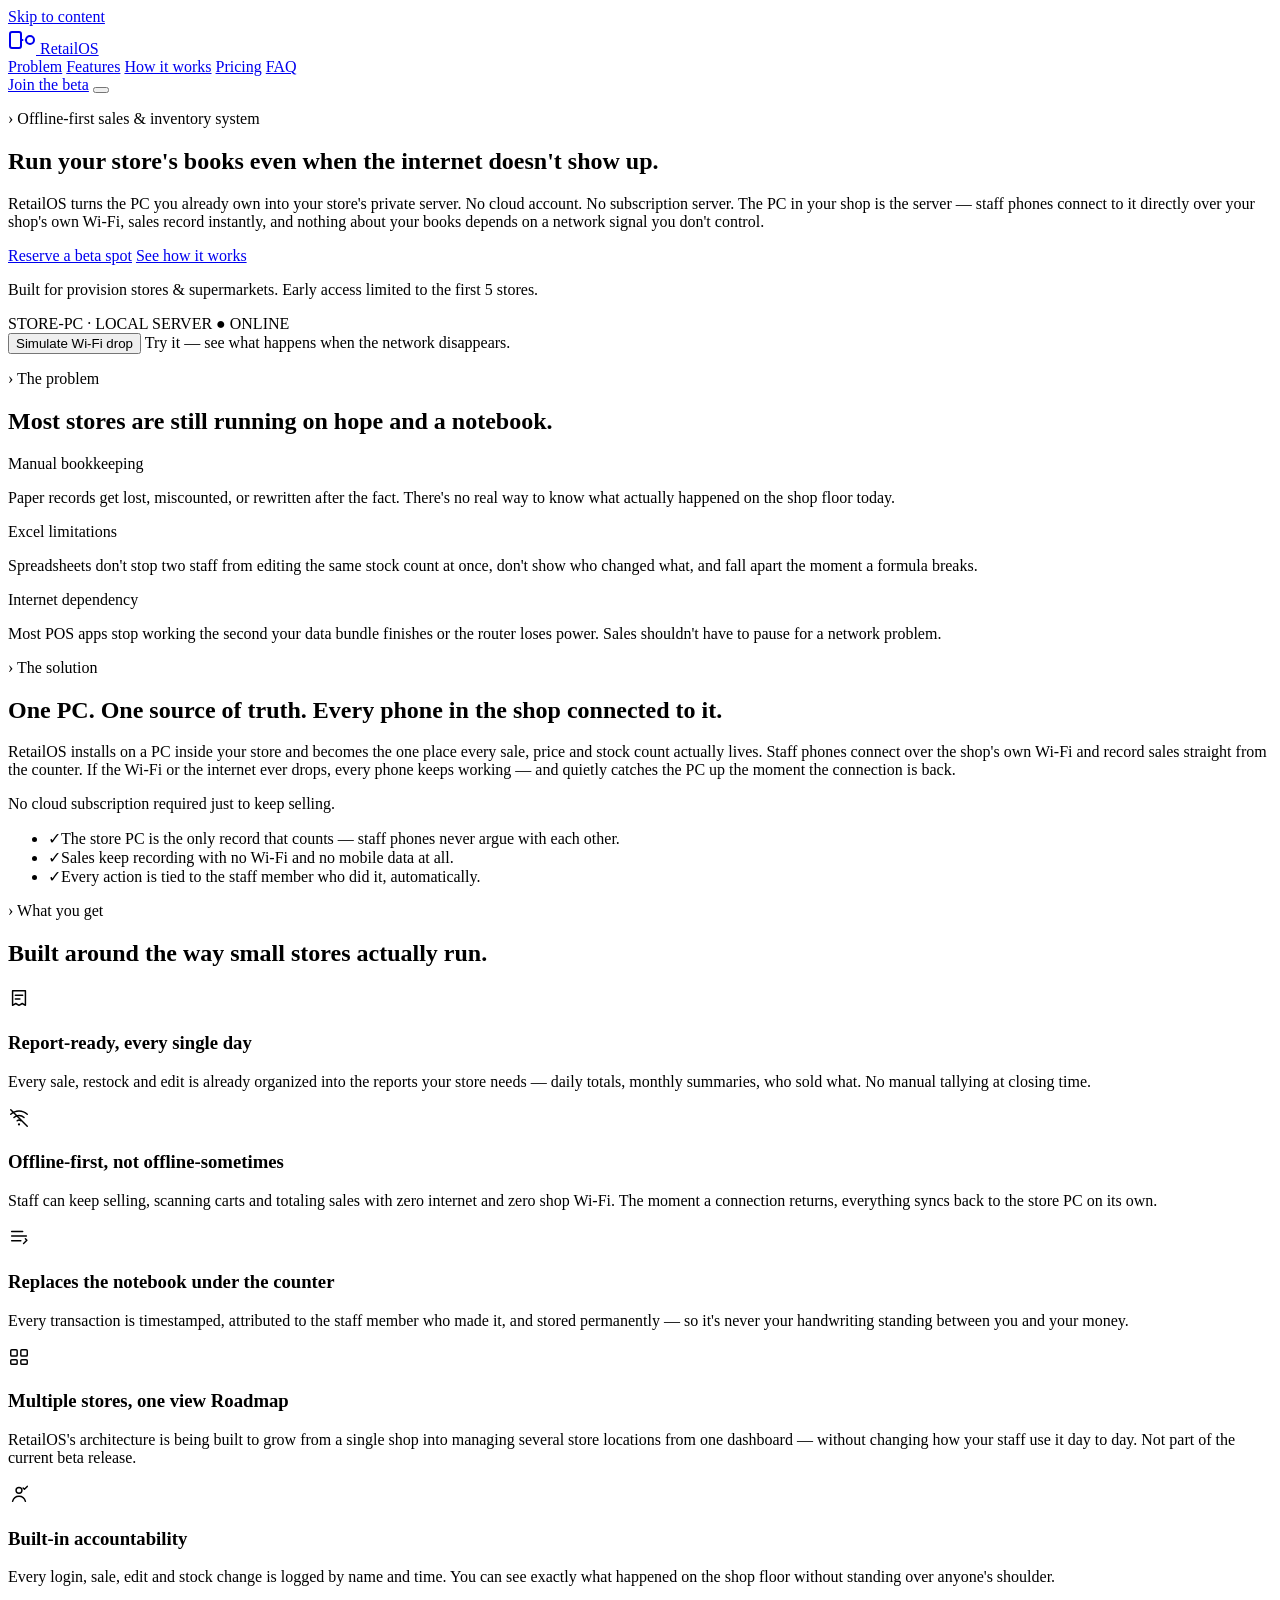
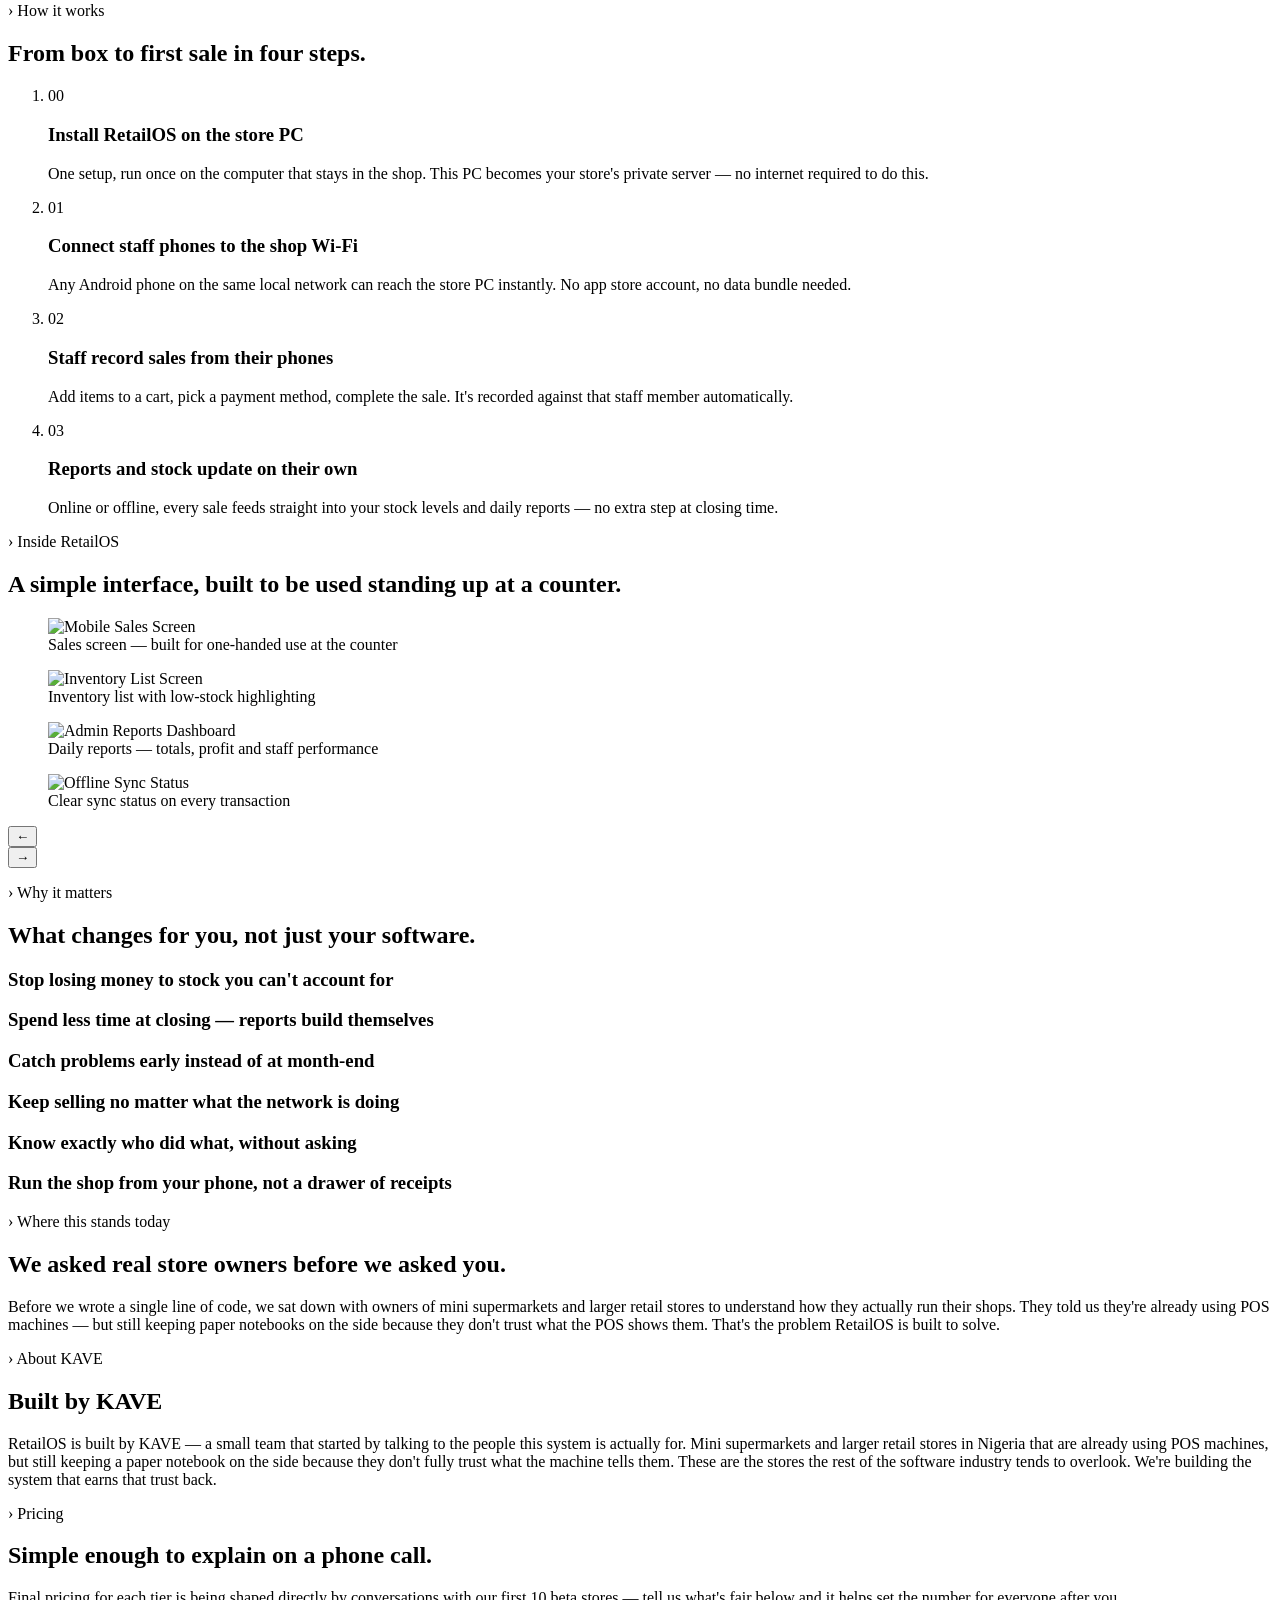
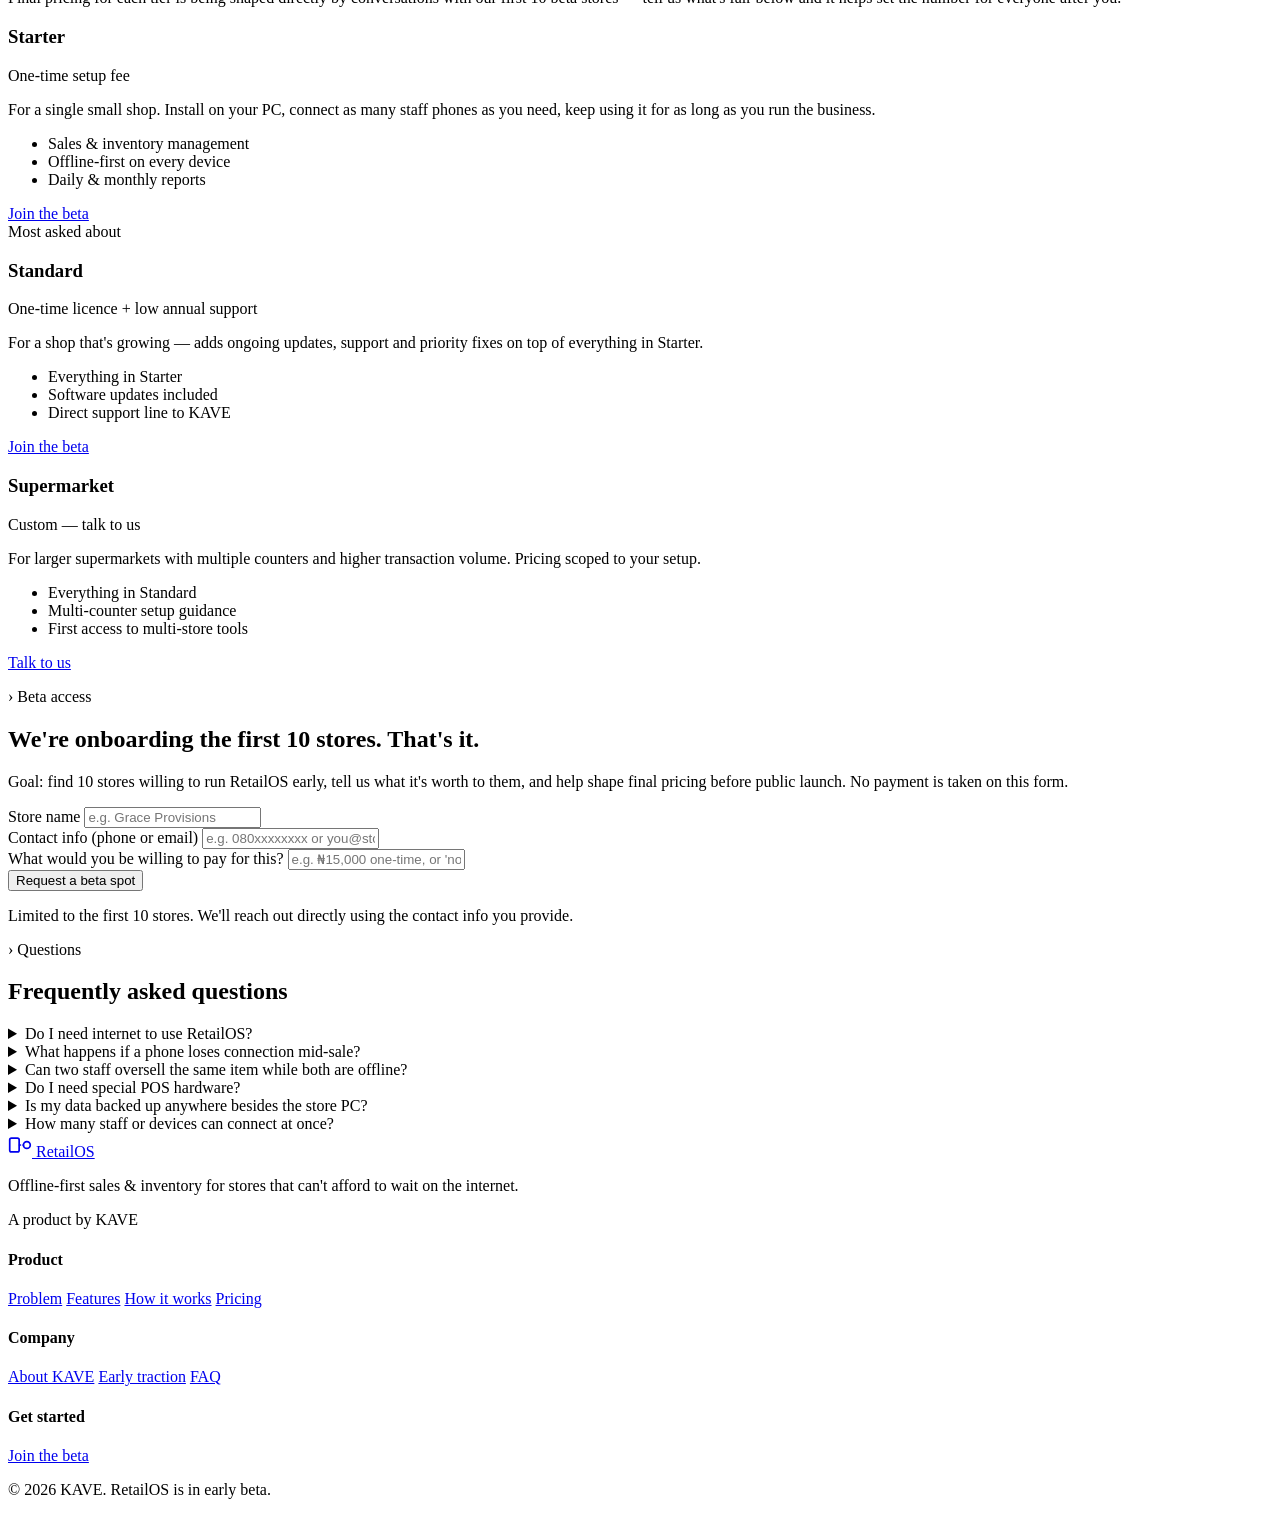
==== retailos.html @ d34a3a26 "navigation dashboard added" ====
<!DOCTYPE html>
<html lang="en">

<head>
  <meta charset="UTF-8">
  <meta name="viewport" content="width=device-width, initial-scale=1.0">
  <title>RetailOS — Run Your Store Without Needing the Internet</title>
  <meta name="description"
    content="RetailOS turns the PC you already own into your store's private server. Staff phones connect over your shop Wi-Fi, sales record instantly, and nothing depends on a network signal you can't control.">
  <link rel="preconnect" href="https://fonts.googleapis.com">
  <link rel="preconnect" href="https://fonts.gstatic.com" crossorigin>
  <link
    href="https://fonts.googleapis.com/css2?family=Space+Grotesk:wght@400;500;600;700&family=Inter:wght@400;500;600;700&family=IBM+Plex+Mono:wght@400;500;600&display=swap"
    rel="stylesheet">
  <link rel="stylesheet" href="style.css">
</head>

<body>

  <a class="skip-link" href="#main">Skip to content</a>

  <!-- ================= HEADER ================= -->
  <header class="site-header" id="siteHeader">
    <div class="container header-inner">
      <a href="#hero" class="logo" aria-label="RetailOS home">
        <svg class="logo-mark" width="28" height="28" viewBox="0 0 28 28" fill="none" aria-hidden="true">
          <rect x="2" y="6" width="11" height="16" rx="2" stroke="currentColor" stroke-width="2" />
          <circle cx="22" cy="14" r="4" stroke="currentColor" stroke-width="2" />
          <path d="M13.5 14H18" stroke="currentColor" stroke-width="2" stroke-linecap="round"
            stroke-dasharray="1 3.2" />
        </svg>
        <span>RetailOS</span>
      </a>

      <nav class="main-nav" id="mainNav" aria-label="Primary">
        <a href="#problem">Problem</a>
        <a href="#features">Features</a>
        <a href="#how-it-works">How it works</a>
        <a href="#pricing">Pricing</a>
        <a href="#faq">FAQ</a>
      </nav>

      <div class="header-actions">
        <a href="#cta" class="btn btn-primary btn-small">Join the beta</a>
        <button class="nav-toggle" id="navToggle" aria-expanded="false" aria-controls="mainNav"
          aria-label="Toggle menu">
          <span></span><span></span><span></span>
        </button>
      </div>
    </div>
  </header>

  <main id="main">

    <!-- ================= HERO ================= -->
    <section class="hero" id="hero">
      <div class="container hero-grid">
        <div class="hero-copy">
          <p class="eyebrow">› Offline-first sales &amp; inventory system</p>
          <h1>Run your store's books even when the internet doesn't show up.</h1>
          <p class="hero-sub">RetailOS turns the PC you already own into your store's private server. No cloud account.
            No subscription server. The PC in your shop is the server — staff phones connect to it directly over your
            shop's own Wi-Fi, sales record instantly, and nothing about your books depends on a network signal you don't
            control.</p>
          <div class="hero-actions">
            <a href="#cta" class="btn btn-primary">Reserve a beta spot</a>
            <a href="#how-it-works" class="btn btn-ghost">See how it works</a>
          </div>
          <p class="hero-trust">Built for provision stores &amp; supermarkets. Early access limited to the first 5
            stores.</p>
        </div>

        <div class="hero-visual">
          <div class="console" role="group" aria-label="Live demo of RetailOS's offline sync console">
            <div class="console-bar">
              <span class="console-dots" aria-hidden="true"><i></i><i></i><i></i></span>
              <span class="console-title">STORE-PC · LOCAL SERVER</span>
              <span class="status-pill is-online" id="statusPill">● ONLINE</span>
            </div>
            <div class="console-body" id="consoleLog" aria-live="polite"></div>
            <div class="console-foot">
              <button class="btn btn-mini" id="wifiToggle" type="button">Simulate Wi-Fi drop</button>
              <span class="console-caption">Try it — see what happens when the network disappears.</span>
            </div>
          </div>
        </div>
      </div>
    </section>

    <!-- ================= PROBLEM ================= -->
    <section class="section" id="problem">
      <div class="container">
        <p class="eyebrow">› The problem</p>
        <h2>Most stores are still running on hope and a notebook.</h2>
        <div class="card-grid card-grid-3">
          <article class="card">
            <span class="card-tag">Manual bookkeeping</span>
            <p>Paper records get lost, miscounted, or rewritten after the fact. There's no real way to know what
              actually happened on the shop floor today.</p>
          </article>
          <article class="card">
            <span class="card-tag">Excel limitations</span>
            <p>Spreadsheets don't stop two staff from editing the same stock count at once, don't show who changed what,
              and fall apart the moment a formula breaks.</p>
          </article>
          <article class="card">
            <span class="card-tag">Internet dependency</span>
            <p>Most POS apps stop working the second your data bundle finishes or the router loses power. Sales
              shouldn't have to pause for a network problem.</p>
          </article>
        </div>
      </div>
    </section>

    <!-- ================= SOLUTION ================= -->
    <section class="section section-soft" id="solution">
      <div class="container solution-grid">
        <div>
          <p class="eyebrow">› The solution</p>
          <h2>One PC. One source of truth. Every phone in the shop connected to it.</h2>
          <p class="lead">RetailOS installs on a PC inside your store and becomes the one place every sale, price and
            stock count actually lives. Staff phones connect over the shop's own Wi-Fi and record sales straight from
            the counter. If the Wi-Fi or the internet ever drops, every phone keeps working — and quietly catches the PC
            up the moment the connection is back.</p>
          <p class="lead">No cloud subscription required just to keep selling.</p>
        </div>
        <ul class="solution-points">
          <li><span class="point-mark" aria-hidden="true">✓</span>The store PC is the only record that counts — staff
            phones never argue with each other.</li>
          <li><span class="point-mark" aria-hidden="true">✓</span>Sales keep recording with no Wi-Fi and no mobile data
            at all.</li>
          <li><span class="point-mark" aria-hidden="true">✓</span>Every action is tied to the staff member who did it,
            automatically.</li>
        </ul>
      </div>
    </section>

    <!-- ================= FEATURES ================= -->
    <section class="section" id="features">
      <div class="container">
        <p class="eyebrow">› What you get</p>
        <h2>Built around the way small stores actually run.</h2>

        <div class="feature-list">
          <article class="feature-row">
            <div class="feature-icon" aria-hidden="true">
              <svg width="22" height="22" viewBox="0 0 24 24" fill="none">
                <path d="M5 4h14v16l-3.5-2-3.5 2-3.5-2L5 20V4Z" stroke="currentColor" stroke-width="1.6"
                  stroke-linejoin="round" />
                <path d="M8 9h8M8 13h5" stroke="currentColor" stroke-width="1.6" stroke-linecap="round" />
              </svg>
            </div>
            <div class="feature-copy">
              <h3>Report-ready, every single day</h3>
              <p>Every sale, restock and edit is already organized into the reports your store needs — daily totals,
                monthly summaries, who sold what. No manual tallying at closing time.</p>
            </div>
          </article>

          <article class="feature-row">
            <div class="feature-icon" aria-hidden="true">
              <svg width="22" height="22" viewBox="0 0 24 24" fill="none">
                <path d="M3 8a13 13 0 0 1 18 0M6.5 11.5a8 8 0 0 1 11 0M10 15a3.2 3.2 0 0 1 4 0" stroke="currentColor"
                  stroke-width="1.6" stroke-linecap="round" />
                <circle cx="12" cy="19" r="1.2" fill="currentColor" />
                <path d="M3 3l18 18" stroke="currentColor" stroke-width="1.6" stroke-linecap="round" />
              </svg>
            </div>
            <div class="feature-copy">
              <h3>Offline-first, not offline-sometimes</h3>
              <p>Staff can keep selling, scanning carts and totaling sales with zero internet and zero shop Wi-Fi. The
                moment a connection returns, everything syncs back to the store PC on its own.</p>
            </div>
          </article>

          <article class="feature-row">
            <div class="feature-icon" aria-hidden="true">
              <svg width="22" height="22" viewBox="0 0 24 24" fill="none">
                <path d="M4 6h12M4 11h16M4 16h10" stroke="currentColor" stroke-width="1.6" stroke-linecap="round" />
                <path d="M19 14l1.6 1.6L17 19" stroke="currentColor" stroke-width="1.6" stroke-linecap="round"
                  stroke-linejoin="round" />
              </svg>
            </div>
            <div class="feature-copy">
              <h3>Replaces the notebook under the counter</h3>
              <p>Every transaction is timestamped, attributed to the staff member who made it, and stored permanently —
                so it's never your handwriting standing between you and your money.</p>
            </div>
          </article>

          <article class="feature-row">
            <div class="feature-icon" aria-hidden="true">
              <svg width="22" height="22" viewBox="0 0 24 24" fill="none">
                <rect x="3" y="4" width="7" height="7" rx="1.2" stroke="currentColor" stroke-width="1.6" />
                <rect x="14" y="4" width="7" height="7" rx="1.2" stroke="currentColor" stroke-width="1.6" />
                <rect x="3" y="15" width="7" height="5" rx="1.2" stroke="currentColor" stroke-width="1.6" />
                <rect x="14" y="15" width="7" height="5" rx="1.2" stroke="currentColor" stroke-width="1.6" />
              </svg>
            </div>
            <div class="feature-copy">
              <h3>Multiple stores, one view <span class="badge badge-roadmap">Roadmap</span></h3>
              <p>RetailOS's architecture is being built to grow from a single shop into managing several store locations
                from one dashboard — without changing how your staff use it day to day. Not part of the current beta
                release.</p>
            </div>
          </article>

          <article class="feature-row">
            <div class="feature-icon" aria-hidden="true">
              <svg width="22" height="22" viewBox="0 0 24 24" fill="none">
                <circle cx="12" cy="8" r="3.2" stroke="currentColor" stroke-width="1.6" />
                <path d="M5 20c1-3.6 4-5.5 7-5.5s6 1.9 7 5.5" stroke="currentColor" stroke-width="1.6"
                  stroke-linecap="round" />
                <path d="M16.5 5.5l1.4 1.4L21 3.7" stroke="currentColor" stroke-width="1.6" stroke-linecap="round"
                  stroke-linejoin="round" />
              </svg>
            </div>
            <div class="feature-copy">
              <h3>Built-in accountability</h3>
              <p>Every login, sale, edit and stock change is logged by name and time. You can see exactly what happened
                on the shop floor without standing over anyone's shoulder.</p>
            </div>
          </article>
        </div>
      </div>
    </section>

    <!-- ================= HOW IT WORKS ================= -->
    <section class="section section-soft" id="how-it-works">
      <div class="container">
        <p class="eyebrow">› How it works</p>
        <h2>From box to first sale in four steps.</h2>
        <ol class="steps">
          <li class="step">
            <span class="step-index">00</span>
            <h3>Install RetailOS on the store PC</h3>
            <p>One setup, run once on the computer that stays in the shop. This PC becomes your store's private server —
              no internet required to do this.</p>
          </li>
          <li class="step">
            <span class="step-index">01</span>
            <h3>Connect staff phones to the shop Wi-Fi</h3>
            <p>Any Android phone on the same local network can reach the store PC instantly. No app store account, no
              data bundle needed.</p>
          </li>
          <li class="step">
            <span class="step-index">02</span>
            <h3>Staff record sales from their phones</h3>
            <p>Add items to a cart, pick a payment method, complete the sale. It's recorded against that staff member
              automatically.</p>
          </li>
          <li class="step">
            <span class="step-index">03</span>
            <h3>Reports and stock update on their own</h3>
            <p>Online or offline, every sale feeds straight into your stock levels and daily reports — no extra step at
              closing time.</p>
          </li>
        </ol>
      </div>
    </section>

    <!-- ================= SCREENSHOTS ================= -->
    <section class="section" id="screenshots">
      <div class="container">
        <p class="eyebrow">› Inside RetailOS</p>
        <h2>A simple interface, built to be used standing up at a counter.</h2>

        <div class="shot-gallery">
          <div class="shot-track">

            <figure class="shot">
              <div class="shot-placeholder">
                <img src="img/mobile-sales-screen.png" alt="Mobile Sales Screen">
              </div>
              <figcaption>Sales screen — built for one-handed use at the counter</figcaption>
            </figure>

            <figure class="shot">
              <div class="shot-placeholder">
                <img src="img/inventory-list.png" alt="Inventory List Screen">
              </div>
              <figcaption>Inventory list with low-stock highlighting</figcaption>
            </figure>

            <figure class="shot">
              <div class="shot-placeholder">
                <img src="img/admin-report-dashboard.png" alt="Admin Reports Dashboard">
              </div>
              <figcaption>Daily reports — totals, profit and staff performance</figcaption>
            </figure>

            <figure class="shot">
              <div class="shot-placeholder">
                <img src="img/offilne-sync-component.png" alt="Offline Sync Status">
              </div>
              <figcaption>Clear sync status on every transaction</figcaption>
            </figure>

          </div>

          <div class="shot-controls">
            <button class="shot-btn" id="shotPrev" aria-label="Previous screenshot">&#8592;</button>
            <div class="shot-dots" id="shotDots"></div>
            <button class="shot-btn" id="shotNext" aria-label="Next screenshot">&#8594;</button>
          </div>
        </div>

      </div>
    </section>

    <!-- ================= BENEFITS ================= -->
    <section class="section section-soft" id="benefits">
      <div class="container">
        <p class="eyebrow">› Why it matters</p>
        <h2>What changes for you, not just your software.</h2>
        <div class="card-grid card-grid-3 benefits-grid">
          <article class="card card-flat">
            <h3>Stop losing money to stock you can't account for</h3>
          </article>
          <article class="card card-flat">
            <h3>Spend less time at closing — reports build themselves</h3>
          </article>
          <article class="card card-flat">
            <h3>Catch problems early instead of at month-end</h3>
          </article>
          <article class="card card-flat">
            <h3>Keep selling no matter what the network is doing</h3>
          </article>
          <article class="card card-flat">
            <h3>Know exactly who did what, without asking</h3>
          </article>
          <article class="card card-flat">
            <h3>Run the shop from your phone, not a drawer of receipts</h3>
          </article>
        </div>
      </div>
    </section>

    <!-- ================= MARKET VALIDATION ================= -->
    <section class="section" id="validation">
      <div class="container validation-inner">
        <p class="eyebrow">› Where this stands today</p>
        <h2>We asked real store owners before we asked you.</h2>
        <p class="lead">Before we wrote a single line of code, we sat down with owners of mini supermarkets and larger
          retail stores to understand how they actually run their shops. They told us they're already using POS machines
          — but still keeping paper notebooks on the side because they don't trust what the POS shows them. That's the
          problem RetailOS is built to solve.</p>
      </div>
    </section>

    <!-- ================= ABOUT ================= -->
    <section class="section section-soft" id="about">
      <div class="container about-inner">
        <p class="eyebrow">› About KAVE</p>
        <h2>Built by KAVE</h2>
        <p class="lead">RetailOS is built by KAVE — a small team that started by talking to the people this system is
          actually for. Mini supermarkets and larger retail stores in Nigeria that are already using POS machines, but
          still keeping a paper notebook on the side because they don't fully trust what the machine tells them. These
          are the stores the rest of the software industry tends to overlook. We're building the system that earns that
          trust back.</p>
      </div>
    </section>

    <!-- ================= PRICING ================= -->
    <section class="section" id="pricing">
      <div class="container">
        <p class="eyebrow">› Pricing</p>
        <h2>Simple enough to explain on a phone call.</h2>
        <p class="lead lead-narrow">Final pricing for each tier is being shaped directly by conversations with our first
          10 beta stores — tell us what's fair below and it helps set the number for everyone after you.</p>

        <div class="card-grid card-grid-3 pricing-grid">
          <article class="price-card">
            <h3>Starter</h3>
            <p class="price-tag">One-time setup fee</p>
            <p class="price-desc">For a single small shop. Install on your PC, connect as many staff phones as you need,
              keep using it for as long as you run the business.</p>
            <ul class="price-list">
              <li>Sales &amp; inventory management</li>
              <li>Offline-first on every device</li>
              <li>Daily &amp; monthly reports</li>
            </ul>
            <a href="#cta" class="btn btn-outline btn-block">Join the beta</a>
          </article>

          <article class="price-card price-card-highlight">
            <span class="badge badge-accent">Most asked about</span>
            <h3>Standard</h3>
            <p class="price-tag">One-time licence + low annual support</p>
            <p class="price-desc">For a shop that's growing — adds ongoing updates, support and priority fixes on top of
              everything in Starter.</p>
            <ul class="price-list">
              <li>Everything in Starter</li>
              <li>Software updates included</li>
              <li>Direct support line to KAVE</li>
            </ul>
            <a href="#cta" class="btn btn-primary btn-block">Join the beta</a>
          </article>

          <article class="price-card">
            <h3>Supermarket</h3>
            <p class="price-tag">Custom — talk to us</p>
            <p class="price-desc">For larger supermarkets with multiple counters and higher transaction volume. Pricing
              scoped to your setup.</p>
            <ul class="price-list">
              <li>Everything in Standard</li>
              <li>Multi-counter setup guidance</li>
              <li>First access to multi-store tools</li>
            </ul>
            <a href="#cta" class="btn btn-outline btn-block">Talk to us</a>
          </article>
        </div>
      </div>
    </section>

    <!-- ================= CTA ================= -->
    <section class="section cta-section" id="cta">
      <div class="container cta-inner">
        <p class="eyebrow">› Beta access</p>
        <h2>We're onboarding the first 10 stores. That's it.</h2>
        <p class="lead">Goal: find 10 stores willing to run RetailOS early, tell us what it's worth to them, and help
          shape final pricing before public launch. No payment is taken on this form.</p>

        <form class="beta-form" id="betaForm" novalidate>
          <div class="form-row">
            <label for="storeName">Store name</label>
            <input type="text" id="storeName" name="storeName" placeholder="e.g. Grace Provisions" required>
          </div>
          <div class="form-row">
            <label for="contactInfo">Contact info (phone or email)</label>
            <input type="text" id="contactInfo" name="contactInfo" placeholder="e.g. 080xxxxxxxx or you@store.com"
              required>
          </div>
          <div class="form-row">
            <label for="willingPay">What would you be willing to pay for this?</label>
            <input type="text" id="willingPay" name="willingPay" placeholder="e.g. ₦15,000 one-time, or 'not sure yet'"
              required>
          </div>
          <button type="submit" class="btn btn-primary btn-block">Request a beta spot</button>
          <p class="form-note">Limited to the first 10 stores. We'll reach out directly using the contact info you
            provide.</p>
        </form>

        <div class="form-success" id="formSuccess" hidden>
          <h3>Got it — thank you.</h3>
          <p>Your store is on the early access list. Someone from KAVE will reach out using the contact info you shared.
          </p>
        </div>
      </div>
    </section>

    <!-- ================= FAQ ================= -->
    <section class="section" id="faq">
      <div class="container">
        <p class="eyebrow">› Questions</p>
        <h2>Frequently asked questions</h2>
        <div class="faq-list">
          <details class="faq-item">
            <summary>Do I need internet to use RetailOS?</summary>
            <p>No. The core system runs entirely on the PC inside your store. Internet is only relevant for possible
              future cloud features — it is not required to record sales, manage stock, or generate reports today.</p>
          </details>
          <details class="faq-item">
            <summary>What happens if a phone loses connection mid-sale?</summary>
            <p>The sale is saved on the phone and marked as pending. RetailOS retries the sync automatically once the
              connection comes back, and uses a unique ID per transaction so the same sale is never recorded twice.</p>
          </details>
          <details class="faq-item">
            <summary>Can two staff oversell the same item while both are offline?</summary>
            <p>Both sales are accepted locally so neither staff member is blocked mid-sale. When both reconnect, the
              store PC checks real stock levels and flags any conflicting sale for a manager to review and resolve —
              it's never silently ignored.</p>
          </details>
          <details class="faq-item">
            <summary>Do I need special POS hardware?</summary>
            <p>No. RetailOS runs on a regular PC and ordinary Android phones connected to the same Wi-Fi network. No
              proprietary terminals required.</p>
          </details>
          <details class="faq-item">
            <summary>Is my data backed up anywhere besides the store PC?</summary>
            <p>In the current beta, your data lives on your store PC — that's the whole point of not depending on anyone
              else's server. Cloud backup and remote access are on our future roadmap, not part of this release.</p>
          </details>
          <details class="faq-item">
            <summary>How many staff or devices can connect at once?</summary>
            <p>As many as your shop Wi-Fi can support. There's no artificial device limit built into the core system.
            </p>
          </details>
        </div>
      </div>
    </section>

  </main>

  <!-- ================= FOOTER ================= -->
  <footer class="site-footer">
    <div class="container footer-inner">
      <div class="footer-brand">
        <a href="#hero" class="logo">
          <svg class="logo-mark" width="24" height="24" viewBox="0 0 28 28" fill="none" aria-hidden="true">
            <rect x="2" y="6" width="11" height="16" rx="2" stroke="currentColor" stroke-width="2" />
            <circle cx="22" cy="14" r="4" stroke="currentColor" stroke-width="2" />
            <path d="M13.5 14H18" stroke="currentColor" stroke-width="2" stroke-linecap="round"
              stroke-dasharray="1 3.2" />
          </svg>
          <span>RetailOS</span>
        </a>
        <p>Offline-first sales &amp; inventory for stores that can't afford to wait on the internet.</p>
        <p class="footer-company">A product by KAVE</p>
      </div>

      <nav class="footer-nav" aria-label="Footer">
        <div>
          <h4>Product</h4>
          <a href="#problem">Problem</a>
          <a href="#features">Features</a>
          <a href="#how-it-works">How it works</a>
          <a href="#pricing">Pricing</a>
        </div>
        <div>
          <h4>Company</h4>
          <a href="#about">About KAVE</a>
          <a href="#validation">Early traction</a>
          <a href="#faq">FAQ</a>
        </div>
        <div>
          <h4>Get started</h4>
          <a href="#cta">Join the beta</a>
        </div>
      </nav>
    </div>
    <div class="container footer-bottom">
      <p>© 2026 KAVE. RetailOS is in early beta.</p>
    </div>
  </footer>

  <script src="https://cdn.jsdelivr.net/npm/@emailjs/browser@4/dist/email.min.js"></script>
  <script src="script.js"></script>
</body>

</html>
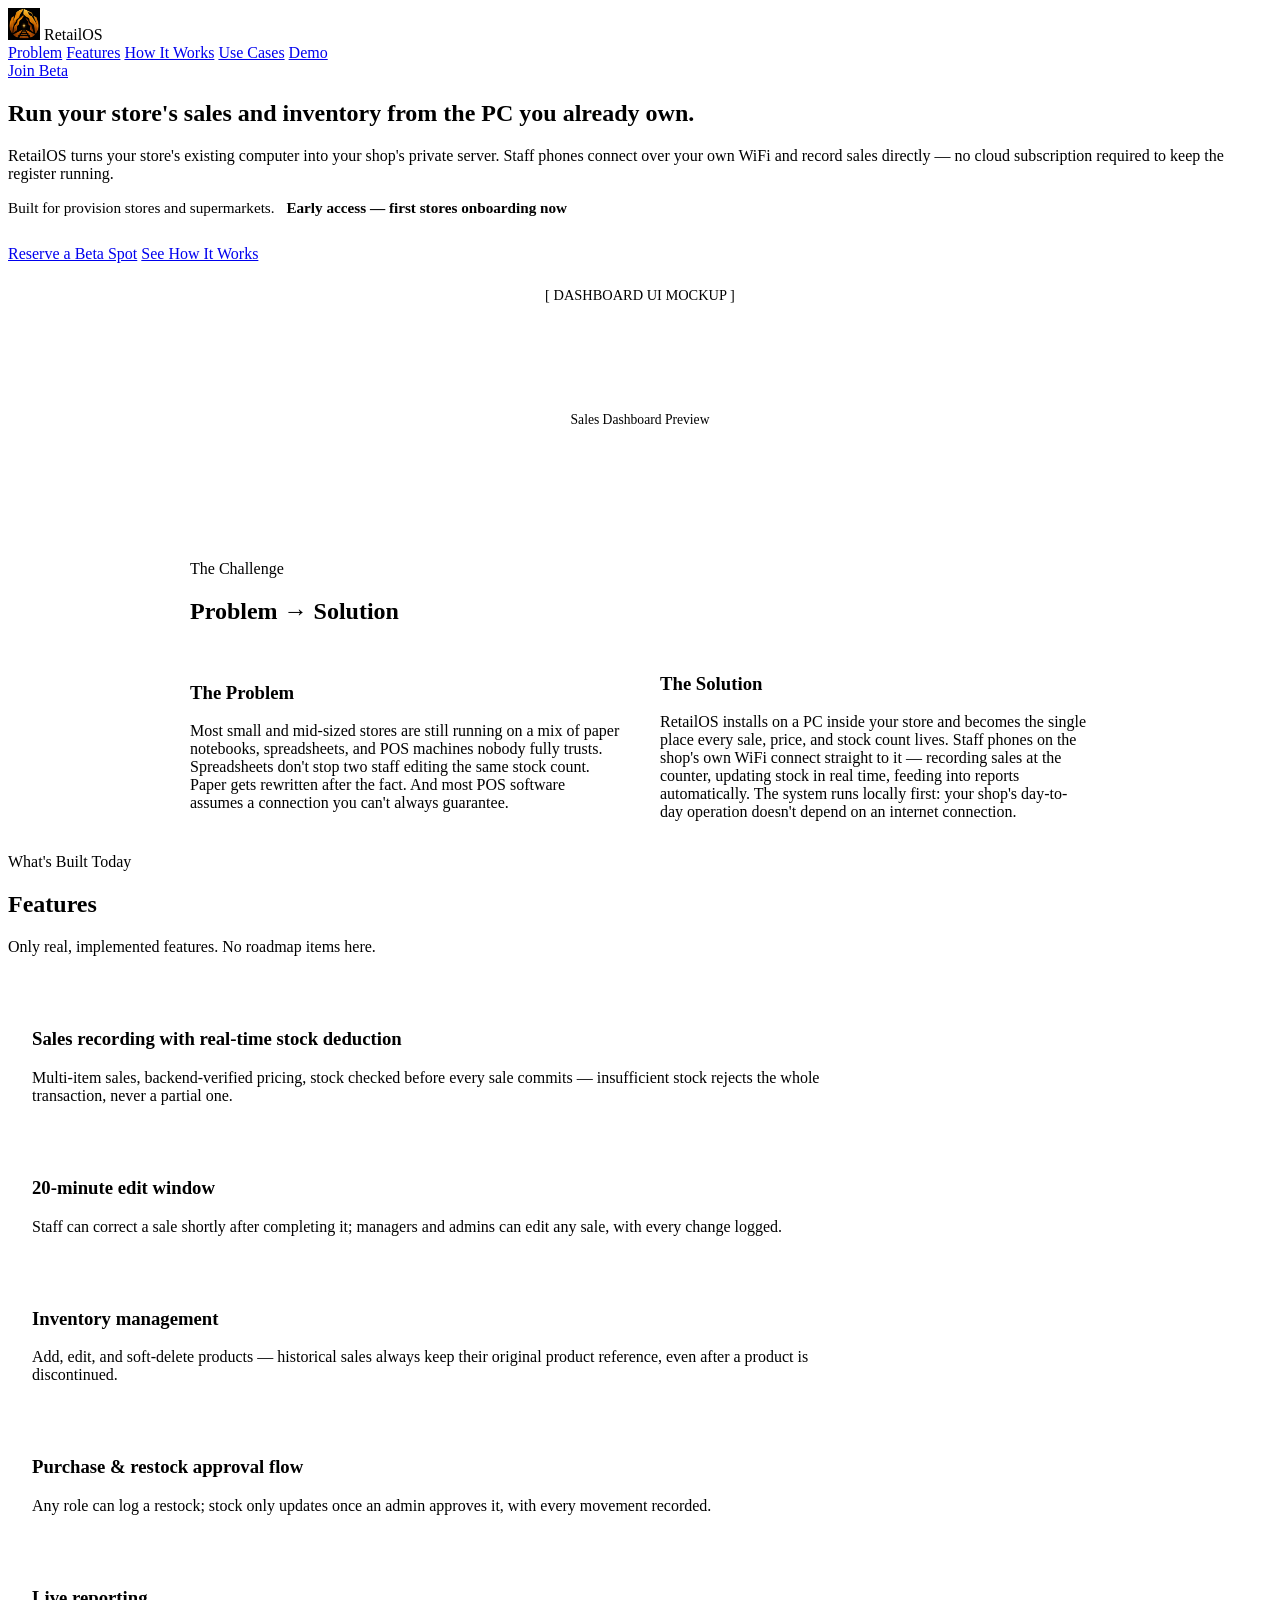
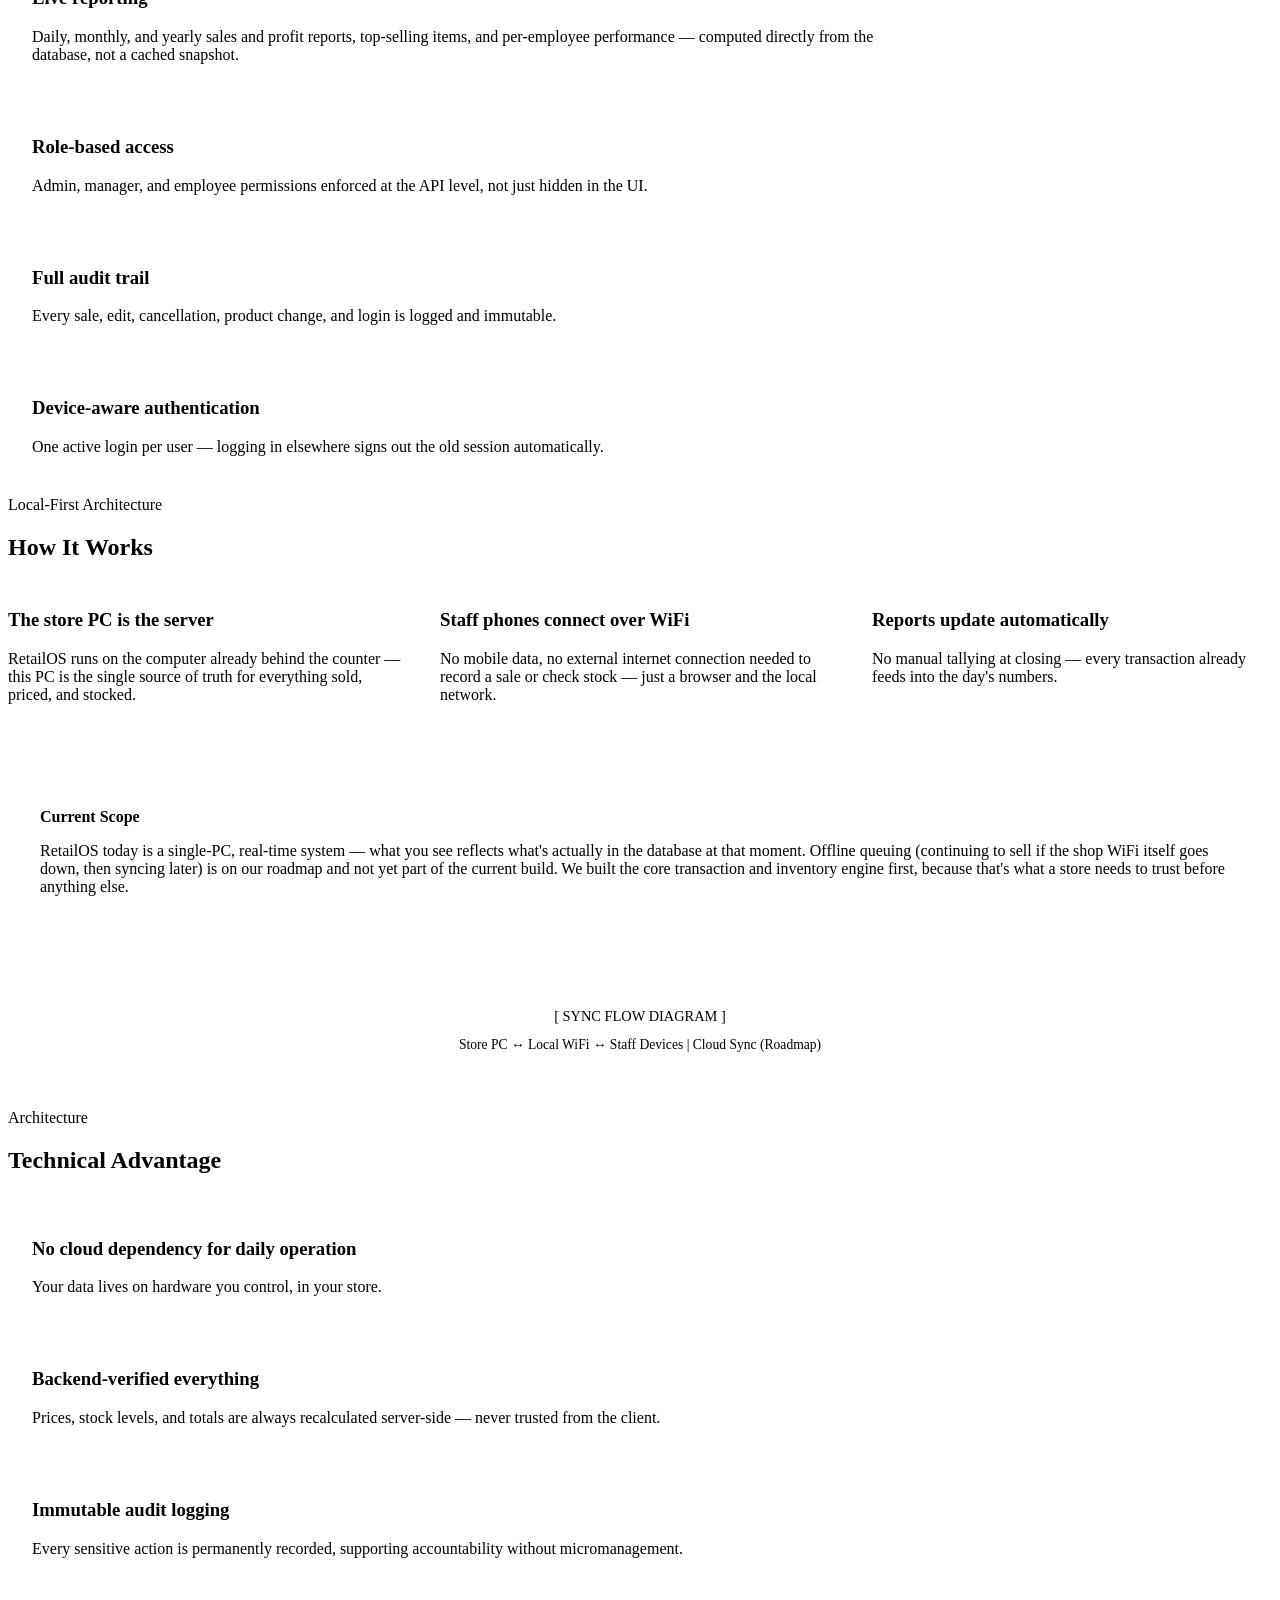
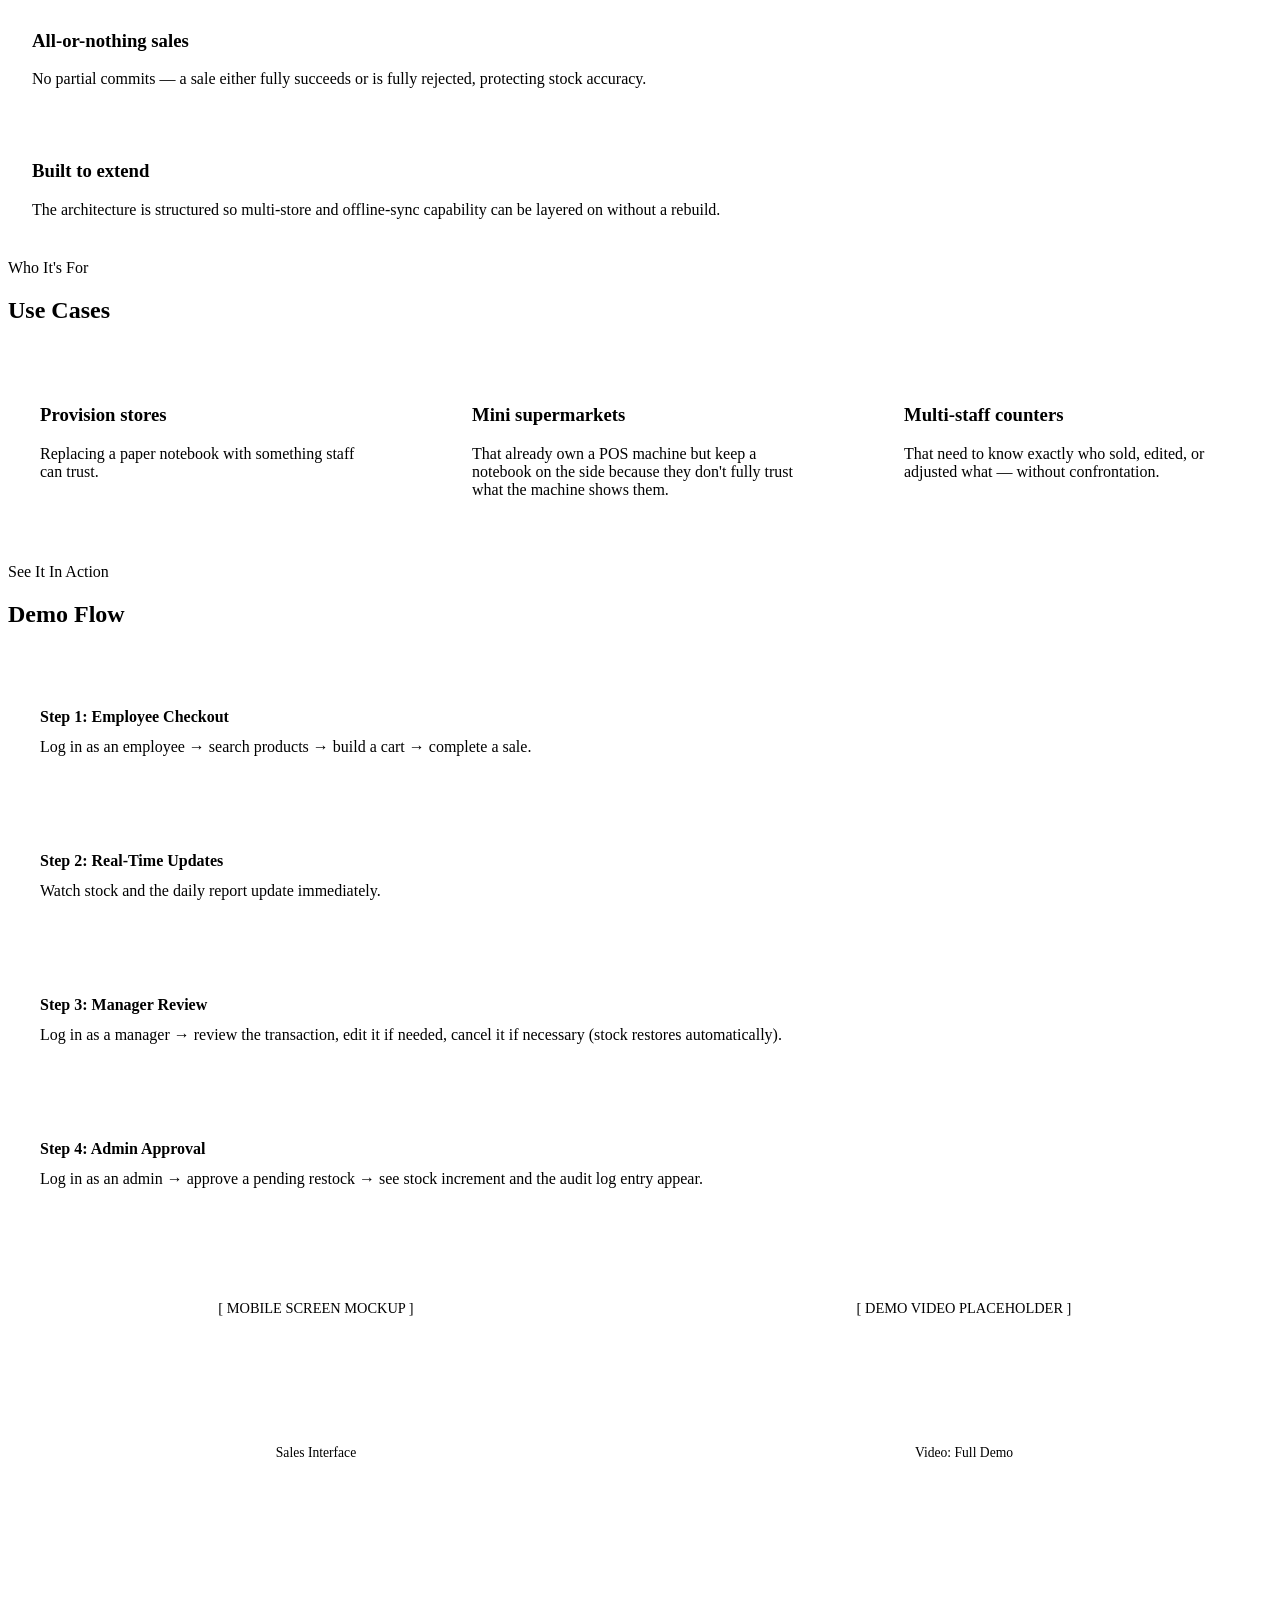
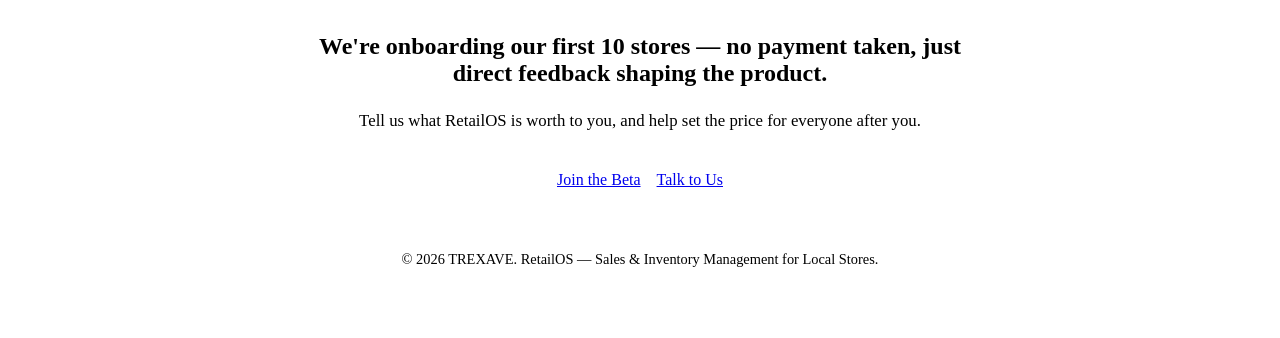
==== commit 8bb5c48e: "Landing pages updated" ====
--- a/retailos.html
+++ b/retailos.html
@@ -4,9 +4,7 @@
 <head>
   <meta charset="UTF-8">
   <meta name="viewport" content="width=device-width, initial-scale=1.0">
-  <title>RetailOS — Run Your Store Without Needing the Internet</title>
-  <meta name="description"
-    content="RetailOS turns the PC you already own into your store's private server. Staff phones connect over your shop Wi-Fi, sales record instantly, and nothing depends on a network signal you can't control.">
+  <title>RetailOS — Sales & Inventory Management for Local Stores</title>
   <link rel="preconnect" href="https://fonts.googleapis.com">
   <link rel="preconnect" href="https://fonts.gstatic.com" crossorigin>
   <link
@@ -17,525 +15,289 @@
 
 <body>
 
-  <a class="skip-link" href="#main">Skip to content</a>
-
-  <!-- ================= HEADER ================= -->
-  <header class="site-header" id="siteHeader">
-    <div class="container header-inner">
-      <a href="#hero" class="logo" aria-label="RetailOS home">
-        <svg class="logo-mark" width="28" height="28" viewBox="0 0 28 28" fill="none" aria-hidden="true">
-          <rect x="2" y="6" width="11" height="16" rx="2" stroke="currentColor" stroke-width="2" />
-          <circle cx="22" cy="14" r="4" stroke="currentColor" stroke-width="2" />
-          <path d="M13.5 14H18" stroke="currentColor" stroke-width="2" stroke-linecap="round"
-            stroke-dasharray="1 3.2" />
-        </svg>
-        <span>RetailOS</span>
-      </a>
-
-      <nav class="main-nav" id="mainNav" aria-label="Primary">
-        <a href="#problem">Problem</a>
-        <a href="#features">Features</a>
-        <a href="#how-it-works">How it works</a>
-        <a href="#pricing">Pricing</a>
-        <a href="#faq">FAQ</a>
-      </nav>
-
-      <div class="header-actions">
-        <a href="#cta" class="btn btn-primary btn-small">Join the beta</a>
-        <button class="nav-toggle" id="navToggle" aria-expanded="false" aria-controls="mainNav"
-          aria-label="Toggle menu">
-          <span></span><span></span><span></span>
-        </button>
-      </div>
-    </div>
-  </header>
-
-  <main id="main">
-
-    <!-- ================= HERO ================= -->
-    <section class="hero" id="hero">
-      <div class="container hero-grid">
-        <div class="hero-copy">
-          <p class="eyebrow">› Offline-first sales &amp; inventory system</p>
-          <h1>Run your store's books even when the internet doesn't show up.</h1>
-          <p class="hero-sub">RetailOS turns the PC you already own into your store's private server. No cloud account.
-            No subscription server. The PC in your shop is the server — staff phones connect to it directly over your
-            shop's own Wi-Fi, sales record instantly, and nothing about your books depends on a network signal you don't
-            control.</p>
-          <div class="hero-actions">
-            <a href="#cta" class="btn btn-primary">Reserve a beta spot</a>
-            <a href="#how-it-works" class="btn btn-ghost">See how it works</a>
-          </div>
-          <p class="hero-trust">Built for provision stores &amp; supermarkets. Early access limited to the first 5
-            stores.</p>
-        </div>
-
-        <div class="hero-visual">
-          <div class="console" role="group" aria-label="Live demo of RetailOS's offline sync console">
-            <div class="console-bar">
-              <span class="console-dots" aria-hidden="true"><i></i><i></i><i></i></span>
-              <span class="console-title">STORE-PC · LOCAL SERVER</span>
-              <span class="status-pill is-online" id="statusPill">● ONLINE</span>
-            </div>
-            <div class="console-body" id="consoleLog" aria-live="polite"></div>
-            <div class="console-foot">
-              <button class="btn btn-mini" id="wifiToggle" type="button">Simulate Wi-Fi drop</button>
-              <span class="console-caption">Try it — see what happens when the network disappears.</span>
-            </div>
-          </div>
-        </div>
-      </div>
-    </section>
-
-    <!-- ================= PROBLEM ================= -->
-    <section class="section" id="problem">
-      <div class="container">
-        <p class="eyebrow">› The problem</p>
-        <h2>Most stores are still running on hope and a notebook.</h2>
-        <div class="card-grid card-grid-3">
-          <article class="card">
-            <span class="card-tag">Manual bookkeeping</span>
-            <p>Paper records get lost, miscounted, or rewritten after the fact. There's no real way to know what
-              actually happened on the shop floor today.</p>
-          </article>
-          <article class="card">
-            <span class="card-tag">Excel limitations</span>
-            <p>Spreadsheets don't stop two staff from editing the same stock count at once, don't show who changed what,
-              and fall apart the moment a formula breaks.</p>
-          </article>
-          <article class="card">
-            <span class="card-tag">Internet dependency</span>
-            <p>Most POS apps stop working the second your data bundle finishes or the router loses power. Sales
-              shouldn't have to pause for a network problem.</p>
-          </article>
-        </div>
-      </div>
-    </section>
-
-    <!-- ================= SOLUTION ================= -->
-    <section class="section section-soft" id="solution">
-      <div class="container solution-grid">
-        <div>
-          <p class="eyebrow">› The solution</p>
-          <h2>One PC. One source of truth. Every phone in the shop connected to it.</h2>
-          <p class="lead">RetailOS installs on a PC inside your store and becomes the one place every sale, price and
-            stock count actually lives. Staff phones connect over the shop's own Wi-Fi and record sales straight from
-            the counter. If the Wi-Fi or the internet ever drops, every phone keeps working — and quietly catches the PC
-            up the moment the connection is back.</p>
-          <p class="lead">No cloud subscription required just to keep selling.</p>
-        </div>
-        <ul class="solution-points">
-          <li><span class="point-mark" aria-hidden="true">✓</span>The store PC is the only record that counts — staff
-            phones never argue with each other.</li>
-          <li><span class="point-mark" aria-hidden="true">✓</span>Sales keep recording with no Wi-Fi and no mobile data
-            at all.</li>
-          <li><span class="point-mark" aria-hidden="true">✓</span>Every action is tied to the staff member who did it,
-            automatically.</li>
-        </ul>
-      </div>
-    </section>
-
-    <!-- ================= FEATURES ================= -->
-    <section class="section" id="features">
-      <div class="container">
-        <p class="eyebrow">› What you get</p>
-        <h2>Built around the way small stores actually run.</h2>
-
-        <div class="feature-list">
-          <article class="feature-row">
-            <div class="feature-icon" aria-hidden="true">
-              <svg width="22" height="22" viewBox="0 0 24 24" fill="none">
-                <path d="M5 4h14v16l-3.5-2-3.5 2-3.5-2L5 20V4Z" stroke="currentColor" stroke-width="1.6"
-                  stroke-linejoin="round" />
-                <path d="M8 9h8M8 13h5" stroke="currentColor" stroke-width="1.6" stroke-linecap="round" />
-              </svg>
-            </div>
-            <div class="feature-copy">
-              <h3>Report-ready, every single day</h3>
-              <p>Every sale, restock and edit is already organized into the reports your store needs — daily totals,
-                monthly summaries, who sold what. No manual tallying at closing time.</p>
-            </div>
-          </article>
-
-          <article class="feature-row">
-            <div class="feature-icon" aria-hidden="true">
-              <svg width="22" height="22" viewBox="0 0 24 24" fill="none">
-                <path d="M3 8a13 13 0 0 1 18 0M6.5 11.5a8 8 0 0 1 11 0M10 15a3.2 3.2 0 0 1 4 0" stroke="currentColor"
-                  stroke-width="1.6" stroke-linecap="round" />
-                <circle cx="12" cy="19" r="1.2" fill="currentColor" />
-                <path d="M3 3l18 18" stroke="currentColor" stroke-width="1.6" stroke-linecap="round" />
-              </svg>
-            </div>
-            <div class="feature-copy">
-              <h3>Offline-first, not offline-sometimes</h3>
-              <p>Staff can keep selling, scanning carts and totaling sales with zero internet and zero shop Wi-Fi. The
-                moment a connection returns, everything syncs back to the store PC on its own.</p>
-            </div>
-          </article>
-
-          <article class="feature-row">
-            <div class="feature-icon" aria-hidden="true">
-              <svg width="22" height="22" viewBox="0 0 24 24" fill="none">
-                <path d="M4 6h12M4 11h16M4 16h10" stroke="currentColor" stroke-width="1.6" stroke-linecap="round" />
-                <path d="M19 14l1.6 1.6L17 19" stroke="currentColor" stroke-width="1.6" stroke-linecap="round"
-                  stroke-linejoin="round" />
-              </svg>
-            </div>
-            <div class="feature-copy">
-              <h3>Replaces the notebook under the counter</h3>
-              <p>Every transaction is timestamped, attributed to the staff member who made it, and stored permanently —
-                so it's never your handwriting standing between you and your money.</p>
-            </div>
-          </article>
-
-          <article class="feature-row">
-            <div class="feature-icon" aria-hidden="true">
-              <svg width="22" height="22" viewBox="0 0 24 24" fill="none">
-                <rect x="3" y="4" width="7" height="7" rx="1.2" stroke="currentColor" stroke-width="1.6" />
-                <rect x="14" y="4" width="7" height="7" rx="1.2" stroke="currentColor" stroke-width="1.6" />
-                <rect x="3" y="15" width="7" height="5" rx="1.2" stroke="currentColor" stroke-width="1.6" />
-                <rect x="14" y="15" width="7" height="5" rx="1.2" stroke="currentColor" stroke-width="1.6" />
-              </svg>
-            </div>
-            <div class="feature-copy">
-              <h3>Multiple stores, one view <span class="badge badge-roadmap">Roadmap</span></h3>
-              <p>RetailOS's architecture is being built to grow from a single shop into managing several store locations
-                from one dashboard — without changing how your staff use it day to day. Not part of the current beta
-                release.</p>
-            </div>
-          </article>
-
-          <article class="feature-row">
-            <div class="feature-icon" aria-hidden="true">
-              <svg width="22" height="22" viewBox="0 0 24 24" fill="none">
-                <circle cx="12" cy="8" r="3.2" stroke="currentColor" stroke-width="1.6" />
-                <path d="M5 20c1-3.6 4-5.5 7-5.5s6 1.9 7 5.5" stroke="currentColor" stroke-width="1.6"
-                  stroke-linecap="round" />
-                <path d="M16.5 5.5l1.4 1.4L21 3.7" stroke="currentColor" stroke-width="1.6" stroke-linecap="round"
-                  stroke-linejoin="round" />
-              </svg>
-            </div>
-            <div class="feature-copy">
-              <h3>Built-in accountability</h3>
-              <p>Every login, sale, edit and stock change is logged by name and time. You can see exactly what happened
-                on the shop floor without standing over anyone's shoulder.</p>
-            </div>
-          </article>
-        </div>
-      </div>
-    </section>
-
-    <!-- ================= HOW IT WORKS ================= -->
-    <section class="section section-soft" id="how-it-works">
-      <div class="container">
-        <p class="eyebrow">› How it works</p>
-        <h2>From box to first sale in four steps.</h2>
-        <ol class="steps">
-          <li class="step">
-            <span class="step-index">00</span>
-            <h3>Install RetailOS on the store PC</h3>
-            <p>One setup, run once on the computer that stays in the shop. This PC becomes your store's private server —
-              no internet required to do this.</p>
-          </li>
-          <li class="step">
-            <span class="step-index">01</span>
-            <h3>Connect staff phones to the shop Wi-Fi</h3>
-            <p>Any Android phone on the same local network can reach the store PC instantly. No app store account, no
-              data bundle needed.</p>
-          </li>
-          <li class="step">
-            <span class="step-index">02</span>
-            <h3>Staff record sales from their phones</h3>
-            <p>Add items to a cart, pick a payment method, complete the sale. It's recorded against that staff member
-              automatically.</p>
-          </li>
-          <li class="step">
-            <span class="step-index">03</span>
-            <h3>Reports and stock update on their own</h3>
-            <p>Online or offline, every sale feeds straight into your stock levels and daily reports — no extra step at
-              closing time.</p>
-          </li>
-        </ol>
-      </div>
-    </section>
-
-    <!-- ================= SCREENSHOTS ================= -->
-    <section class="section" id="screenshots">
-      <div class="container">
-        <p class="eyebrow">› Inside RetailOS</p>
-        <h2>A simple interface, built to be used standing up at a counter.</h2>
-
-        <div class="shot-gallery">
-          <div class="shot-track">
-
-            <figure class="shot">
-              <div class="shot-placeholder">
-                <img src="img/mobile-sales-screen.png" alt="Mobile Sales Screen">
-              </div>
-              <figcaption>Sales screen — built for one-handed use at the counter</figcaption>
-            </figure>
-
-            <figure class="shot">
-              <div class="shot-placeholder">
-                <img src="img/inventory-list.png" alt="Inventory List Screen">
-              </div>
-              <figcaption>Inventory list with low-stock highlighting</figcaption>
-            </figure>
-
-            <figure class="shot">
-              <div class="shot-placeholder">
-                <img src="img/admin-report-dashboard.png" alt="Admin Reports Dashboard">
-              </div>
-              <figcaption>Daily reports — totals, profit and staff performance</figcaption>
-            </figure>
-
-            <figure class="shot">
-              <div class="shot-placeholder">
-                <img src="img/offilne-sync-component.png" alt="Offline Sync Status">
-              </div>
-              <figcaption>Clear sync status on every transaction</figcaption>
-            </figure>
-
-          </div>
-
-          <div class="shot-controls">
-            <button class="shot-btn" id="shotPrev" aria-label="Previous screenshot">&#8592;</button>
-            <div class="shot-dots" id="shotDots"></div>
-            <button class="shot-btn" id="shotNext" aria-label="Next screenshot">&#8594;</button>
-          </div>
-        </div>
-
-      </div>
-    </section>
-
-    <!-- ================= BENEFITS ================= -->
-    <section class="section section-soft" id="benefits">
-      <div class="container">
-        <p class="eyebrow">› Why it matters</p>
-        <h2>What changes for you, not just your software.</h2>
-        <div class="card-grid card-grid-3 benefits-grid">
-          <article class="card card-flat">
-            <h3>Stop losing money to stock you can't account for</h3>
-          </article>
-          <article class="card card-flat">
-            <h3>Spend less time at closing — reports build themselves</h3>
-          </article>
-          <article class="card card-flat">
-            <h3>Catch problems early instead of at month-end</h3>
-          </article>
-          <article class="card card-flat">
-            <h3>Keep selling no matter what the network is doing</h3>
-          </article>
-          <article class="card card-flat">
-            <h3>Know exactly who did what, without asking</h3>
-          </article>
-          <article class="card card-flat">
-            <h3>Run the shop from your phone, not a drawer of receipts</h3>
-          </article>
-        </div>
-      </div>
-    </section>
-
-    <!-- ================= MARKET VALIDATION ================= -->
-    <section class="section" id="validation">
-      <div class="container validation-inner">
-        <p class="eyebrow">› Where this stands today</p>
-        <h2>We asked real store owners before we asked you.</h2>
-        <p class="lead">Before we wrote a single line of code, we sat down with owners of mini supermarkets and larger
-          retail stores to understand how they actually run their shops. They told us they're already using POS machines
-          — but still keeping paper notebooks on the side because they don't trust what the POS shows them. That's the
-          problem RetailOS is built to solve.</p>
-      </div>
-    </section>
-
-    <!-- ================= ABOUT ================= -->
-    <section class="section section-soft" id="about">
-      <div class="container about-inner">
-        <p class="eyebrow">› About KAVE</p>
-        <h2>Built by KAVE</h2>
-        <p class="lead">RetailOS is built by KAVE — a small team that started by talking to the people this system is
-          actually for. Mini supermarkets and larger retail stores in Nigeria that are already using POS machines, but
-          still keeping a paper notebook on the side because they don't fully trust what the machine tells them. These
-          are the stores the rest of the software industry tends to overlook. We're building the system that earns that
-          trust back.</p>
-      </div>
-    </section>
-
-    <!-- ================= PRICING ================= -->
-    <section class="section" id="pricing">
-      <div class="container">
-        <p class="eyebrow">› Pricing</p>
-        <h2>Simple enough to explain on a phone call.</h2>
-        <p class="lead lead-narrow">Final pricing for each tier is being shaped directly by conversations with our first
-          10 beta stores — tell us what's fair below and it helps set the number for everyone after you.</p>
-
-        <div class="card-grid card-grid-3 pricing-grid">
-          <article class="price-card">
-            <h3>Starter</h3>
-            <p class="price-tag">One-time setup fee</p>
-            <p class="price-desc">For a single small shop. Install on your PC, connect as many staff phones as you need,
-              keep using it for as long as you run the business.</p>
-            <ul class="price-list">
-              <li>Sales &amp; inventory management</li>
-              <li>Offline-first on every device</li>
-              <li>Daily &amp; monthly reports</li>
-            </ul>
-            <a href="#cta" class="btn btn-outline btn-block">Join the beta</a>
-          </article>
-
-          <article class="price-card price-card-highlight">
-            <span class="badge badge-accent">Most asked about</span>
-            <h3>Standard</h3>
-            <p class="price-tag">One-time licence + low annual support</p>
-            <p class="price-desc">For a shop that's growing — adds ongoing updates, support and priority fixes on top of
-              everything in Starter.</p>
-            <ul class="price-list">
-              <li>Everything in Starter</li>
-              <li>Software updates included</li>
-              <li>Direct support line to KAVE</li>
-            </ul>
-            <a href="#cta" class="btn btn-primary btn-block">Join the beta</a>
-          </article>
-
-          <article class="price-card">
-            <h3>Supermarket</h3>
-            <p class="price-tag">Custom — talk to us</p>
-            <p class="price-desc">For larger supermarkets with multiple counters and higher transaction volume. Pricing
-              scoped to your setup.</p>
-            <ul class="price-list">
-              <li>Everything in Standard</li>
-              <li>Multi-counter setup guidance</li>
-              <li>First access to multi-store tools</li>
-            </ul>
-            <a href="#cta" class="btn btn-outline btn-block">Talk to us</a>
-          </article>
-        </div>
-      </div>
-    </section>
-
-    <!-- ================= CTA ================= -->
-    <section class="section cta-section" id="cta">
-      <div class="container cta-inner">
-        <p class="eyebrow">› Beta access</p>
-        <h2>We're onboarding the first 10 stores. That's it.</h2>
-        <p class="lead">Goal: find 10 stores willing to run RetailOS early, tell us what it's worth to them, and help
-          shape final pricing before public launch. No payment is taken on this form.</p>
-
-        <form class="beta-form" id="betaForm" novalidate>
-          <div class="form-row">
-            <label for="storeName">Store name</label>
-            <input type="text" id="storeName" name="storeName" placeholder="e.g. Grace Provisions" required>
-          </div>
-          <div class="form-row">
-            <label for="contactInfo">Contact info (phone or email)</label>
-            <input type="text" id="contactInfo" name="contactInfo" placeholder="e.g. 080xxxxxxxx or you@store.com"
-              required>
-          </div>
-          <div class="form-row">
-            <label for="willingPay">What would you be willing to pay for this?</label>
-            <input type="text" id="willingPay" name="willingPay" placeholder="e.g. ₦15,000 one-time, or 'not sure yet'"
-              required>
-          </div>
-          <button type="submit" class="btn btn-primary btn-block">Request a beta spot</button>
-          <p class="form-note">Limited to the first 10 stores. We'll reach out directly using the contact info you
-            provide.</p>
-        </form>
-
-        <div class="form-success" id="formSuccess" hidden>
-          <h3>Got it — thank you.</h3>
-          <p>Your store is on the early access list. Someone from KAVE will reach out using the contact info you shared.
-          </p>
-        </div>
-      </div>
-    </section>
-
-    <!-- ================= FAQ ================= -->
-    <section class="section" id="faq">
-      <div class="container">
-        <p class="eyebrow">› Questions</p>
-        <h2>Frequently asked questions</h2>
-        <div class="faq-list">
-          <details class="faq-item">
-            <summary>Do I need internet to use RetailOS?</summary>
-            <p>No. The core system runs entirely on the PC inside your store. Internet is only relevant for possible
-              future cloud features — it is not required to record sales, manage stock, or generate reports today.</p>
-          </details>
-          <details class="faq-item">
-            <summary>What happens if a phone loses connection mid-sale?</summary>
-            <p>The sale is saved on the phone and marked as pending. RetailOS retries the sync automatically once the
-              connection comes back, and uses a unique ID per transaction so the same sale is never recorded twice.</p>
-          </details>
-          <details class="faq-item">
-            <summary>Can two staff oversell the same item while both are offline?</summary>
-            <p>Both sales are accepted locally so neither staff member is blocked mid-sale. When both reconnect, the
-              store PC checks real stock levels and flags any conflicting sale for a manager to review and resolve —
-              it's never silently ignored.</p>
-          </details>
-          <details class="faq-item">
-            <summary>Do I need special POS hardware?</summary>
-            <p>No. RetailOS runs on a regular PC and ordinary Android phones connected to the same Wi-Fi network. No
-              proprietary terminals required.</p>
-          </details>
-          <details class="faq-item">
-            <summary>Is my data backed up anywhere besides the store PC?</summary>
-            <p>In the current beta, your data lives on your store PC — that's the whole point of not depending on anyone
-              else's server. Cloud backup and remote access are on our future roadmap, not part of this release.</p>
-          </details>
-          <details class="faq-item">
-            <summary>How many staff or devices can connect at once?</summary>
-            <p>As many as your shop Wi-Fi can support. There's no artificial device limit built into the core system.
-            </p>
-          </details>
-        </div>
-      </div>
-    </section>
-
-  </main>
-
-  <!-- ================= FOOTER ================= -->
-  <footer class="site-footer">
-    <div class="container footer-inner">
-      <div class="footer-brand">
-        <a href="#hero" class="logo">
-          <svg class="logo-mark" width="24" height="24" viewBox="0 0 28 28" fill="none" aria-hidden="true">
-            <rect x="2" y="6" width="11" height="16" rx="2" stroke="currentColor" stroke-width="2" />
-            <circle cx="22" cy="14" r="4" stroke="currentColor" stroke-width="2" />
-            <path d="M13.5 14H18" stroke="currentColor" stroke-width="2" stroke-linecap="round"
-              stroke-dasharray="1 3.2" />
-          </svg>
+  <!-- Header -->
+  <header class="site-header">
+    <div class="container">
+      <div class="header-inner">
+        <div class="logo">
+          <img src="img/logo.png" alt="TREXAVE Logo" style="height: 32px;">
           <span>RetailOS</span>
-        </a>
-        <p>Offline-first sales &amp; inventory for stores that can't afford to wait on the internet.</p>
-        <p class="footer-company">A product by KAVE</p>
-      </div>
-
-      <nav class="footer-nav" aria-label="Footer">
-        <div>
-          <h4>Product</h4>
+        </div>
+        <nav class="main-nav">
           <a href="#problem">Problem</a>
           <a href="#features">Features</a>
-          <a href="#how-it-works">How it works</a>
-          <a href="#pricing">Pricing</a>
-        </div>
+          <a href="#how-it-works">How It Works</a>
+          <a href="#use-cases">Use Cases</a>
+          <a href="#demo">Demo</a>
+        </nav>
+        <div class="header-actions">
+          <a href="#cta" class="btn btn-primary">Join Beta</a>
+        </div>
+      </div>
+    </div>
+  </header>
+
+  <!-- Hero Section -->
+  <section class="hero">
+    <div class="container">
+      <div class="hero-grid">
+        <div class="hero-copy">
+          <h1>Run your store's sales and inventory from the PC you already own.</h1>
+          <p class="hero-sub">RetailOS turns your store's existing computer into your shop's private server. Staff phones connect over your own WiFi and record sales directly — no cloud subscription required to keep the register running.</p>
+          <p style="color: var(--text-faint); font-size: 0.95rem; margin-bottom: 28px;">Built for provision stores and supermarkets. <span style="background: var(--accent-soft); color: var(--accent); padding: 2px 8px; border-radius: 4px; font-weight: 600;">Early access — first stores onboarding now</span></p>
+          <div class="hero-actions">
+            <a href="#cta" class="btn btn-primary">Reserve a Beta Spot</a>
+            <a href="#how-it-works" class="btn btn-outline">See How It Works</a>
+          </div>
+        </div>
+        <div class="hero-visual">
+          <div style="background: var(--surface); border: 1px solid var(--border); border-radius: var(--radius-lg); padding: 24px; text-align: center;">
+            <p style="color: var(--text-faint); margin: 0; font-size: 0.9rem;">[ DASHBOARD UI MOCKUP ]</p>
+            <div style="margin-top: 16px; height: 200px; background: var(--surface-2); border-radius: var(--radius-md); display: flex; align-items: center; justify-content: center;">
+              <p style="color: var(--text-faint); margin: 0; font-size: 0.85rem;">Sales Dashboard Preview</p>
+            </div>
+          </div>
+        </div>
+      </div>
+    </div>
+  </section>
+
+  <!-- Problem → Solution Section -->
+  <section id="problem" class="section">
+    <div class="container">
+      <div style="max-width: 900px; margin: 0 auto;">
+        <p class="eyebrow">The Challenge</p>
+        <h2>Problem → Solution</h2>
+
+        <div style="margin-top: 48px; display: grid; grid-template-columns: 1fr 1fr; gap: 40px; align-items: center;">
+          <div>
+            <h3 style="color: var(--accent); margin-top: 0;">The Problem</h3>
+            <p>Most small and mid-sized stores are still running on a mix of paper notebooks, spreadsheets, and POS machines nobody fully trusts. Spreadsheets don't stop two staff editing the same stock count. Paper gets rewritten after the fact. And most POS software assumes a connection you can't always guarantee.</p>
+          </div>
+
+          <div>
+            <h3 style="color: var(--success); margin-top: 0;">The Solution</h3>
+            <p>RetailOS installs on a PC inside your store and becomes the single place every sale, price, and stock count lives. Staff phones on the shop's own WiFi connect straight to it — recording sales at the counter, updating stock in real time, feeding into reports automatically. The system runs locally first: your shop's day-to-day operation doesn't depend on an internet connection.</p>
+          </div>
+        </div>
+      </div>
+    </div>
+  </section>
+
+  <!-- Features Section -->
+  <section id="features" class="section section-soft">
+    <div class="container">
+      <p class="eyebrow">What's Built Today</p>
+      <h2>Features</h2>
+      <p style="color: var(--text-muted); margin-bottom: 48px;">Only real, implemented features. No roadmap items here.</p>
+
+      <div style="display: grid; grid-template-columns: 1fr; gap: 24px; max-width: 900px;">
+        <div style="padding: 24px; background: var(--surface); border: 1px solid var(--border); border-radius: var(--radius-md);">
+          <h3 style="margin-top: 0; color: var(--text);">Sales recording with real-time stock deduction</h3>
+          <p style="margin: 0; color: var(--text-muted);">Multi-item sales, backend-verified pricing, stock checked before every sale commits — insufficient stock rejects the whole transaction, never a partial one.</p>
+        </div>
+
+        <div style="padding: 24px; background: var(--surface); border: 1px solid var(--border); border-radius: var(--radius-md);">
+          <h3 style="margin-top: 0; color: var(--text);">20-minute edit window</h3>
+          <p style="margin: 0; color: var(--text-muted);">Staff can correct a sale shortly after completing it; managers and admins can edit any sale, with every change logged.</p>
+        </div>
+
+        <div style="padding: 24px; background: var(--surface); border: 1px solid var(--border); border-radius: var(--radius-md);">
+          <h3 style="margin-top: 0; color: var(--text);">Inventory management</h3>
+          <p style="margin: 0; color: var(--text-muted);">Add, edit, and soft-delete products — historical sales always keep their original product reference, even after a product is discontinued.</p>
+        </div>
+
+        <div style="padding: 24px; background: var(--surface); border: 1px solid var(--border); border-radius: var(--radius-md);">
+          <h3 style="margin-top: 0; color: var(--text);">Purchase & restock approval flow</h3>
+          <p style="margin: 0; color: var(--text-muted);">Any role can log a restock; stock only updates once an admin approves it, with every movement recorded.</p>
+        </div>
+
+        <div style="padding: 24px; background: var(--surface); border: 1px solid var(--border); border-radius: var(--radius-md);">
+          <h3 style="margin-top: 0; color: var(--text);">Live reporting</h3>
+          <p style="margin: 0; color: var(--text-muted);">Daily, monthly, and yearly sales and profit reports, top-selling items, and per-employee performance — computed directly from the database, not a cached snapshot.</p>
+        </div>
+
+        <div style="padding: 24px; background: var(--surface); border: 1px solid var(--border); border-radius: var(--radius-md);">
+          <h3 style="margin-top: 0; color: var(--text);">Role-based access</h3>
+          <p style="margin: 0; color: var(--text-muted);">Admin, manager, and employee permissions enforced at the API level, not just hidden in the UI.</p>
+        </div>
+
+        <div style="padding: 24px; background: var(--surface); border: 1px solid var(--border); border-radius: var(--radius-md);">
+          <h3 style="margin-top: 0; color: var(--text);">Full audit trail</h3>
+          <p style="margin: 0; color: var(--text-muted);">Every sale, edit, cancellation, product change, and login is logged and immutable.</p>
+        </div>
+
+        <div style="padding: 24px; background: var(--surface); border: 1px solid var(--border); border-radius: var(--radius-md);">
+          <h3 style="margin-top: 0; color: var(--text);">Device-aware authentication</h3>
+          <p style="margin: 0; color: var(--text-muted);">One active login per user — logging in elsewhere signs out the old session automatically.</p>
+        </div>
+      </div>
+    </div>
+  </section>
+
+  <!-- How It Works Section -->
+  <section id="how-it-works" class="section">
+    <div class="container">
+      <p class="eyebrow">Local-First Architecture</p>
+      <h2>How It Works</h2>
+
+      <div style="display: grid; grid-template-columns: repeat(auto-fit, minmax(280px, 1fr)); gap: 32px; margin-top: 48px; margin-bottom: 56px;">
         <div>
-          <h4>Company</h4>
-          <a href="#about">About KAVE</a>
-          <a href="#validation">Early traction</a>
-          <a href="#faq">FAQ</a>
-        </div>
+          <h3 style="color: var(--accent); margin-top: 0;">The store PC is the server</h3>
+          <p>RetailOS runs on the computer already behind the counter — this PC is the single source of truth for everything sold, priced, and stocked.</p>
+        </div>
+
         <div>
-          <h4>Get started</h4>
-          <a href="#cta">Join the beta</a>
-        </div>
-      </nav>
-    </div>
-    <div class="container footer-bottom">
-      <p>© 2026 KAVE. RetailOS is in early beta.</p>
+          <h3 style="color: var(--accent); margin-top: 0;">Staff phones connect over WiFi</h3>
+          <p>No mobile data, no external internet connection needed to record a sale or check stock — just a browser and the local network.</p>
+        </div>
+
+        <div>
+          <h3 style="color: var(--accent); margin-top: 0;">Reports update automatically</h3>
+          <p>No manual tallying at closing — every transaction already feeds into the day's numbers.</p>
+        </div>
+      </div>
+
+      <div style="padding: 32px; background: var(--surface); border: 1px solid var(--border); border-radius: var(--radius-md); margin-bottom: 40px;">
+        <p style="color: var(--text-faint); margin: 0 0 16px 0; font-weight: 600;">Current Scope</p>
+        <p style="margin: 0; color: var(--text-muted);">RetailOS today is a single-PC, real-time system — what you see reflects what's actually in the database at that moment. Offline queuing (continuing to sell if the shop WiFi itself goes down, then syncing later) is on our roadmap and not yet part of the current build. We built the core transaction and inventory engine first, because that's what a store needs to trust before anything else.</p>
+      </div>
+
+      <div style="padding: 40px; background: var(--surface); border: 1px solid var(--border); border-radius: var(--radius-lg); text-align: center;">
+        <p style="color: var(--text-faint); margin: 0; font-size: 0.9rem;">[ SYNC FLOW DIAGRAM ]</p>
+        <p style="color: var(--text-faint); margin: 12px 0 0 0; font-size: 0.85rem;">Store PC ↔ Local WiFi ↔ Staff Devices | Cloud Sync (Roadmap)</p>
+      </div>
+    </div>
+  </section>
+
+  <!-- Technical Advantage Section -->
+  <section class="section section-soft">
+    <div class="container">
+      <p class="eyebrow">Architecture</p>
+      <h2>Technical Advantage</h2>
+
+      <div style="display: grid; grid-template-columns: 1fr; gap: 24px; margin-top: 40px; max-width: 800px;">
+        <div style="padding: 24px; background: var(--surface); border-left: 3px solid var(--success); border-radius: var(--radius-md);">
+          <h3 style="margin-top: 0; color: var(--text);">No cloud dependency for daily operation</h3>
+          <p style="margin: 0; color: var(--text-muted);">Your data lives on hardware you control, in your store.</p>
+        </div>
+
+        <div style="padding: 24px; background: var(--surface); border-left: 3px solid var(--success); border-radius: var(--radius-md);">
+          <h3 style="margin-top: 0; color: var(--text);">Backend-verified everything</h3>
+          <p style="margin: 0; color: var(--text-muted);">Prices, stock levels, and totals are always recalculated server-side — never trusted from the client.</p>
+        </div>
+
+        <div style="padding: 24px; background: var(--surface); border-left: 3px solid var(--success); border-radius: var(--radius-md);">
+          <h3 style="margin-top: 0; color: var(--text);">Immutable audit logging</h3>
+          <p style="margin: 0; color: var(--text-muted);">Every sensitive action is permanently recorded, supporting accountability without micromanagement.</p>
+        </div>
+
+        <div style="padding: 24px; background: var(--surface); border-left: 3px solid var(--success); border-radius: var(--radius-md);">
+          <h3 style="margin-top: 0; color: var(--text);">All-or-nothing sales</h3>
+          <p style="margin: 0; color: var(--text-muted);">No partial commits — a sale either fully succeeds or is fully rejected, protecting stock accuracy.</p>
+        </div>
+
+        <div style="padding: 24px; background: var(--surface); border-left: 3px solid var(--success); border-radius: var(--radius-md);">
+          <h3 style="margin-top: 0; color: var(--text);">Built to extend</h3>
+          <p style="margin: 0; color: var(--text-muted);">The architecture is structured so multi-store and offline-sync capability can be layered on without a rebuild.</p>
+        </div>
+      </div>
+    </div>
+  </section>
+
+  <!-- Use Cases Section -->
+  <section id="use-cases" class="section">
+    <div class="container">
+      <p class="eyebrow">Who It's For</p>
+      <h2>Use Cases</h2>
+
+      <div style="display: grid; grid-template-columns: repeat(auto-fit, minmax(280px, 1fr)); gap: 32px; margin-top: 48px;">
+        <div style="padding: 32px; background: var(--surface); border: 1px solid var(--border); border-radius: var(--radius-md);">
+          <h3 style="margin-top: 0;">Provision stores</h3>
+          <p>Replacing a paper notebook with something staff can trust.</p>
+        </div>
+
+        <div style="padding: 32px; background: var(--surface); border: 1px solid var(--border); border-radius: var(--radius-md);">
+          <h3 style="margin-top: 0;">Mini supermarkets</h3>
+          <p>That already own a POS machine but keep a notebook on the side because they don't fully trust what the machine shows them.</p>
+        </div>
+
+        <div style="padding: 32px; background: var(--surface); border: 1px solid var(--border); border-radius: var(--radius-md);">
+          <h3 style="margin-top: 0;">Multi-staff counters</h3>
+          <p>That need to know exactly who sold, edited, or adjusted what — without confrontation.</p>
+        </div>
+      </div>
+    </div>
+  </section>
+
+  <!-- Demo Section -->
+  <section id="demo" class="section section-soft">
+    <div class="container">
+      <p class="eyebrow">See It In Action</p>
+      <h2>Demo Flow</h2>
+
+      <div style="display: grid; grid-template-columns: 1fr; gap: 32px; margin-top: 48px; max-width: 900px;">
+        <div style="padding: 32px; background: var(--surface); border: 1px solid var(--border); border-radius: var(--radius-md);">
+          <p style="color: var(--accent); font-weight: 600; margin: 0 0 12px 0;">Step 1: Employee Checkout</p>
+          <p style="margin: 0; color: var(--text-muted);">Log in as an employee → search products → build a cart → complete a sale.</p>
+        </div>
+
+        <div style="padding: 32px; background: var(--surface); border: 1px solid var(--border); border-radius: var(--radius-md);">
+          <p style="color: var(--accent); font-weight: 600; margin: 0 0 12px 0;">Step 2: Real-Time Updates</p>
+          <p style="margin: 0; color: var(--text-muted);">Watch stock and the daily report update immediately.</p>
+        </div>
+
+        <div style="padding: 32px; background: var(--surface); border: 1px solid var(--border); border-radius: var(--radius-md);">
+          <p style="color: var(--accent); font-weight: 600; margin: 0 0 12px 0;">Step 3: Manager Review</p>
+          <p style="margin: 0; color: var(--text-muted);">Log in as a manager → review the transaction, edit it if needed, cancel it if necessary (stock restores automatically).</p>
+        </div>
+
+        <div style="padding: 32px; background: var(--surface); border: 1px solid var(--border); border-radius: var(--radius-md);">
+          <p style="color: var(--accent); font-weight: 600; margin: 0 0 12px 0;">Step 4: Admin Approval</p>
+          <p style="margin: 0; color: var(--text-muted);">Log in as an admin → approve a pending restock → see stock increment and the audit log entry appear.</p>
+        </div>
+      </div>
+
+      <div style="display: grid; grid-template-columns: 1fr 1fr; gap: 32px; margin-top: 40px;">
+        <div style="padding: 40px; background: var(--surface); border: 1px solid var(--border); border-radius: var(--radius-lg); text-align: center;">
+          <p style="color: var(--text-faint); margin: 0; font-size: 0.9rem;">[ MOBILE SCREEN MOCKUP ]</p>
+          <div style="margin-top: 16px; height: 240px; background: var(--surface-2); border-radius: var(--radius-md); display: flex; align-items: center; justify-content: center;">
+            <p style="color: var(--text-faint); margin: 0; font-size: 0.85rem;">Sales Interface</p>
+          </div>
+        </div>
+
+        <div style="padding: 40px; background: var(--surface); border: 1px solid var(--border); border-radius: var(--radius-lg); text-align: center;">
+          <p style="color: var(--text-faint); margin: 0; font-size: 0.9rem;">[ DEMO VIDEO PLACEHOLDER ]</p>
+          <div style="margin-top: 16px; height: 240px; background: var(--surface-2); border-radius: var(--radius-md); display: flex; align-items: center; justify-content: center;">
+            <p style="color: var(--text-faint); margin: 0; font-size: 0.85rem;">Video: Full Demo</p>
+          </div>
+        </div>
+      </div>
+    </div>
+  </section>
+
+  <!-- CTA Section -->
+  <section id="cta" class="section">
+    <div class="container">
+      <div style="max-width: 700px; margin: 0 auto; text-align: center;">
+        <h2>We're onboarding our first 10 stores — no payment taken, just direct feedback shaping the product.</h2>
+        <p style="font-size: 1.05rem; margin-top: 24px;">Tell us what RetailOS is worth to you, and help set the price for everyone after you.</p>
+        
+        <div style="display: flex; gap: 16px; justify-content: center; margin-top: 40px; flex-wrap: wrap;">
+          <a href="#" class="btn btn-primary">Join the Beta</a>
+          <a href="#" class="btn btn-outline">Talk to Us</a>
+        </div>
+      </div>
+    </div>
+  </section>
+
+  <!-- Footer -->
+  <footer style="padding: 48px 0; border-top: 1px solid var(--border-soft); text-align: center; color: var(--text-faint); font-size: 0.9rem;">
+    <div class="container">
+      <p>© 2026 TREXAVE. RetailOS — Sales & Inventory Management for Local Stores.</p>
     </div>
   </footer>
 
-  <script src="https://cdn.jsdelivr.net/npm/@emailjs/browser@4/dist/email.min.js"></script>
-  <script src="script.js"></script>
 </body>
 
-</html>+</html>
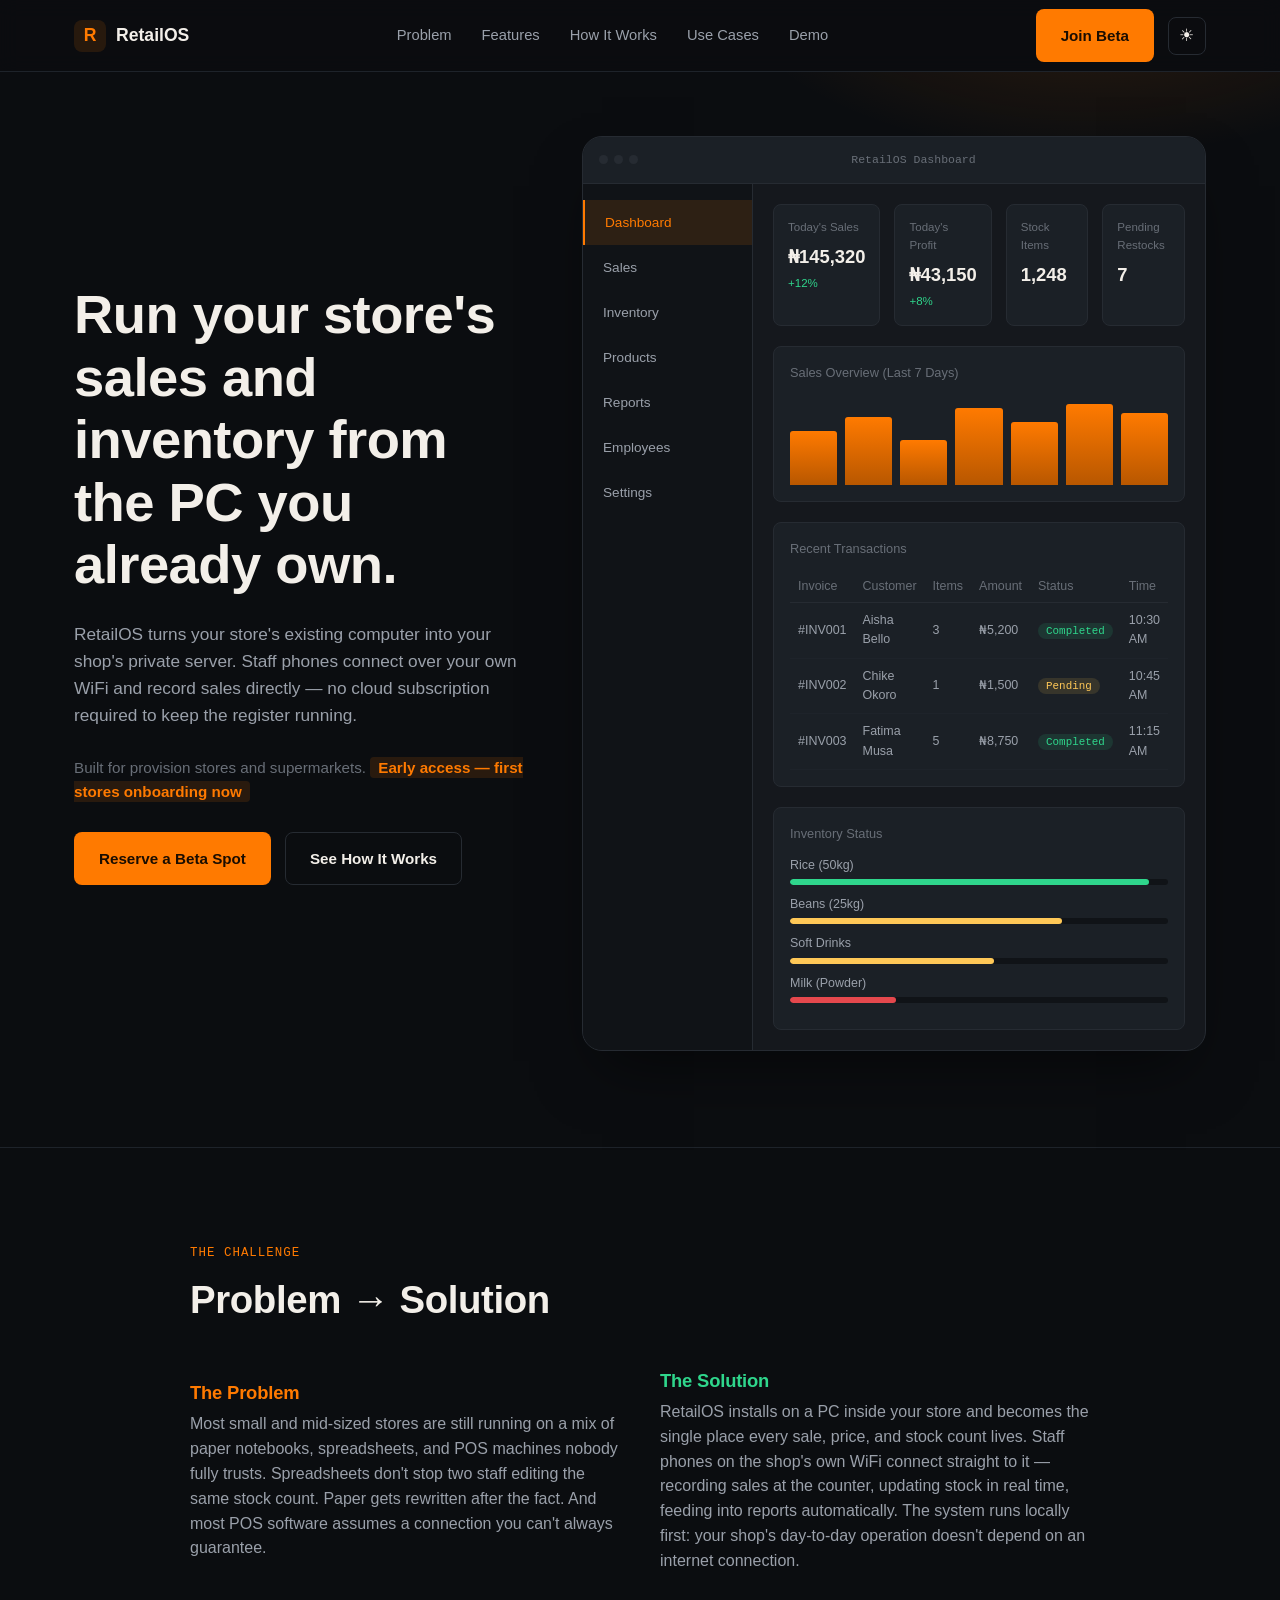
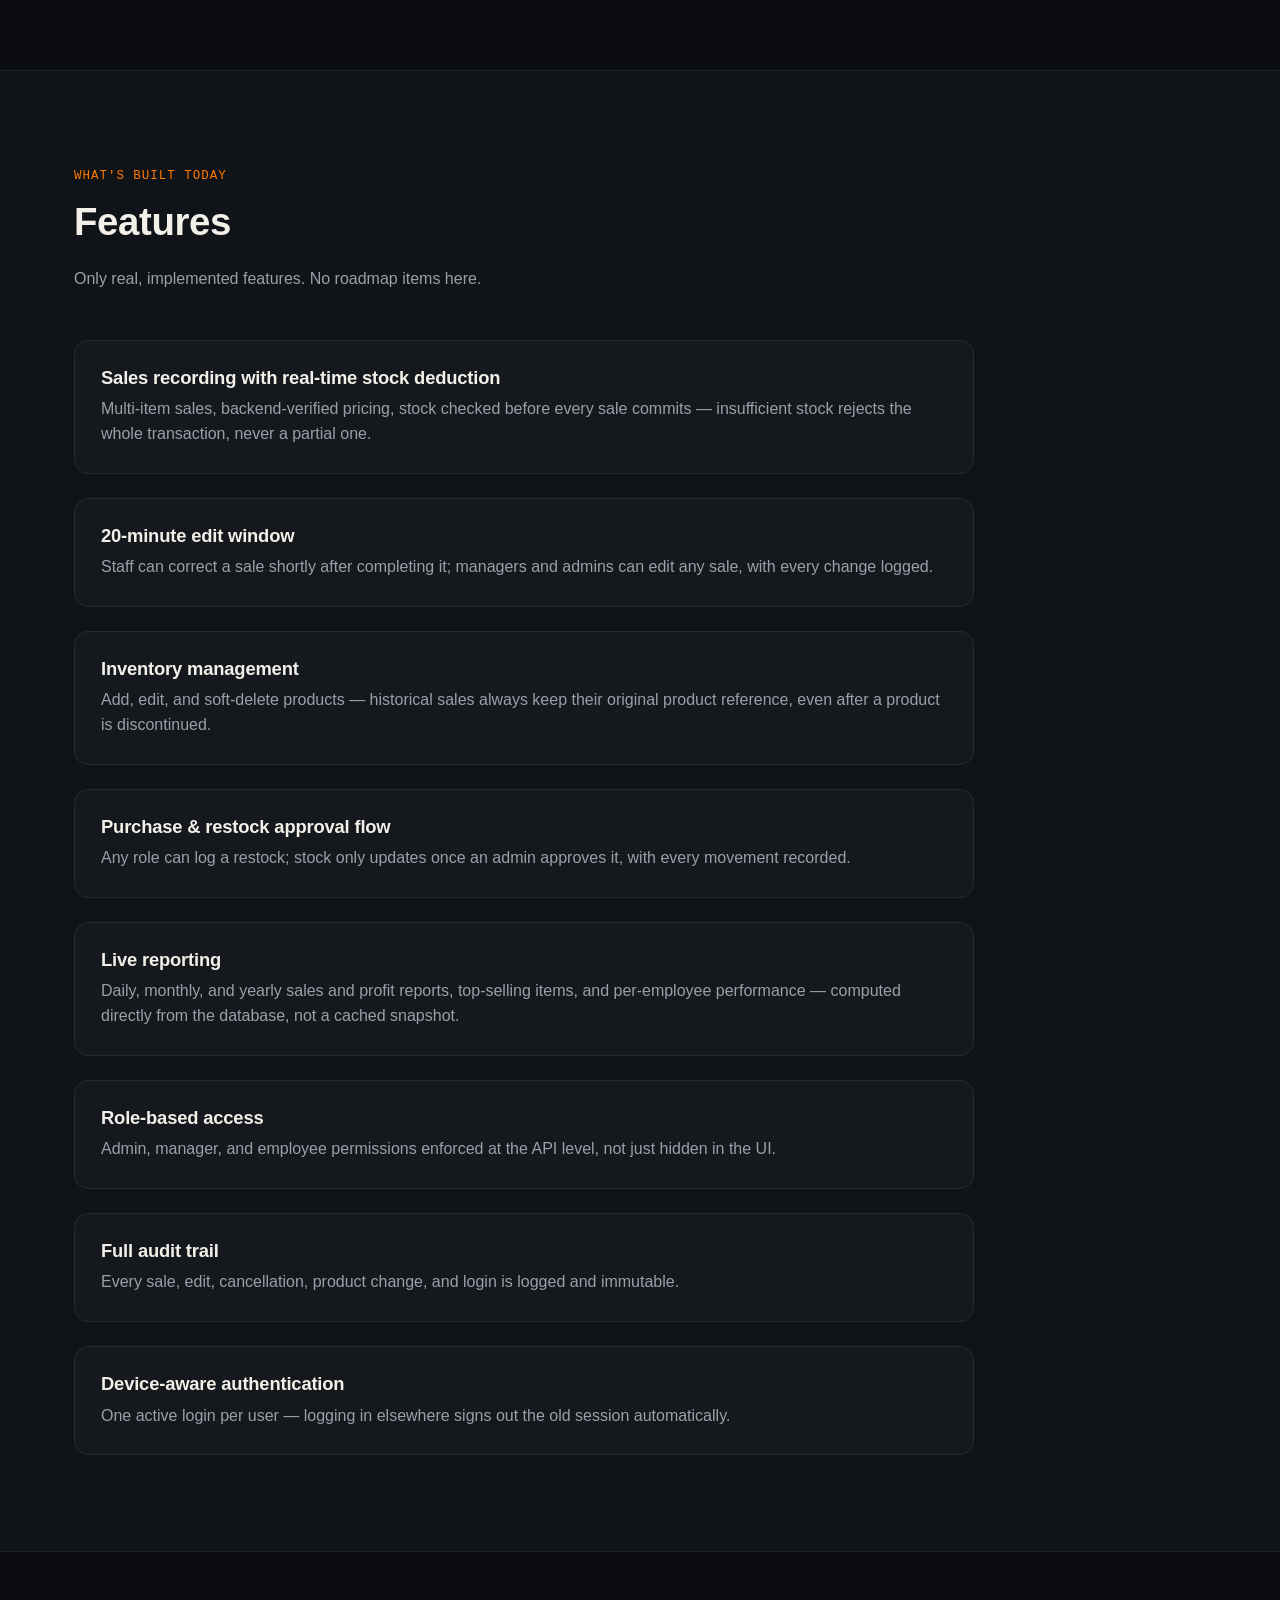
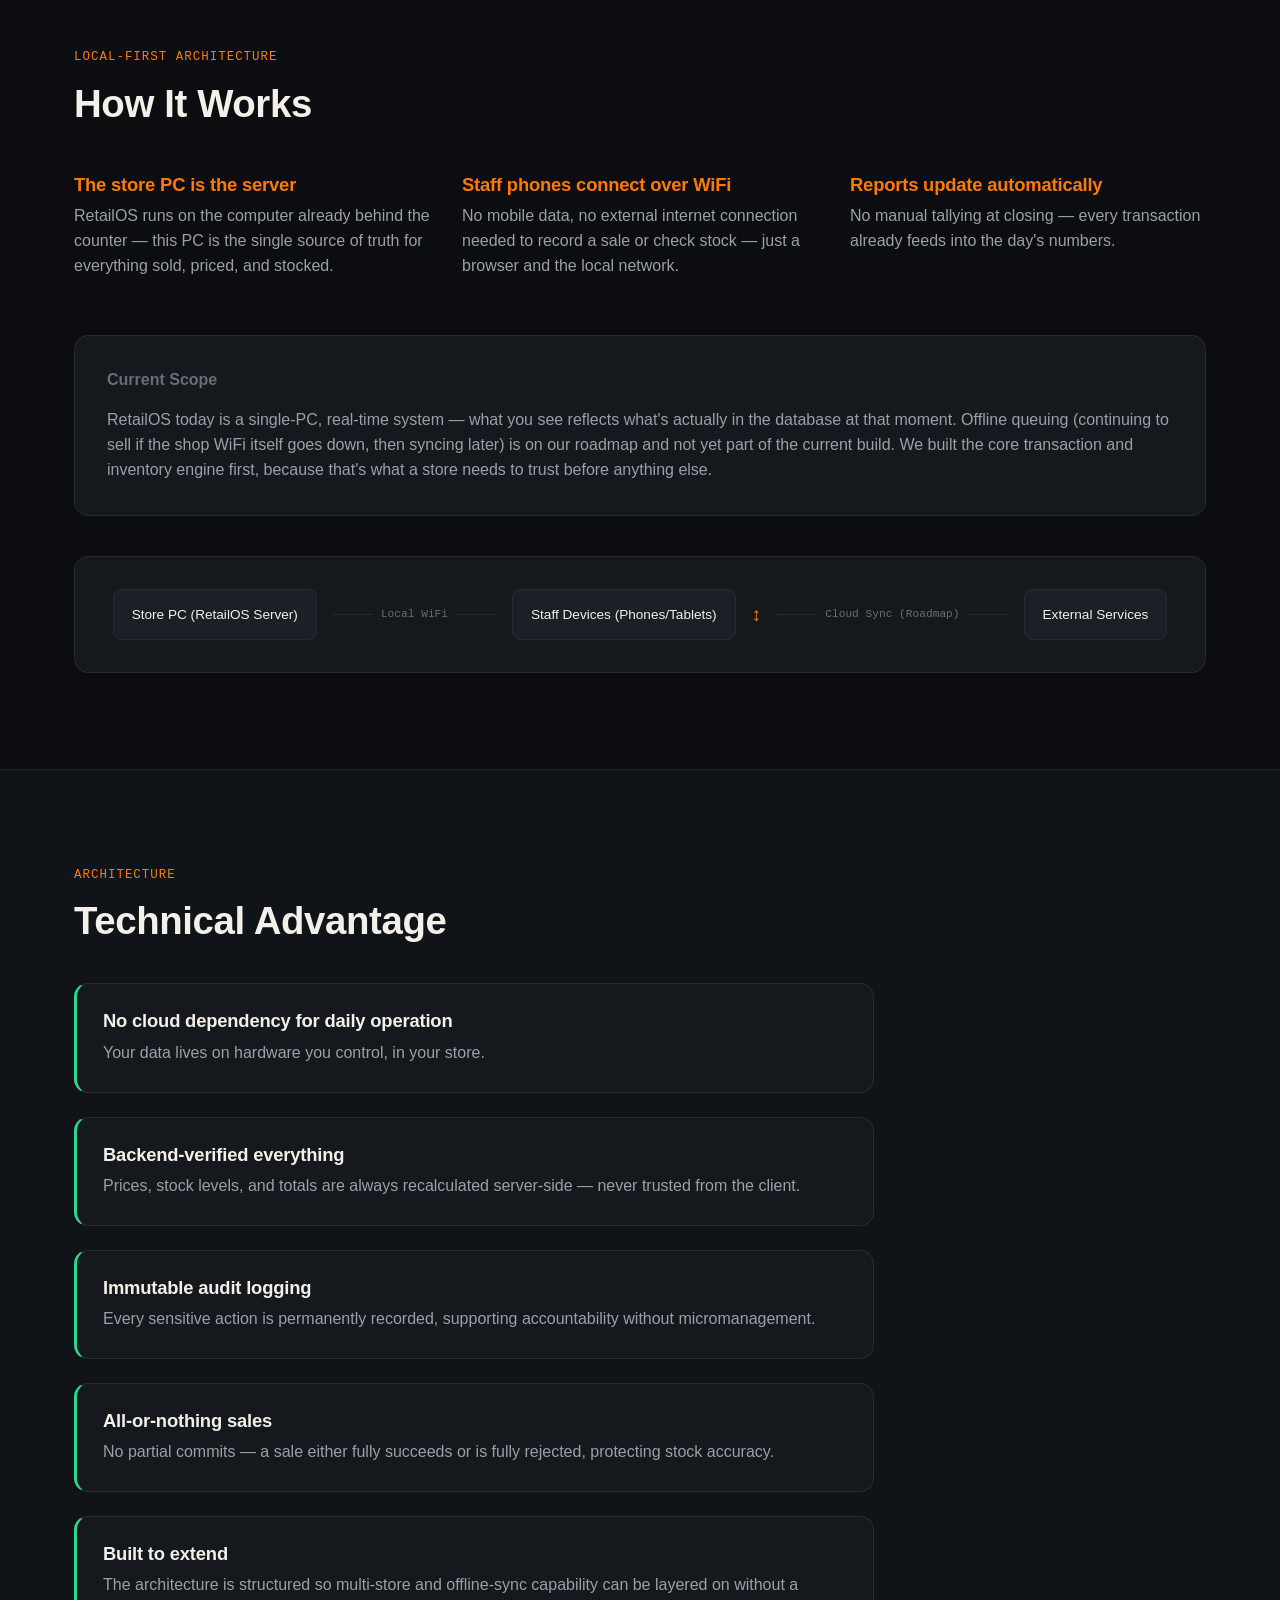
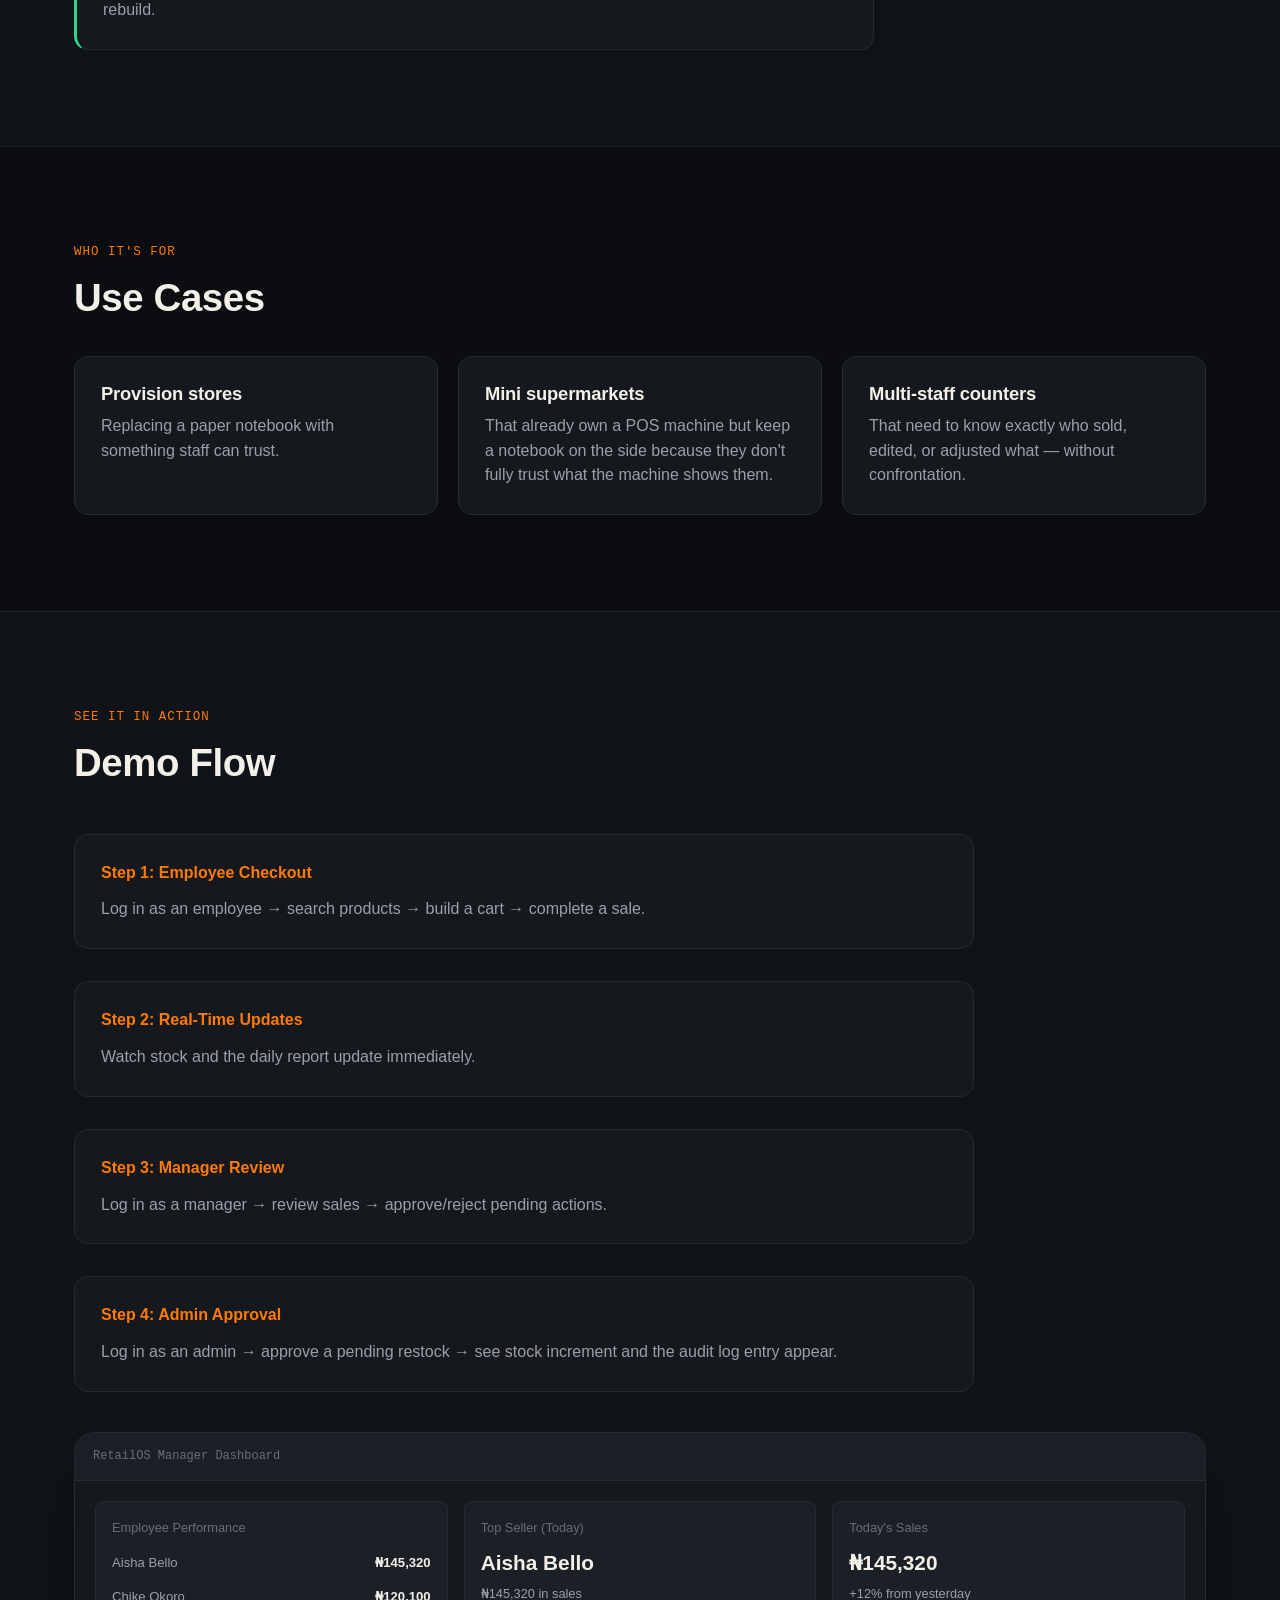
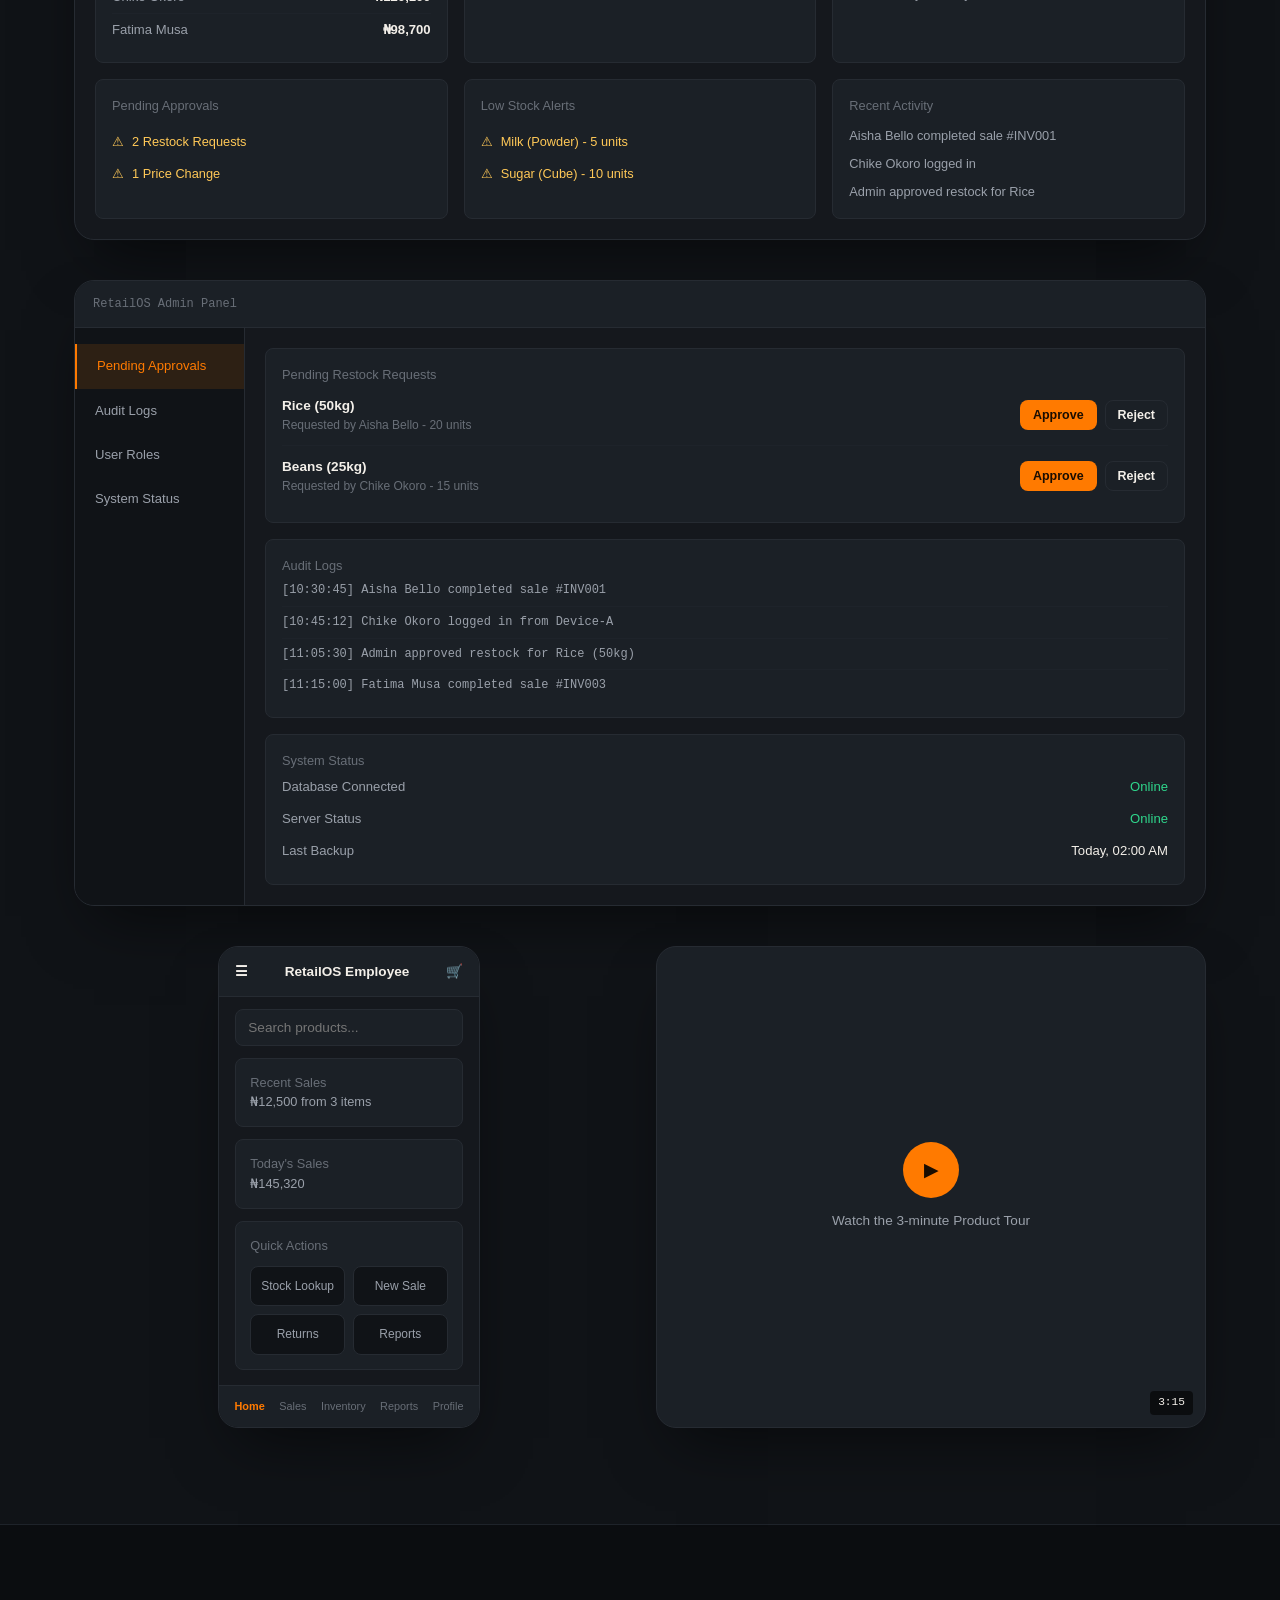
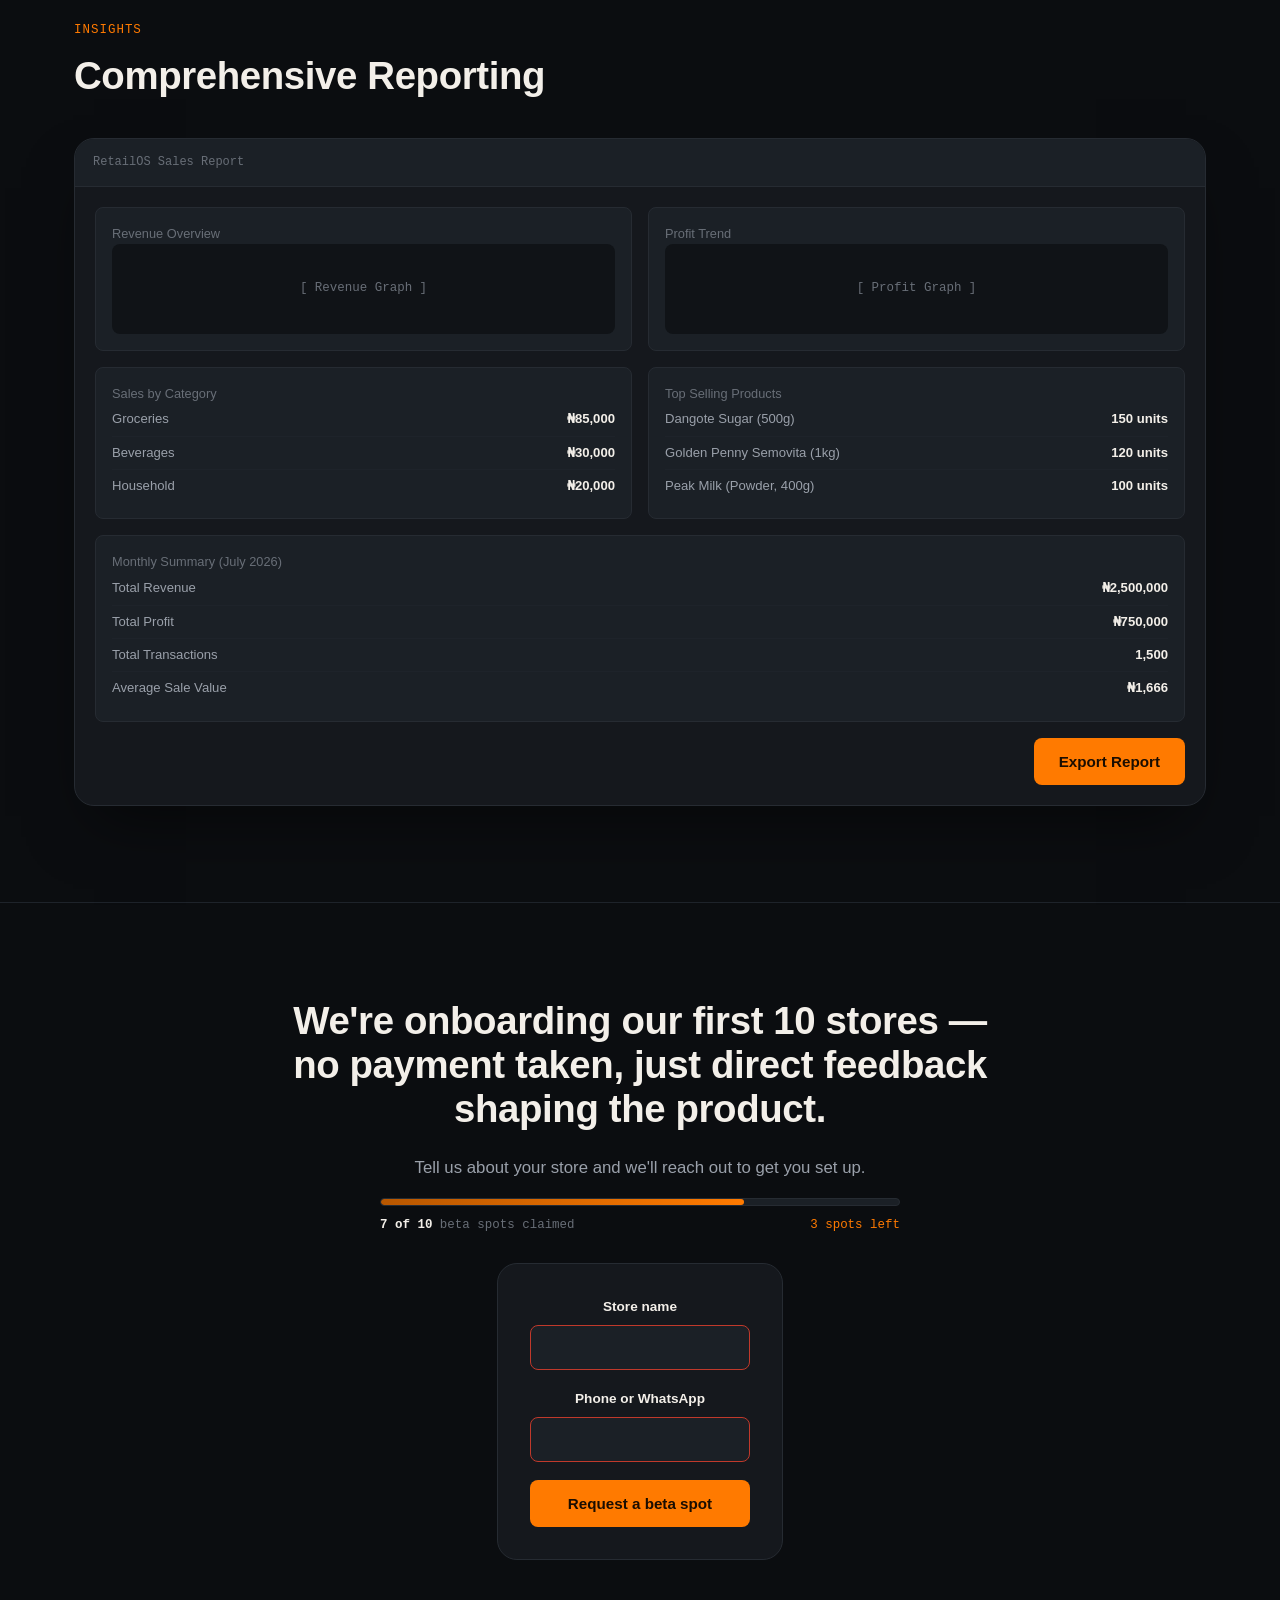
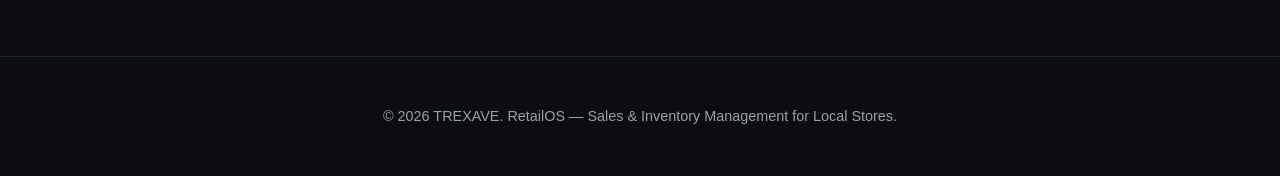
==== commit e82f5222: "updated" ====
--- a/retailos.html
+++ b/retailos.html
@@ -4,6 +4,8 @@
 <head>
   <meta charset="UTF-8">
   <meta name="viewport" content="width=device-width, initial-scale=1.0">
+  <meta name="description"
+    content="RetailOS turns the PC already in your store into a local server for sales, inventory, and reporting — no cloud subscription required to keep the register running.">
   <title>RetailOS — Sales & Inventory Management for Local Stores</title>
   <link rel="preconnect" href="https://fonts.googleapis.com">
   <link rel="preconnect" href="https://fonts.gstatic.com" crossorigin>
@@ -11,6 +13,7 @@
     href="https://fonts.googleapis.com/css2?family=Space+Grotesk:wght@400;500;600;700&family=Inter:wght@400;500;600;700&family=IBM+Plex+Mono:wght@400;500;600&display=swap"
     rel="stylesheet">
   <link rel="stylesheet" href="style.css">
+  <link rel="shortcut icon" href="img/retailos.png" type="image/x-icon">
 </head>
 
 <body>
@@ -20,7 +23,7 @@
     <div class="container">
       <div class="header-inner">
         <div class="logo">
-          <img src="img/logo.png" alt="TREXAVE Logo" style="height: 32px;">
+          <div class="logo-icon">R</div>
           <span>RetailOS</span>
         </div>
         <nav class="main-nav">
@@ -32,6 +35,14 @@
         </nav>
         <div class="header-actions">
           <a href="#cta" class="btn btn-primary">Join Beta</a>
+          <button id="theme-toggle" class="icon-btn" aria-label="Toggle light and dark mode">
+            <span class="icon">&#9728;</span> <!-- Sun icon -->
+          </button>
+          <!-- FIX: language selector removed. It listed 11 languages but only
+               ever logged the selection to the console — presenting a control
+               that visibly does nothing is worse than not offering it. Add it
+               back once real translation strings exist (index.html already
+               has a working pattern for this). -->
         </div>
       </div>
     </div>
@@ -43,18 +54,144 @@
       <div class="hero-grid">
         <div class="hero-copy">
           <h1>Run your store's sales and inventory from the PC you already own.</h1>
-          <p class="hero-sub">RetailOS turns your store's existing computer into your shop's private server. Staff phones connect over your own WiFi and record sales directly — no cloud subscription required to keep the register running.</p>
-          <p style="color: var(--text-faint); font-size: 0.95rem; margin-bottom: 28px;">Built for provision stores and supermarkets. <span style="background: var(--accent-soft); color: var(--accent); padding: 2px 8px; border-radius: 4px; font-weight: 600;">Early access — first stores onboarding now</span></p>
+          <p class="hero-sub">RetailOS turns your store's existing computer into your shop's private server. Staff
+            phones connect over your own WiFi and record sales directly — no cloud subscription required to keep the
+            register running.</p>
+          <p style="color: var(--text-faint); font-size: 0.95rem; margin-bottom: 28px;">Built for provision stores and
+            supermarkets. <span
+              style="background: var(--accent-soft); color: var(--accent); padding: 2px 8px; border-radius: 4px; font-weight: 600;">Early
+              access — first stores onboarding now</span></p>
           <div class="hero-actions">
             <a href="#cta" class="btn btn-primary">Reserve a Beta Spot</a>
             <a href="#how-it-works" class="btn btn-outline">See How It Works</a>
           </div>
         </div>
         <div class="hero-visual">
-          <div style="background: var(--surface); border: 1px solid var(--border); border-radius: var(--radius-lg); padding: 24px; text-align: center;">
-            <p style="color: var(--text-faint); margin: 0; font-size: 0.9rem;">[ DASHBOARD UI MOCKUP ]</p>
-            <div style="margin-top: 16px; height: 200px; background: var(--surface-2); border-radius: var(--radius-md); display: flex; align-items: center; justify-content: center;">
-              <p style="color: var(--text-faint); margin: 0; font-size: 0.85rem;">Sales Dashboard Preview</p>
+          <div class="desktop-mockup glass-panel">
+            <div class="desktop-mockup-header">
+              <div class="controls">
+                <div class="control-btn close"></div>
+                <div class="control-btn minimize"></div>
+                <div class="control-btn maximize"></div>
+              </div>
+              <div class="title">RetailOS Dashboard</div>
+              <div></div>
+            </div>
+            <div class="desktop-mockup-content">
+              <div class="desktop-mockup-sidebar">
+                <div class="desktop-mockup-sidebar-item active">Dashboard</div>
+                <div class="desktop-mockup-sidebar-item">Sales</div>
+                <div class="desktop-mockup-sidebar-item">Inventory</div>
+                <div class="desktop-mockup-sidebar-item">Products</div>
+                <div class="desktop-mockup-sidebar-item">Reports</div>
+                <div class="desktop-mockup-sidebar-item">Employees</div>
+                <div class="desktop-mockup-sidebar-item">Settings</div>
+              </div>
+              <div class="desktop-mockup-main">
+                <div class="kpi-grid">
+                  <div class="kpi-card">
+                    <div class="label">Today's Sales</div>
+                    <div class="value">₦145,320</div>
+                    <div class="change">+12%</div>
+                  </div>
+                  <div class="kpi-card">
+                    <div class="label">Today's Profit</div>
+                    <div class="value">₦43,150</div>
+                    <div class="change">+8%</div>
+                  </div>
+                  <div class="kpi-card">
+                    <div class="label">Stock Items</div>
+                    <div class="value">1,248</div>
+                  </div>
+                  <div class="kpi-card">
+                    <div class="label">Pending Restocks</div>
+                    <div class="value">7</div>
+                  </div>
+                </div>
+
+                <div class="chart-card">
+                  <div class="chart-title">Sales Overview (Last 7 Days)</div>
+                  <div class="css-chart">
+                    <div class="css-chart-bar" style="height: 60%;"></div>
+                    <div class="css-chart-bar" style="height: 75%;"></div>
+                    <div class="css-chart-bar" style="height: 50%;"></div>
+                    <div class="css-chart-bar" style="height: 85%;"></div>
+                    <div class="css-chart-bar" style="height: 70%;"></div>
+                    <div class="css-chart-bar" style="height: 90%;"></div>
+                    <div class="css-chart-bar" style="height: 80%;"></div>
+                  </div>
+                </div>
+
+                <div class="table-card">
+                  <div class="table-title">Recent Transactions</div>
+                  <table class="mockup-table">
+                    <thead>
+                      <tr>
+                        <th>Invoice</th>
+                        <th>Customer</th>
+                        <th>Items</th>
+                        <th>Amount</th>
+                        <th>Status</th>
+                        <th>Time</th>
+                      </tr>
+                    </thead>
+                    <tbody>
+                      <tr>
+                        <td>#INV001</td>
+                        <td>Aisha Bello</td>
+                        <td>3</td>
+                        <td>₦5,200</td>
+                        <td><span class="status-badge success">Completed</span></td>
+                        <td>10:30 AM</td>
+                      </tr>
+                      <tr>
+                        <td>#INV002</td>
+                        <td>Chike Okoro</td>
+                        <td>1</td>
+                        <td>₦1,500</td>
+                        <td><span class="status-badge pending">Pending</span></td>
+                        <td>10:45 AM</td>
+                      </tr>
+                      <tr>
+                        <td>#INV003</td>
+                        <td>Fatima Musa</td>
+                        <td>5</td>
+                        <td>₦8,750</td>
+                        <td><span class="status-badge success">Completed</span></td>
+                        <td>11:15 AM</td>
+                      </tr>
+                    </tbody>
+                  </table>
+                </div>
+
+                <div class="inventory-status-card">
+                  <div class="chart-title">Inventory Status</div>
+                  <div class="item">
+                    <div class="item-name">Rice (50kg)</div>
+                    <div class="progress-bar-container">
+                      <div class="progress-bar high" style="width: 95%;"></div>
+                    </div>
+                  </div>
+                  <div class="item">
+                    <div class="item-name">Beans (25kg)</div>
+                    <div class="progress-bar-container">
+                      <div class="progress-bar medium" style="width: 72%;"></div>
+                    </div>
+                  </div>
+                  <div class="item">
+                    <div class="item-name">Soft Drinks</div>
+                    <div class="progress-bar-container">
+                      <div class="progress-bar medium" style="width: 54%;"></div>
+                    </div>
+                  </div>
+                  <div class="item">
+                    <div class="item-name">Milk (Powder)</div>
+                    <div class="progress-bar-container">
+                      <div class="progress-bar low" style="width: 28%;"></div>
+                    </div>
+                  </div>
+                </div>
+              </div>
             </div>
           </div>
         </div>
@@ -72,12 +209,17 @@
         <div style="margin-top: 48px; display: grid; grid-template-columns: 1fr 1fr; gap: 40px; align-items: center;">
           <div>
             <h3 style="color: var(--accent); margin-top: 0;">The Problem</h3>
-            <p>Most small and mid-sized stores are still running on a mix of paper notebooks, spreadsheets, and POS machines nobody fully trusts. Spreadsheets don't stop two staff editing the same stock count. Paper gets rewritten after the fact. And most POS software assumes a connection you can't always guarantee.</p>
+            <p>Most small and mid-sized stores are still running on a mix of paper notebooks, spreadsheets, and POS
+              machines nobody fully trusts. Spreadsheets don't stop two staff editing the same stock count. Paper gets
+              rewritten after the fact. And most POS software assumes a connection you can't always guarantee.</p>
           </div>
 
           <div>
             <h3 style="color: var(--success); margin-top: 0;">The Solution</h3>
-            <p>RetailOS installs on a PC inside your store and becomes the single place every sale, price, and stock count lives. Staff phones on the shop's own WiFi connect straight to it — recording sales at the counter, updating stock in real time, feeding into reports automatically. The system runs locally first: your shop's day-to-day operation doesn't depend on an internet connection.</p>
+            <p>RetailOS installs on a PC inside your store and becomes the single place every sale, price, and stock
+              count lives. Staff phones on the shop's own WiFi connect straight to it — recording sales at the counter,
+              updating stock in real time, feeding into reports automatically. The system runs locally first: your
+              shop's day-to-day operation doesn't depend on an internet connection.</p>
           </div>
         </div>
       </div>
@@ -89,47 +231,57 @@
     <div class="container">
       <p class="eyebrow">What's Built Today</p>
       <h2>Features</h2>
-      <p style="color: var(--text-muted); margin-bottom: 48px;">Only real, implemented features. No roadmap items here.</p>
+      <p style="color: var(--text-muted); margin-bottom: 48px;">Only real, implemented features. No roadmap items here.
+      </p>
 
       <div style="display: grid; grid-template-columns: 1fr; gap: 24px; max-width: 900px;">
-        <div style="padding: 24px; background: var(--surface); border: 1px solid var(--border); border-radius: var(--radius-md);">
+        <div class="card">
           <h3 style="margin-top: 0; color: var(--text);">Sales recording with real-time stock deduction</h3>
-          <p style="margin: 0; color: var(--text-muted);">Multi-item sales, backend-verified pricing, stock checked before every sale commits — insufficient stock rejects the whole transaction, never a partial one.</p>
-        </div>
-
-        <div style="padding: 24px; background: var(--surface); border: 1px solid var(--border); border-radius: var(--radius-md);">
+          <p style="margin: 0;">Multi-item sales, backend-verified pricing, stock checked
+            before every sale commits — insufficient stock rejects the whole transaction, never a partial one.</p>
+        </div>
+
+        <div class="card">
           <h3 style="margin-top: 0; color: var(--text);">20-minute edit window</h3>
-          <p style="margin: 0; color: var(--text-muted);">Staff can correct a sale shortly after completing it; managers and admins can edit any sale, with every change logged.</p>
-        </div>
-
-        <div style="padding: 24px; background: var(--surface); border: 1px solid var(--border); border-radius: var(--radius-md);">
+          <p style="margin: 0;">Staff can correct a sale shortly after completing it; managers
+            and admins can edit any sale, with every change logged.</p>
+        </div>
+
+        <div class="card">
           <h3 style="margin-top: 0; color: var(--text);">Inventory management</h3>
-          <p style="margin: 0; color: var(--text-muted);">Add, edit, and soft-delete products — historical sales always keep their original product reference, even after a product is discontinued.</p>
-        </div>
-
-        <div style="padding: 24px; background: var(--surface); border: 1px solid var(--border); border-radius: var(--radius-md);">
+          <p style="margin: 0;">Add, edit, and soft-delete products — historical sales always
+            keep their original product reference, even after a product is discontinued.</p>
+        </div>
+
+        <div class="card">
           <h3 style="margin-top: 0; color: var(--text);">Purchase & restock approval flow</h3>
-          <p style="margin: 0; color: var(--text-muted);">Any role can log a restock; stock only updates once an admin approves it, with every movement recorded.</p>
-        </div>
-
-        <div style="padding: 24px; background: var(--surface); border: 1px solid var(--border); border-radius: var(--radius-md);">
+          <p style="margin: 0;">Any role can log a restock; stock only updates once an admin
+            approves it, with every movement recorded.</p>
+        </div>
+
+        <div class="card">
           <h3 style="margin-top: 0; color: var(--text);">Live reporting</h3>
-          <p style="margin: 0; color: var(--text-muted);">Daily, monthly, and yearly sales and profit reports, top-selling items, and per-employee performance — computed directly from the database, not a cached snapshot.</p>
-        </div>
-
-        <div style="padding: 24px; background: var(--surface); border: 1px solid var(--border); border-radius: var(--radius-md);">
+          <p style="margin: 0;">Daily, monthly, and yearly sales and profit reports,
+            top-selling items, and per-employee performance — computed directly from the database, not a cached
+            snapshot.</p>
+        </div>
+
+        <div class="card">
           <h3 style="margin-top: 0; color: var(--text);">Role-based access</h3>
-          <p style="margin: 0; color: var(--text-muted);">Admin, manager, and employee permissions enforced at the API level, not just hidden in the UI.</p>
-        </div>
-
-        <div style="padding: 24px; background: var(--surface); border: 1px solid var(--border); border-radius: var(--radius-md);">
+          <p style="margin: 0;">Admin, manager, and employee permissions enforced at the API
+            level, not just hidden in the UI.</p>
+        </div>
+
+        <div class="card">
           <h3 style="margin-top: 0; color: var(--text);">Full audit trail</h3>
-          <p style="margin: 0; color: var(--text-muted);">Every sale, edit, cancellation, product change, and login is logged and immutable.</p>
-        </div>
-
-        <div style="padding: 24px; background: var(--surface); border: 1px solid var(--border); border-radius: var(--radius-md);">
+          <p style="margin: 0;">Every sale, edit, cancellation, product change, and login is
+            logged and immutable.</p>
+        </div>
+
+        <div class="card">
           <h3 style="margin-top: 0; color: var(--text);">Device-aware authentication</h3>
-          <p style="margin: 0; color: var(--text-muted);">One active login per user — logging in elsewhere signs out the old session automatically.</p>
+          <p style="margin: 0;">One active login per user — logging in elsewhere signs out the
+            old session automatically.</p>
         </div>
       </div>
     </div>
@@ -141,15 +293,18 @@
       <p class="eyebrow">Local-First Architecture</p>
       <h2>How It Works</h2>
 
-      <div style="display: grid; grid-template-columns: repeat(auto-fit, minmax(280px, 1fr)); gap: 32px; margin-top: 48px; margin-bottom: 56px;">
+      <div
+        style="display: grid; grid-template-columns: repeat(auto-fit, minmax(280px, 1fr)); gap: 32px; margin-top: 48px; margin-bottom: 56px;">
         <div>
           <h3 style="color: var(--accent); margin-top: 0;">The store PC is the server</h3>
-          <p>RetailOS runs on the computer already behind the counter — this PC is the single source of truth for everything sold, priced, and stocked.</p>
+          <p>RetailOS runs on the computer already behind the counter — this PC is the single source of truth for
+            everything sold, priced, and stocked.</p>
         </div>
 
         <div>
           <h3 style="color: var(--accent); margin-top: 0;">Staff phones connect over WiFi</h3>
-          <p>No mobile data, no external internet connection needed to record a sale or check stock — just a browser and the local network.</p>
+          <p>No mobile data, no external internet connection needed to record a sale or check stock — just a browser and
+            the local network.</p>
         </div>
 
         <div>
@@ -158,14 +313,30 @@
         </div>
       </div>
 
-      <div style="padding: 32px; background: var(--surface); border: 1px solid var(--border); border-radius: var(--radius-md); margin-bottom: 40px;">
+      <div class="card" style="padding: 32px; margin-bottom: 40px;">
         <p style="color: var(--text-faint); margin: 0 0 16px 0; font-weight: 600;">Current Scope</p>
-        <p style="margin: 0; color: var(--text-muted);">RetailOS today is a single-PC, real-time system — what you see reflects what's actually in the database at that moment. Offline queuing (continuing to sell if the shop WiFi itself goes down, then syncing later) is on our roadmap and not yet part of the current build. We built the core transaction and inventory engine first, because that's what a store needs to trust before anything else.</p>
-      </div>
-
-      <div style="padding: 40px; background: var(--surface); border: 1px solid var(--border); border-radius: var(--radius-lg); text-align: center;">
-        <p style="color: var(--text-faint); margin: 0; font-size: 0.9rem;">[ SYNC FLOW DIAGRAM ]</p>
-        <p style="color: var(--text-faint); margin: 12px 0 0 0; font-size: 0.85rem;">Store PC ↔ Local WiFi ↔ Staff Devices | Cloud Sync (Roadmap)</p>
+        <p style="margin: 0;">RetailOS today is a single-PC, real-time system — what you see
+          reflects what's actually in the database at that moment. Offline queuing (continuing to sell if the shop WiFi
+          itself goes down, then syncing later) is on our roadmap and not yet part of the current build. We built the
+          core transaction and inventory engine first, because that's what a store needs to trust before anything else.
+        </p>
+      </div>
+
+      <div class="sync-diagram">
+        <div class="sync-node">Store PC (RetailOS Server)</div>
+        <div class="sync-connection">
+          <div class="line"></div>
+          <div class="label">Local WiFi</div>
+          <div class="line"></div>
+        </div>
+        <div class="sync-node">Staff Devices (Phones/Tablets)</div>
+        <div class="sync-arrow">&#8597;</div>
+        <div class="sync-connection">
+          <div class="line"></div>
+          <div class="label">Cloud Sync (Roadmap)</div>
+          <div class="line"></div>
+        </div>
+        <div class="sync-node">External Services</div>
       </div>
     </div>
   </section>
@@ -177,29 +348,33 @@
       <h2>Technical Advantage</h2>
 
       <div style="display: grid; grid-template-columns: 1fr; gap: 24px; margin-top: 40px; max-width: 800px;">
-        <div style="padding: 24px; background: var(--surface); border-left: 3px solid var(--success); border-radius: var(--radius-md);">
+        <div class="card" style="border-left: 3px solid var(--success);">
           <h3 style="margin-top: 0; color: var(--text);">No cloud dependency for daily operation</h3>
-          <p style="margin: 0; color: var(--text-muted);">Your data lives on hardware you control, in your store.</p>
-        </div>
-
-        <div style="padding: 24px; background: var(--surface); border-left: 3px solid var(--success); border-radius: var(--radius-md);">
+          <p style="margin: 0;">Your data lives on hardware you control, in your store.</p>
+        </div>
+
+        <div class="card" style="border-left: 3px solid var(--success);">
           <h3 style="margin-top: 0; color: var(--text);">Backend-verified everything</h3>
-          <p style="margin: 0; color: var(--text-muted);">Prices, stock levels, and totals are always recalculated server-side — never trusted from the client.</p>
-        </div>
-
-        <div style="padding: 24px; background: var(--surface); border-left: 3px solid var(--success); border-radius: var(--radius-md);">
+          <p style="margin: 0;">Prices, stock levels, and totals are always recalculated
+            server-side — never trusted from the client.</p>
+        </div>
+
+        <div class="card" style="border-left: 3px solid var(--success);">
           <h3 style="margin-top: 0; color: var(--text);">Immutable audit logging</h3>
-          <p style="margin: 0; color: var(--text-muted);">Every sensitive action is permanently recorded, supporting accountability without micromanagement.</p>
-        </div>
-
-        <div style="padding: 24px; background: var(--surface); border-left: 3px solid var(--success); border-radius: var(--radius-md);">
+          <p style="margin: 0;">Every sensitive action is permanently recorded, supporting
+            accountability without micromanagement.</p>
+        </div>
+
+        <div class="card" style="border-left: 3px solid var(--success);">
           <h3 style="margin-top: 0; color: var(--text);">All-or-nothing sales</h3>
-          <p style="margin: 0; color: var(--text-muted);">No partial commits — a sale either fully succeeds or is fully rejected, protecting stock accuracy.</p>
-        </div>
-
-        <div style="padding: 24px; background: var(--surface); border-left: 3px solid var(--success); border-radius: var(--radius-md);">
+          <p style="margin: 0;">No partial commits — a sale either fully succeeds or is fully
+            rejected, protecting stock accuracy.</p>
+        </div>
+
+        <div class="card" style="border-left: 3px solid var(--success);">
           <h3 style="margin-top: 0; color: var(--text);">Built to extend</h3>
-          <p style="margin: 0; color: var(--text-muted);">The architecture is structured so multi-store and offline-sync capability can be layered on without a rebuild.</p>
+          <p style="margin: 0;">The architecture is structured so multi-store and offline-sync
+            capability can be layered on without a rebuild.</p>
         </div>
       </div>
     </div>
@@ -211,18 +386,19 @@
       <p class="eyebrow">Who It's For</p>
       <h2>Use Cases</h2>
 
-      <div style="display: grid; grid-template-columns: repeat(auto-fit, minmax(280px, 1fr)); gap: 32px; margin-top: 48px;">
-        <div style="padding: 32px; background: var(--surface); border: 1px solid var(--border); border-radius: var(--radius-md);">
+      <div class="card-grid card-grid-3">
+        <div class="card">
           <h3 style="margin-top: 0;">Provision stores</h3>
           <p>Replacing a paper notebook with something staff can trust.</p>
         </div>
 
-        <div style="padding: 32px; background: var(--surface); border: 1px solid var(--border); border-radius: var(--radius-md);">
+        <div class="card">
           <h3 style="margin-top: 0;">Mini supermarkets</h3>
-          <p>That already own a POS machine but keep a notebook on the side because they don't fully trust what the machine shows them.</p>
-        </div>
-
-        <div style="padding: 32px; background: var(--surface); border: 1px solid var(--border); border-radius: var(--radius-md);">
+          <p>That already own a POS machine but keep a notebook on the side because they don't fully trust what the
+            machine shows them.</p>
+        </div>
+
+        <div class="card">
           <h3 style="margin-top: 0;">Multi-staff counters</h3>
           <p>That need to know exactly who sold, edited, or adjusted what — without confrontation.</p>
         </div>
@@ -237,39 +413,286 @@
       <h2>Demo Flow</h2>
 
       <div style="display: grid; grid-template-columns: 1fr; gap: 32px; margin-top: 48px; max-width: 900px;">
-        <div style="padding: 32px; background: var(--surface); border: 1px solid var(--border); border-radius: var(--radius-md);">
+        <div class="card">
           <p style="color: var(--accent); font-weight: 600; margin: 0 0 12px 0;">Step 1: Employee Checkout</p>
-          <p style="margin: 0; color: var(--text-muted);">Log in as an employee → search products → build a cart → complete a sale.</p>
-        </div>
-
-        <div style="padding: 32px; background: var(--surface); border: 1px solid var(--border); border-radius: var(--radius-md);">
+          <p style="margin: 0;">Log in as an employee → search products → build a cart →
+            complete a sale.</p>
+        </div>
+
+        <div class="card">
           <p style="color: var(--accent); font-weight: 600; margin: 0 0 12px 0;">Step 2: Real-Time Updates</p>
-          <p style="margin: 0; color: var(--text-muted);">Watch stock and the daily report update immediately.</p>
-        </div>
-
-        <div style="padding: 32px; background: var(--surface); border: 1px solid var(--border); border-radius: var(--radius-md);">
+          <p style="margin: 0;">Watch stock and the daily report update immediately.</p>
+        </div>
+
+        <div class="card">
           <p style="color: var(--accent); font-weight: 600; margin: 0 0 12px 0;">Step 3: Manager Review</p>
-          <p style="margin: 0; color: var(--text-muted);">Log in as a manager → review the transaction, edit it if needed, cancel it if necessary (stock restores automatically).</p>
-        </div>
-
-        <div style="padding: 32px; background: var(--surface); border: 1px solid var(--border); border-radius: var(--radius-md);">
+          <p style="margin: 0;">Log in as a manager → review sales → approve/reject pending
+            actions.</p>
+        </div>
+
+        <div class="card">
           <p style="color: var(--accent); font-weight: 600; margin: 0 0 12px 0;">Step 4: Admin Approval</p>
-          <p style="margin: 0; color: var(--text-muted);">Log in as an admin → approve a pending restock → see stock increment and the audit log entry appear.</p>
+          <p style="margin: 0;">Log in as an admin → approve a pending restock → see stock
+            increment and the audit log entry appear.</p>
+        </div>
+      </div>
+
+      <div class="manager-mockup glass-panel" style="margin-top: 40px;">
+        <div class="manager-mockup-header">
+          <div class="title">RetailOS Manager Dashboard</div>
+        </div>
+        <div class="manager-mockup-content">
+          <div class="manager-card">
+            <div class="card-header">
+              <div class="card-title">Employee Performance</div>
+            </div>
+            <div class="metric-item">
+              <span class="metric-label">Aisha Bello</span>
+              <span class="metric-value">₦145,320</span>
+            </div>
+            <div class="metric-item">
+              <span class="metric-label">Chike Okoro</span>
+              <span class="metric-value">₦120,100</span>
+            </div>
+            <div class="metric-item">
+              <span class="metric-label">Fatima Musa</span>
+              <span class="metric-value">₦98,700</span>
+            </div>
+          </div>
+          <div class="manager-card">
+            <div class="card-header">
+              <div class="card-title">Top Seller (Today)</div>
+            </div>
+            <div class="card-value">Aisha Bello</div>
+            <p class="card-text" style="margin-bottom: 0;">₦145,320 in sales</p>
+          </div>
+          <div class="manager-card">
+            <div class="card-header">
+              <div class="card-title">Today's Sales</div>
+            </div>
+            <div class="card-value">₦145,320</div>
+            <p class="card-text" style="margin-bottom: 0;">+12% from yesterday</p>
+          </div>
+          <div class="manager-card">
+            <div class="card-header">
+              <div class="card-title">Pending Approvals</div>
+            </div>
+            <div class="alert-item">
+              <span class="icon">&#9888;</span>
+              <span>2 Restock Requests</span>
+            </div>
+            <div class="alert-item">
+              <span class="icon">&#9888;</span>
+              <span>1 Price Change</span>
+            </div>
+          </div>
+          <div class="manager-card">
+            <div class="card-header">
+              <div class="card-title">Low Stock Alerts</div>
+            </div>
+            <div class="alert-item">
+              <span class="icon">&#9888;</span>
+              <span>Milk (Powder) - 5 units</span>
+            </div>
+            <div class="alert-item">
+              <span class="icon">&#9888;</span>
+              <span>Sugar (Cube) - 10 units</span>
+            </div>
+          </div>
+          <div class="manager-card">
+            <div class="card-header">
+              <div class="card-title">Recent Activity</div>
+            </div>
+            <p class="card-text" style="margin-bottom: 8px;">Aisha Bello completed sale #INV001</p>
+            <p class="card-text" style="margin-bottom: 8px;">Chike Okoro logged in</p>
+            <p class="card-text" style="margin-bottom: 0;">Admin approved restock for Rice</p>
+          </div>
+        </div>
+      </div>
+
+      <div class="admin-mockup glass-panel" style="margin-top: 40px;">
+        <div class="admin-mockup-header">
+          <div class="title">RetailOS Admin Panel</div>
+        </div>
+        <div class="admin-mockup-content">
+          <div class="admin-sidebar">
+            <div class="admin-sidebar-item active">Pending Approvals</div>
+            <div class="admin-sidebar-item">Audit Logs</div>
+            <div class="admin-sidebar-item">User Roles</div>
+            <div class="admin-sidebar-item">System Status</div>
+          </div>
+          <div class="admin-main-content">
+            <div class="admin-card">
+              <div class="card-title">Pending Restock Requests</div>
+              <div class="restock-request-item">
+                <div class="restock-info">
+                  <span class="restock-product">Rice (50kg)</span>
+                  <span class="restock-details">Requested by Aisha Bello - 20 units</span>
+                </div>
+                <div class="restock-actions">
+                  <button class="btn btn-sm btn-primary">Approve</button>
+                  <button class="btn btn-sm btn-outline">Reject</button>
+                </div>
+              </div>
+              <div class="restock-request-item">
+                <div class="restock-info">
+                  <span class="restock-product">Beans (25kg)</span>
+                  <span class="restock-details">Requested by Chike Okoro - 15 units</span>
+                </div>
+                <div class="restock-actions">
+                  <button class="btn btn-sm btn-primary">Approve</button>
+                  <button class="btn btn-sm btn-outline">Reject</button>
+                </div>
+              </div>
+            </div>
+            <div class="admin-card">
+              <div class="card-title">Audit Logs</div>
+              <div class="log-item">[10:30:45] Aisha Bello completed sale #INV001</div>
+              <div class="log-item">[10:45:12] Chike Okoro logged in from Device-A</div>
+              <div class="log-item">[11:05:30] Admin approved restock for Rice (50kg)</div>
+              <div class="log-item">[11:15:00] Fatima Musa completed sale #INV003</div>
+            </div>
+            <div class="admin-card">
+              <div class="card-title">System Status</div>
+              <div class="system-status-item">
+                <span class="label">Database Connected</span>
+                <span class="status" style="color: var(--success);">Online</span>
+              </div>
+              <div class="system-status-item">
+                <span class="label">Server Status</span>
+                <span class="status" style="color: var(--success);">Online</span>
+              </div>
+              <div class="system-status-item">
+                <span class="label">Last Backup</span>
+                <span class="status">Today, 02:00 AM</span>
+              </div>
+            </div>
+          </div>
         </div>
       </div>
 
       <div style="display: grid; grid-template-columns: 1fr 1fr; gap: 32px; margin-top: 40px;">
-        <div style="padding: 40px; background: var(--surface); border: 1px solid var(--border); border-radius: var(--radius-lg); text-align: center;">
-          <p style="color: var(--text-faint); margin: 0; font-size: 0.9rem;">[ MOBILE SCREEN MOCKUP ]</p>
-          <div style="margin-top: 16px; height: 240px; background: var(--surface-2); border-radius: var(--radius-md); display: flex; align-items: center; justify-content: center;">
-            <p style="color: var(--text-faint); margin: 0; font-size: 0.85rem;">Sales Interface</p>
-          </div>
-        </div>
-
-        <div style="padding: 40px; background: var(--surface); border: 1px solid var(--border); border-radius: var(--radius-lg); text-align: center;">
-          <p style="color: var(--text-faint); margin: 0; font-size: 0.9rem;">[ DEMO VIDEO PLACEHOLDER ]</p>
-          <div style="margin-top: 16px; height: 240px; background: var(--surface-2); border-radius: var(--radius-md); display: flex; align-items: center; justify-content: center;">
-            <p style="color: var(--text-faint); margin: 0; font-size: 0.85rem;">Video: Full Demo</p>
+        <div class="mobile-mockup glass-panel">
+          <div class="mobile-mockup-screen">
+            <div class="mobile-header">
+              <span class="icon">&#9776;</span>
+              <span class="title">RetailOS Employee</span>
+              <span class="icon">&#128722;</span>
+            </div>
+            <div class="mobile-search-bar">
+              <input type="text" placeholder="Search products...">
+            </div>
+            <div class="mobile-content">
+              <div class="mobile-card">
+                <div class="card-title">Recent Sales</div>
+                <p class="card-text">₦12,500 from 3 items</p>
+              </div>
+              <div class="mobile-card">
+                <div class="card-title">Today's Sales</div>
+                <p class="card-text">₦145,320</p>
+              </div>
+              <div class="mobile-card">
+                <div class="card-title">Quick Actions</div>
+                <div class="mobile-quick-actions">
+                  <div class="mobile-action-btn">Stock Lookup</div>
+                  <div class="mobile-action-btn">New Sale</div>
+                  <div class="mobile-action-btn">Returns</div>
+                  <div class="mobile-action-btn">Reports</div>
+                </div>
+              </div>
+            </div>
+            <div class="mobile-bottom-nav">
+              <div class="mobile-nav-item active">Home</div>
+              <div class="mobile-nav-item">Sales</div>
+              <div class="mobile-nav-item">Inventory</div>
+              <div class="mobile-nav-item">Reports</div>
+              <div class="mobile-nav-item">Profile</div>
+            </div>
+          </div>
+        </div>
+
+        <div class="video-card glass-panel">
+          <div class="video-card-overlay">
+            <div class="play-button">&#9654;</div>
+            <div class="video-card-text">Watch the 3-minute Product Tour</div>
+          </div>
+          <div class="duration-badge">3:15</div>
+        </div>
+      </div>
+    </div>
+  </section>
+
+  <!-- Report Section -->
+  <section id="reports" class="section">
+    <div class="container">
+      <p class="eyebrow">Insights</p>
+      <h2>Comprehensive Reporting</h2>
+      <div class="report-mockup glass-panel" style="margin-top: 40px;">
+        <div class="report-mockup-header">
+          <div class="title">RetailOS Sales Report</div>
+        </div>
+        <div class="report-mockup-content">
+          <div class="report-grid">
+            <div class="report-card">
+              <div class="card-title">Revenue Overview</div>
+              <div class="report-chart-placeholder">[ Revenue Graph ]</div>
+            </div>
+            <div class="report-card">
+              <div class="card-title">Profit Trend</div>
+              <div class="report-chart-placeholder">[ Profit Graph ]</div>
+            </div>
+            <div class="report-card">
+              <div class="card-title">Sales by Category</div>
+              <div class="report-list-item">
+                <span class="label">Groceries</span>
+                <span class="value">₦85,000</span>
+              </div>
+              <div class="report-list-item">
+                <span class="label">Beverages</span>
+                <span class="value">₦30,000</span>
+              </div>
+              <div class="report-list-item">
+                <span class="label">Household</span>
+                <span class="value">₦20,000</span>
+              </div>
+            </div>
+            <div class="report-card">
+              <div class="card-title">Top Selling Products</div>
+              <div class="report-list-item">
+                <span class="label">Dangote Sugar (500g)</span>
+                <span class="value">150 units</span>
+              </div>
+              <div class="report-list-item">
+                <span class="label">Golden Penny Semovita (1kg)</span>
+                <span class="value">120 units</span>
+              </div>
+              <div class="report-list-item">
+                <span class="label">Peak Milk (Powder, 400g)</span>
+                <span class="value">100 units</span>
+              </div>
+            </div>
+          </div>
+          <div class="report-card">
+            <div class="card-title">Monthly Summary (July 2026)</div>
+            <div class="report-list-item">
+              <span class="label">Total Revenue</span>
+              <span class="value">₦2,500,000</span>
+            </div>
+            <div class="report-list-item">
+              <span class="label">Total Profit</span>
+              <span class="value">₦750,000</span>
+            </div>
+            <div class="report-list-item">
+              <span class="label">Total Transactions</span>
+              <span class="value">1,500</span>
+            </div>
+            <div class="report-list-item">
+              <span class="label">Average Sale Value</span>
+              <span class="value">₦1,666</span>
+            </div>
+          </div>
+          <div class="report-actions">
+            <button class="btn btn-primary">Export Report</button>
           </div>
         </div>
       </div>
@@ -281,23 +704,85 @@
     <div class="container">
       <div style="max-width: 700px; margin: 0 auto; text-align: center;">
         <h2>We're onboarding our first 10 stores — no payment taken, just direct feedback shaping the product.</h2>
-        <p style="font-size: 1.05rem; margin-top: 24px;">Tell us what RetailOS is worth to you, and help set the price for everyone after you.</p>
-        
-        <div style="display: flex; gap: 16px; justify-content: center; margin-top: 40px; flex-wrap: wrap;">
-          <a href="#" class="btn btn-primary">Join the Beta</a>
-          <a href="#" class="btn btn-outline">Talk to Us</a>
+        <p style="font-size: 1.05rem; margin-top: 24px;">Tell us about your store and we'll reach out to get you set
+          up.</p>
+
+        <!-- FIX: spots-left bar added — gives real onboarding-status context
+             instead of just a claim in the heading. Update spotsClaimed each
+             time a store actually signs up. -->
+        <div class="spots-bar">
+          <div class="spots-bar-track">
+            <div class="spots-bar-fill" style="width: 70%;"></div>
+          </div>
+          <div class="spots-bar-label">
+            <span><strong>7 of 10</strong> beta spots claimed</span>
+            <span class="spots-left">3 spots left</span>
+          </div>
+        </div>
+
+        <div style="display: flex; gap: 16px; justify-content: center; flex-wrap: wrap;">
+          <!-- FIX: "What would you pay monthly?" field removed — the beta is
+               explicitly free/no-payment per the heading above, so asking a
+               pricing question here undercut that message. Replaced with the
+               store's role, which is more useful for onboarding anyway. -->
+          <form id="betaForm" class="beta-form">
+            <div class="form-row">
+              <label for="storeName">Store name</label>
+              <input type="text" id="storeName" name="storeName" required>
+            </div>
+            <div class="form-row">
+              <label for="contactInfo">Phone or WhatsApp</label>
+              <input type="text" id="contactInfo" name="contactInfo" required>
+            </div>
+            <button type="submit" class="btn btn-primary btn-block">Request a beta spot</button>
+          </form>
+          <div id="formSuccess" class="form-success" hidden>
+            <h3>You're on the list</h3>
+            <p>We'll reach out to schedule your onboarding.</p>
+          </div>
         </div>
       </div>
     </div>
   </section>
 
   <!-- Footer -->
-  <footer style="padding: 48px 0; border-top: 1px solid var(--border-soft); text-align: center; color: var(--text-faint); font-size: 0.9rem;">
+  <footer
+    style="padding: 48px 0; border-top: 1px solid var(--border-soft); text-align: center; color: var(--text-faint); font-size: 0.9rem;">
     <div class="container">
       <p>© 2026 TREXAVE. RetailOS — Sales & Inventory Management for Local Stores.</p>
     </div>
   </footer>
 
+  <script>
+    // Dark/Light Mode Toggle — now backed by the [data-theme="light"]
+    // block added to style.css, so this actually changes the page.
+    const themeToggle = document.getElementById('theme-toggle');
+    const currentTheme = localStorage.getItem('theme');
+
+    if (currentTheme) {
+      document.documentElement.setAttribute('data-theme', currentTheme);
+      themeToggle.innerHTML = currentTheme === 'dark'
+        ? '<span class="icon">&#127769;</span>'  // Moon icon
+        : '<span class="icon">&#9728;</span>';    // Sun icon
+    }
+
+    themeToggle.addEventListener('click', () => {
+      // No attribute set = the default state, which is dark.
+      const theme = document.documentElement.getAttribute('data-theme') || 'dark';
+      if (theme === 'dark') {
+        document.documentElement.setAttribute('data-theme', 'light');
+        localStorage.setItem('theme', 'light');
+        themeToggle.innerHTML = '<span class="icon">&#9728;</span>';
+      } else {
+        document.documentElement.setAttribute('data-theme', 'dark');
+        localStorage.setItem('theme', 'dark');
+        themeToggle.innerHTML = '<span class="icon">&#127769;</span>';
+      }
+    });
+  </script>
+
+  <script src="https://cdn.emailjs.com/dist/email.js"></script>
+  <script src="script.js"></script>
 </body>
 
-</html>
+</html>
--- a/style.css
+++ b/style.css
@@ -0,0 +1,1922 @@
+/* ==========================================================================
+   RetailOS — Landing Page Styles
+   Design tokens: deep charcoal surface, single orange accent (#FF7A00),
+   green used only to mean "synced" — tied to the product's offline/sync story.
+   ========================================================================== */
+
+:root {
+  /* color */
+  --bg: #0B0D10;
+  --bg-soft: #101317;
+  --surface: #15181D;
+  --surface-2: #1B2026;
+  --border: #262B32;
+  --border-soft: #1E232A;
+  --text: #F3EFE9;
+  --text-muted: #9AA0AA;
+  --text-faint: #686E77;
+  --accent: #FF7A00;
+  --accent-dim: #B85700;
+  --accent-soft: rgba(255, 122, 0, 0.12);
+  --success: #2FD68C;
+  --success-soft: rgba(47, 214, 140, 0.12);
+  --warn: #FFC857;
+  --warn-soft: rgba(255, 200, 87, 0.12);
+
+  /* type */
+  --font-display: 'Space Grotesk', 'Inter', sans-serif;
+  --font-body: 'Inter', -apple-system, BlinkMacSystemFont, sans-serif;
+  --font-mono: 'IBM Plex Mono', 'Courier New', monospace;
+
+  /* layout */
+  --container-w: 1180px;
+  --radius-sm: 8px;
+  --radius-md: 14px;
+  --radius-lg: 20px;
+  --header-h: 72px;
+}
+
+/* ---------- Reset ---------- */
+*,
+*::before,
+*::after {
+  box-sizing: border-box;
+}
+
+html {
+  scroll-behavior: smooth;
+}
+
+@media (prefers-reduced-motion: reduce) {
+  html {
+    scroll-behavior: auto;
+  }
+
+  *,
+  *::before,
+  *::after {
+    animation-duration: 0.001ms !important;
+    animation-iteration-count: 1 !important;
+    transition-duration: 0.001ms !important;
+  }
+}
+
+body {
+  margin: 0;
+  background: var(--bg);
+  color: var(--text);
+  font-family: var(--font-body);
+  font-size: 16px;
+  line-height: 1.55;
+  -webkit-font-smoothing: antialiased;
+  transition: background .25s ease, color .25s ease;
+}
+
+img {
+  max-width: 100%;
+  display: block;
+}
+
+ul,
+ol {
+  margin: 0;
+  padding: 0;
+  list-style: none;
+}
+
+a {
+  color: inherit;
+  text-decoration: none;
+}
+
+button {
+  font-family: inherit;
+  cursor: pointer;
+}
+
+h1,
+h2,
+h3,
+h4 {
+  font-family: var(--font-display);
+  font-weight: 600;
+  line-height: 1.15;
+  margin: 0 0 .5em;
+  letter-spacing: -0.01em;
+}
+
+h1 {
+  font-size: clamp(2.1rem, 4.4vw, 3.4rem);
+  font-weight: 700;
+}
+
+h2 {
+  font-size: clamp(1.7rem, 3vw, 2.4rem);
+  margin-bottom: .6em;
+}
+
+h3 {
+  font-size: 1.15rem;
+}
+
+p {
+  margin: 0 0 1em;
+  color: var(--text-muted);
+}
+
+p:last-child {
+  margin-bottom: 0;
+}
+
+.container {
+  width: 100%;
+  max-width: var(--container-w);
+  margin: 0 auto;
+  padding: 0 24px;
+}
+
+.skip-link {
+  position: absolute;
+  left: -999px;
+  top: 0;
+  background: var(--accent);
+  color: #1a0d00;
+  padding: 10px 16px;
+  border-radius: 0 0 8px 0;
+  z-index: 999;
+  font-weight: 600;
+}
+
+.skip-link:focus {
+  left: 0;
+}
+
+:focus-visible {
+  outline: 2px solid var(--accent);
+  outline-offset: 3px;
+  border-radius: 4px;
+}
+
+/* ---------- Eyebrow / labels ---------- */
+.eyebrow {
+  font-family: var(--font-mono);
+  text-transform: uppercase;
+  font-size: 0.78rem;
+  letter-spacing: 0.08em;
+  color: var(--accent);
+  margin: 0 0 14px;
+  font-weight: 500;
+}
+
+.lead {
+  font-size: 1.05rem;
+  max-width: 60ch;
+}
+
+.lead-narrow {
+  max-width: 52ch;
+  margin-bottom: 36px;
+}
+
+/* ---------- Buttons ---------- */
+.btn {
+  display: inline-flex;
+  align-items: center;
+  justify-content: center;
+  gap: 8px;
+  padding: 14px 24px;
+  border-radius: var(--radius-sm);
+  font-weight: 600;
+  font-size: 0.95rem;
+  border: 1px solid transparent;
+  transition: transform .15s ease, background .2s ease, border-color .2s ease, color .2s ease;
+  white-space: nowrap;
+}
+
+.btn:hover {
+  transform: translateY(-1px);
+}
+
+.btn:active {
+  transform: translateY(0);
+}
+
+.btn-primary {
+  background: var(--accent);
+  color: #1a0d00;
+}
+
+.btn-primary:hover {
+  background: #ff8a1f;
+}
+
+.btn-ghost {
+  background: transparent;
+  color: var(--text);
+  border-color: var(--border);
+}
+
+.btn-ghost:hover {
+  border-color: var(--accent);
+  color: var(--accent);
+}
+
+.btn-outline {
+  background: transparent;
+  color: var(--text);
+  border-color: var(--border);
+}
+
+.btn-outline:hover {
+  border-color: var(--accent);
+  color: var(--accent);
+}
+
+.btn-small {
+  padding: 9px 16px;
+  font-size: 0.85rem;
+}
+
+.btn-block {
+  width: 100%;
+}
+
+.btn-mini {
+  background: var(--surface-2);
+  color: var(--text);
+  border: 1px solid var(--border);
+  padding: 8px 14px;
+  font-size: 0.8rem;
+  border-radius: var(--radius-sm);
+}
+
+.btn-mini:hover {
+  border-color: var(--accent);
+  color: var(--accent);
+}
+
+/* NEW: small button used inside mockup cards (Approve/Reject etc.) */
+.btn-sm {
+  padding: 7px 12px;
+  font-size: 0.78rem;
+}
+
+/* ---------- Badges ---------- */
+.badge {
+  display: inline-block;
+  font-family: var(--font-mono);
+  font-size: 0.68rem;
+  letter-spacing: 0.04em;
+  text-transform: uppercase;
+  padding: 3px 8px;
+  border-radius: 100px;
+  vertical-align: middle;
+  margin-left: 8px;
+}
+
+.badge-roadmap {
+  background: var(--warn-soft);
+  color: var(--warn);
+}
+
+.badge-accent {
+  background: var(--accent-soft);
+  color: var(--accent);
+}
+
+/* ---------- Header ---------- */
+.site-header {
+  position: sticky;
+  top: 0;
+  z-index: 100;
+  height: var(--header-h);
+  display: flex;
+  align-items: center;
+  background: rgba(11, 13, 16, 0.82);
+  backdrop-filter: blur(10px);
+  border-bottom: 1px solid var(--border-soft);
+}
+
+.header-inner {
+  display: flex;
+  align-items: center;
+  justify-content: space-between;
+  gap: 24px;
+}
+
+.logo {
+  display: inline-flex;
+  align-items: center;
+  gap: 10px;
+  font-family: var(--font-display);
+  font-weight: 700;
+  font-size: 1.1rem;
+  color: var(--text);
+}
+
+.logo-mark {
+  color: var(--accent);
+  flex-shrink: 0;
+}
+
+/* NEW: circular letter-mark logo used on retailos.html */
+.logo-icon {
+  width: 32px;
+  height: 32px;
+  border-radius: var(--radius-sm);
+  background: var(--accent-soft);
+  color: var(--accent);
+  font-family: var(--font-display);
+  font-weight: 700;
+  display: flex;
+  align-items: center;
+  justify-content: center;
+  flex-shrink: 0;
+}
+
+.main-nav {
+  display: flex;
+  align-items: center;
+  gap: 30px;
+}
+
+.main-nav a {
+  font-size: 0.92rem;
+  color: var(--text-muted);
+  transition: color .2s ease;
+}
+
+.main-nav a:hover {
+  color: var(--text);
+}
+
+.header-actions {
+  display: flex;
+  align-items: center;
+  gap: 14px;
+}
+
+/* NEW: round icon button used for the theme toggle */
+.icon-btn {
+  display: inline-flex;
+  align-items: center;
+  justify-content: center;
+  width: 38px;
+  height: 38px;
+  background: transparent;
+  border: 1px solid var(--border);
+  border-radius: var(--radius-sm);
+  color: var(--text);
+  font-size: 1.05rem;
+  transition: border-color .2s ease, color .2s ease;
+}
+
+.icon-btn:hover {
+  border-color: var(--accent);
+  color: var(--accent);
+}
+
+.nav-toggle {
+  display: none;
+  flex-direction: column;
+  justify-content: center;
+  gap: 5px;
+  width: 38px;
+  height: 38px;
+  background: transparent;
+  border: 1px solid var(--border);
+  border-radius: var(--radius-sm);
+}
+
+.nav-toggle span {
+  display: block;
+  width: 16px;
+  height: 2px;
+  margin: 0 auto;
+  background: var(--text);
+  transition: transform .2s ease, opacity .2s ease;
+}
+
+.nav-toggle[aria-expanded="true"] span:nth-child(1) {
+  transform: translateY(7px) rotate(45deg);
+}
+
+.nav-toggle[aria-expanded="true"] span:nth-child(2) {
+  opacity: 0;
+}
+
+.nav-toggle[aria-expanded="true"] span:nth-child(3) {
+  transform: translateY(-7px) rotate(-45deg);
+}
+
+/* ---------- Sections ---------- */
+.section {
+  padding: 96px 0;
+  border-bottom: 1px solid var(--border-soft);
+}
+
+.section-soft {
+  background: var(--bg-soft);
+}
+
+.section:last-of-type {
+  border-bottom: none;
+}
+
+/* ---------- Hero ---------- */
+.hero {
+  padding: 64px 0 96px;
+  background:
+    radial-gradient(620px 320px at 85% -10%, rgba(255, 122, 0, 0.16), transparent 60%),
+    var(--bg);
+  border-bottom: 1px solid var(--border-soft);
+}
+
+.hero-grid {
+  display: grid;
+  grid-template-columns: 1.05fr 0.95fr;
+  gap: 56px;
+  align-items: center;
+}
+
+.hero-copy h1 {
+  margin-bottom: 0.45em;
+}
+
+.hero-sub {
+  font-size: 1.08rem;
+  max-width: 52ch;
+  margin-bottom: 28px;
+}
+
+.hero-actions {
+  display: flex;
+  gap: 14px;
+  flex-wrap: wrap;
+  margin-bottom: 18px;
+}
+
+.hero-trust {
+  font-size: 0.85rem;
+  color: var(--text-faint);
+}
+
+/* Console (signature element) */
+.console {
+  background: var(--surface);
+  border: 1px solid var(--border);
+  border-radius: var(--radius-lg);
+  overflow: hidden;
+  box-shadow: 0 30px 60px -20px rgba(0, 0, 0, 0.55);
+}
+
+.console-bar {
+  display: flex;
+  align-items: center;
+  gap: 12px;
+  padding: 14px 16px;
+  background: var(--surface-2);
+  border-bottom: 1px solid var(--border);
+}
+
+.console-dots {
+  display: inline-flex;
+  gap: 6px;
+}
+
+.console-dots i {
+  width: 9px;
+  height: 9px;
+  border-radius: 50%;
+  background: var(--border);
+  display: inline-block;
+}
+
+.console-title {
+  font-family: var(--font-mono);
+  font-size: 0.72rem;
+  letter-spacing: 0.04em;
+  color: var(--text-faint);
+  margin-right: auto;
+}
+
+.status-pill {
+  font-family: var(--font-mono);
+  font-size: 0.7rem;
+  letter-spacing: 0.03em;
+  padding: 4px 10px;
+  border-radius: 100px;
+  background: var(--success-soft);
+  color: var(--success);
+  white-space: nowrap;
+}
+
+.status-pill.is-offline {
+  background: var(--warn-soft);
+  color: var(--warn);
+}
+
+.console-body {
+  height: 260px;
+  padding: 16px;
+  overflow-y: auto;
+  font-family: var(--font-mono);
+  font-size: 0.82rem;
+  display: flex;
+  flex-direction: column;
+  gap: 8px;
+}
+
+.console-line {
+  display: flex;
+  gap: 8px;
+  color: var(--text-muted);
+  animation: lineIn .25s ease;
+}
+
+.console-line .tag {
+  flex-shrink: 0;
+}
+
+.console-line.ok .tag {
+  color: var(--success);
+}
+
+.console-line.pending .tag {
+  color: var(--warn);
+}
+
+.console-line.warn .tag {
+  color: var(--accent);
+}
+
+@keyframes lineIn {
+  from {
+    opacity: 0;
+    transform: translateY(4px);
+  }
+
+  to {
+    opacity: 1;
+    transform: translateY(0);
+  }
+}
+
+.console-foot {
+  display: flex;
+  align-items: center;
+  gap: 12px;
+  padding: 12px 16px;
+  border-top: 1px solid var(--border);
+  background: var(--surface-2);
+  flex-wrap: wrap;
+}
+
+.console-caption {
+  font-size: 0.78rem;
+  color: var(--text-faint);
+}
+
+/* ---------- Card grids ---------- */
+.card-grid {
+  display: grid;
+  gap: 20px;
+  margin-top: 36px;
+}
+
+.card-grid-3 {
+  grid-template-columns: repeat(3, 1fr);
+}
+
+.card {
+  background: var(--surface);
+  border: 1px solid var(--border);
+  border-radius: var(--radius-md);
+  padding: 26px;
+}
+
+.card-tag {
+  display: inline-block;
+  font-family: var(--font-mono);
+  font-size: 0.75rem;
+  color: var(--accent);
+  text-transform: uppercase;
+  letter-spacing: 0.04em;
+  margin-bottom: 12px;
+}
+
+.card-flat {
+  padding: 22px 24px;
+}
+
+.card-flat h3 {
+  margin: 0;
+  font-size: 1.02rem;
+  color: var(--text);
+}
+
+.benefits-grid .card {
+  background: var(--surface);
+}
+
+/* ---------- Solution ---------- */
+.solution-grid {
+  display: grid;
+  grid-template-columns: 1.1fr 0.9fr;
+  gap: 56px;
+  align-items: start;
+}
+
+.solution-points {
+  display: flex;
+  flex-direction: column;
+  gap: 18px;
+  margin-top: 8px;
+}
+
+.solution-points li {
+  display: flex;
+  gap: 12px;
+  align-items: flex-start;
+  background: var(--surface);
+  border: 1px solid var(--border);
+  border-radius: var(--radius-md);
+  padding: 16px 18px;
+  font-size: 0.95rem;
+  color: var(--text);
+}
+
+.point-mark {
+  color: var(--success);
+  font-weight: 700;
+  flex-shrink: 0;
+}
+
+/* ---------- Features ---------- */
+.feature-list {
+  display: flex;
+  flex-direction: column;
+  margin-top: 36px;
+}
+
+.feature-row {
+  display: grid;
+  grid-template-columns: 56px 1fr;
+  gap: 20px;
+  padding: 26px 0;
+  border-top: 1px solid var(--border-soft);
+}
+
+.feature-row:last-child {
+  border-bottom: 1px solid var(--border-soft);
+}
+
+.feature-icon {
+  width: 48px;
+  height: 48px;
+  border-radius: var(--radius-sm);
+  background: var(--accent-soft);
+  color: var(--accent);
+  display: flex;
+  align-items: center;
+  justify-content: center;
+}
+
+.feature-copy h3 {
+  margin-bottom: 6px;
+  color: var(--text);
+}
+
+.feature-copy p {
+  max-width: 62ch;
+}
+
+/* ---------- How it works ---------- */
+.steps {
+  display: grid;
+  grid-template-columns: repeat(4, 1fr);
+  gap: 20px;
+  margin-top: 40px;
+  counter-reset: step;
+}
+
+.step {
+  background: var(--surface);
+  border: 1px solid var(--border);
+  border-radius: var(--radius-md);
+  padding: 24px 22px;
+  position: relative;
+}
+
+.step-index {
+  display: block;
+  font-family: var(--font-mono);
+  color: var(--accent);
+  font-size: 0.85rem;
+  margin-bottom: 14px;
+  letter-spacing: 0.04em;
+}
+
+.step h3 {
+  color: var(--text);
+  font-size: 1.02rem;
+  margin-bottom: 8px;
+}
+
+.step p {
+  font-size: 0.92rem;
+}
+
+/* ---------- Screenshots ---------- */
+.shot-gallery {
+  margin-top: 40px;
+  overflow: hidden;
+  border-radius: var(--radius-md);
+  border: 1px solid var(--border);
+  background: var(--surface);
+}
+
+.shot-track {
+  display: flex;
+  transition: transform 0.4s ease;
+}
+
+.shot {
+  flex: 0 0 100%;
+  margin: 0;
+}
+
+.shot-placeholder {
+  width: 100%;
+  height: 340px;
+  background: repeating-linear-gradient(135deg,
+      var(--surface-2),
+      var(--surface-2) 10px,
+      var(--surface) 10px,
+      var(--surface) 20px);
+  display: flex;
+  align-items: center;
+  justify-content: center;
+}
+
+.shot-placeholder span {
+  font-family: var(--font-mono);
+  font-size: 0.85rem;
+  color: var(--text-faint);
+  background: var(--surface);
+  border: 1px solid var(--border);
+  padding: 10px 18px;
+  border-radius: var(--radius-sm);
+}
+
+.shot figcaption {
+  padding: 12px 16px;
+  font-size: 0.82rem;
+  color: var(--text-faint);
+  border-top: 1px solid var(--border);
+}
+
+.shot-controls {
+  display: flex;
+  align-items: center;
+  justify-content: center;
+  gap: 16px;
+  padding: 14px 16px;
+  border-top: 1px solid var(--border);
+  background: var(--surface-2);
+}
+
+.shot-btn {
+  background: var(--surface);
+  border: 1px solid var(--border);
+  color: var(--text);
+  border-radius: var(--radius-sm);
+  padding: 8px 14px;
+  font-size: 1rem;
+  cursor: pointer;
+  transition: border-color .2s ease, color .2s ease;
+}
+
+.shot-btn:hover {
+  border-color: var(--accent);
+  color: var(--accent);
+}
+
+.shot-dots {
+  display: flex;
+  gap: 8px;
+}
+
+.shot-dot {
+  width: 8px;
+  height: 8px;
+  border-radius: 50%;
+  background: var(--border);
+  border: none;
+  cursor: pointer;
+  padding: 0;
+  transition: background .2s ease;
+}
+
+.shot-dot.is-active {
+  background: var(--accent);
+}
+
+.shot img {
+  width: auto;
+  height: 100%;
+  object-fit: cover;
+  object-position: top;
+  display: block;
+  /* aspect-ratio: 16 / 9; */
+}
+
+@media (max-width: 760px) {
+  .shot-placeholder {
+    height: 220px;
+  }
+
+  .shot img {
+    height: 220px;
+  }
+}
+
+/* ---------- Validation / About ---------- */
+.validation-inner,
+.about-inner {
+  max-width: 760px;
+}
+
+/* ---------- Pricing ---------- */
+.pricing-grid {
+  align-items: stretch;
+}
+
+.price-card {
+  position: relative;
+  background: var(--surface);
+  border: 1px solid var(--border);
+  border-radius: var(--radius-md);
+  padding: 30px 26px;
+  display: flex;
+  flex-direction: column;
+}
+
+.price-card-highlight {
+  border-color: var(--accent);
+  background: linear-gradient(180deg, var(--surface-2), var(--surface));
+}
+
+.price-card .badge {
+  position: absolute;
+  top: -12px;
+  left: 26px;
+}
+
+.price-tag {
+  font-family: var(--font-mono);
+  color: var(--accent);
+  font-size: 0.85rem;
+  margin-bottom: 14px;
+}
+
+.price-desc {
+  font-size: 0.92rem;
+  margin-bottom: 18px;
+}
+
+.price-list {
+  display: flex;
+  flex-direction: column;
+  gap: 10px;
+  margin-bottom: 26px;
+  flex: 1;
+}
+
+.price-list li {
+  font-size: 0.9rem;
+  color: var(--text);
+  padding-left: 20px;
+  position: relative;
+}
+
+.price-list li::before {
+  content: "✓";
+  position: absolute;
+  left: 0;
+  color: var(--success);
+}
+
+/* ---------- CTA ---------- */
+.cta-section {
+  background:
+    radial-gradient(700px 360px at 50% 0%, rgba(255, 122, 0, 0.14), transparent 60%),
+    var(--bg-soft);
+}
+
+.cta-inner {
+  max-width: 620px;
+}
+
+.cta-inner .lead {
+  max-width: 56ch;
+  margin-bottom: 36px;
+}
+
+.beta-form {
+  background: var(--surface);
+  border: 1px solid var(--border);
+  border-radius: var(--radius-lg);
+  padding: 32px;
+  display: flex;
+  flex-direction: column;
+  gap: 18px;
+}
+
+.form-row {
+  display: flex;
+  flex-direction: column;
+  gap: 8px;
+}
+
+.form-row label {
+  font-size: 0.85rem;
+  font-weight: 600;
+  color: var(--text);
+}
+
+.form-row input {
+  background: var(--surface-2);
+  border: 1px solid var(--border);
+  border-radius: var(--radius-sm);
+  padding: 13px 14px;
+  color: var(--text);
+  font-family: var(--font-body);
+  font-size: 0.95rem;
+}
+
+.form-row input::placeholder {
+  color: var(--text-faint);
+}
+
+.form-row input:focus {
+  border-color: var(--accent);
+}
+
+.form-row input:invalid:not(:placeholder-shown) {
+  border-color: #c0392b;
+}
+
+.form-note {
+  font-size: 0.78rem;
+  color: var(--text-faint);
+  text-align: center;
+  margin-top: -4px;
+}
+
+.form-success {
+  margin-top: 24px;
+  background: var(--success-soft);
+  border: 1px solid var(--success);
+  border-radius: var(--radius-lg);
+  padding: 28px 32px;
+}
+
+.form-success h3 {
+  color: var(--success);
+  margin-bottom: 6px;
+}
+
+.form-success p {
+  color: var(--text);
+}
+
+/* NEW: onboarding "spots left" bar — social-proof / urgency element
+   sits above a signup form. Width of .spots-bar-fill is set inline
+   per page (spotsClaimed / spotsTotal * 100%). */
+.spots-bar {
+  max-width: 520px;
+  margin: 0 auto 28px;
+  text-align: left;
+}
+
+.spots-bar-track {
+  width: 100%;
+  height: 8px;
+  background: var(--surface-2);
+  border: 1px solid var(--border);
+  border-radius: 100px;
+  overflow: hidden;
+}
+
+.spots-bar-fill {
+  height: 100%;
+  background: linear-gradient(90deg, var(--accent-dim), var(--accent));
+  border-radius: 100px;
+  transition: width .4s ease;
+}
+
+.spots-bar-label {
+  display: flex;
+  justify-content: space-between;
+  gap: 12px;
+  margin-top: 10px;
+  font-family: var(--font-mono);
+  font-size: 0.78rem;
+  color: var(--text-faint);
+}
+
+.spots-bar-label strong {
+  color: var(--text);
+  font-weight: 600;
+}
+
+.spots-bar-label .spots-left {
+  color: var(--accent);
+}
+
+/* ---------- FAQ ---------- */
+.faq-list {
+  margin-top: 36px;
+  display: flex;
+  flex-direction: column;
+  gap: 12px;
+  max-width: 760px;
+}
+
+.faq-item {
+  background: var(--surface);
+  border: 1px solid var(--border);
+  border-radius: var(--radius-md);
+  padding: 6px 22px;
+}
+
+.faq-item summary {
+  cursor: pointer;
+  list-style: none;
+  padding: 16px 0;
+  font-weight: 600;
+  color: var(--text);
+  display: flex;
+  justify-content: space-between;
+  align-items: center;
+  gap: 12px;
+}
+
+.faq-item summary::-webkit-details-marker {
+  display: none;
+}
+
+.faq-item summary::after {
+  content: "+";
+  font-family: var(--font-mono);
+  color: var(--accent);
+  font-size: 1.2rem;
+  flex-shrink: 0;
+  transition: transform .2s ease;
+}
+
+.faq-item[open] summary::after {
+  transform: rotate(45deg);
+}
+
+.faq-item p {
+  padding-bottom: 18px;
+  font-size: 0.94rem;
+}
+
+/* ---------- Footer ---------- */
+.site-footer {
+  background: var(--bg-soft);
+  padding-top: 64px;
+}
+
+.footer-inner {
+  display: grid;
+  grid-template-columns: 1.3fr 1fr;
+  gap: 48px;
+  padding-bottom: 48px;
+  border-bottom: 1px solid var(--border-soft);
+}
+
+.footer-brand p {
+  max-width: 38ch;
+  margin-top: 14px;
+  font-size: 0.9rem;
+}
+
+.footer-company {
+  color: var(--text-faint);
+  font-size: 0.82rem;
+}
+
+.footer-nav {
+  display: flex;
+  gap: 48px;
+  flex-wrap: wrap;
+}
+
+.footer-nav h4 {
+  font-family: var(--font-mono);
+  font-size: 0.75rem;
+  text-transform: uppercase;
+  letter-spacing: 0.04em;
+  color: var(--text-faint);
+  margin-bottom: 14px;
+}
+
+.footer-nav a {
+  display: block;
+  font-size: 0.9rem;
+  color: var(--text-muted);
+  margin-bottom: 10px;
+}
+
+.footer-nav a:hover {
+  color: var(--accent);
+}
+
+.footer-bottom {
+  padding: 22px 0;
+}
+
+.footer-bottom p {
+  font-size: 0.8rem;
+  color: var(--text-faint);
+  margin: 0;
+}
+
+/* ==========================================================================
+   Responsive
+   ========================================================================== */
+
+@media (max-width: 980px) {
+  .hero-grid {
+    grid-template-columns: 1fr;
+  }
+
+  .solution-grid {
+    grid-template-columns: 1fr;
+  }
+
+  .steps {
+    grid-template-columns: repeat(2, 1fr);
+  }
+
+  .shot-grid {
+    grid-template-columns: 1fr 1fr;
+  }
+
+  .shot-tall {
+    grid-row: span 1;
+  }
+
+  .card-grid-3 {
+    grid-template-columns: repeat(2, 1fr);
+  }
+
+  .footer-inner {
+    grid-template-columns: 1fr;
+  }
+}
+
+@media (max-width: 760px) {
+  .main-nav {
+    display: none;
+  }
+
+  .nav-toggle {
+    display: flex;
+  }
+
+  .site-header.nav-open .main-nav {
+    display: flex;
+    position: absolute;
+    top: var(--header-h);
+    left: 0;
+    right: 0;
+    flex-direction: column;
+    gap: 0;
+    background: var(--bg);
+    border-bottom: 1px solid var(--border);
+    padding: 8px 24px 16px;
+  }
+
+  .site-header.nav-open .main-nav a {
+    padding: 14px 0;
+    border-bottom: 1px solid var(--border-soft);
+  }
+
+  .section {
+    padding: 64px 0;
+  }
+
+  .steps {
+    grid-template-columns: 1fr;
+  }
+
+  .shot-grid {
+    grid-template-columns: 1fr;
+    grid-auto-rows: 220px;
+  }
+
+  .card-grid-3 {
+    grid-template-columns: 1fr;
+  }
+
+  .hero-actions {
+    flex-direction: column;
+    align-items: stretch;
+  }
+
+  .hero-actions .btn {
+    width: 100%;
+  }
+}
+
+/* ==========================================================================
+   ADDENDUM — ported from retailos.html's dashboard-mockup markup.
+   These classes were referenced in the HTML but had no CSS anywhere,
+   so the dashboard/manager/admin/mobile mockups were rendering unstyled.
+   Kept in the same dark-surface / mono-accent language as the rest of
+   the sheet rather than inventing a second design system.
+   ========================================================================== */
+
+.glass-panel {
+  background: var(--surface);
+  border: 1px solid var(--border);
+  border-radius: var(--radius-lg);
+  overflow: hidden;
+  box-shadow: 0 30px 60px -20px rgba(0, 0, 0, 0.55);
+}
+
+/* --- Desktop dashboard mockup (hero) --- */
+.desktop-mockup-header {
+  display: flex;
+  align-items: center;
+  padding: 14px 16px;
+  background: var(--surface-2);
+  border-bottom: 1px solid var(--border);
+}
+
+.desktop-mockup-header .controls {
+  display: flex;
+  gap: 6px;
+}
+
+.desktop-mockup-header .control-btn {
+  width: 9px;
+  height: 9px;
+  border-radius: 50%;
+  background: var(--border);
+}
+
+.desktop-mockup-header .title {
+  margin: 0 auto;
+  font-family: var(--font-mono);
+  font-size: 0.72rem;
+  color: var(--text-faint);
+}
+
+.desktop-mockup-content {
+  display: grid;
+  grid-template-columns: 170px 1fr;
+  min-height: 480px;
+}
+
+.desktop-mockup-sidebar {
+  background: var(--bg-soft);
+  border-right: 1px solid var(--border);
+  padding: 16px 0;
+}
+
+.desktop-mockup-sidebar-item {
+  padding: 12px 20px;
+  font-size: 0.85rem;
+  color: var(--text-muted);
+}
+
+.desktop-mockup-sidebar-item.active {
+  color: var(--accent);
+  background: var(--accent-soft);
+  border-left: 2px solid var(--accent);
+}
+
+.desktop-mockup-main {
+  padding: 20px;
+  display: flex;
+  flex-direction: column;
+  gap: 20px;
+}
+
+.kpi-grid {
+  display: grid;
+  grid-template-columns: repeat(4, 1fr);
+  gap: 14px;
+}
+
+.kpi-card {
+  background: var(--surface-2);
+  border: 1px solid var(--border);
+  border-radius: var(--radius-sm);
+  padding: 14px;
+}
+
+.kpi-card .label {
+  font-size: 0.72rem;
+  color: var(--text-faint);
+  margin-bottom: 6px;
+}
+
+.kpi-card .value {
+  font-family: var(--font-display);
+  font-size: 1.15rem;
+  font-weight: 700;
+  color: var(--text);
+}
+
+.kpi-card .change {
+  font-size: 0.72rem;
+  color: var(--success);
+  margin-top: 4px;
+}
+
+.chart-card,
+.table-card,
+.inventory-status-card {
+  background: var(--surface-2);
+  border: 1px solid var(--border);
+  border-radius: var(--radius-sm);
+  padding: 16px;
+}
+
+.chart-title,
+.table-title {
+  font-size: 0.8rem;
+  color: var(--text-faint);
+  margin-bottom: 12px;
+}
+
+.css-chart {
+  display: flex;
+  align-items: flex-end;
+  gap: 8px;
+  height: 90px;
+}
+
+.css-chart-bar {
+  flex: 1;
+  background: linear-gradient(180deg, var(--accent), var(--accent-dim));
+  border-radius: 3px 3px 0 0;
+}
+
+.mockup-table {
+  width: 100%;
+  border-collapse: collapse;
+  font-size: 0.78rem;
+}
+
+.mockup-table th {
+  text-align: left;
+  color: var(--text-faint);
+  font-weight: 500;
+  padding: 6px 8px;
+  border-bottom: 1px solid var(--border);
+}
+
+.mockup-table td {
+  padding: 8px;
+  color: var(--text-muted);
+  border-bottom: 1px solid var(--border-soft);
+}
+
+.status-badge {
+  font-family: var(--font-mono);
+  font-size: 0.68rem;
+  padding: 2px 8px;
+  border-radius: 100px;
+}
+
+.status-badge.success {
+  background: var(--success-soft);
+  color: var(--success);
+}
+
+.status-badge.pending {
+  background: var(--warn-soft);
+  color: var(--warn);
+}
+
+.inventory-status-card .item {
+  margin-bottom: 10px;
+}
+
+.inventory-status-card .item-name {
+  font-size: 0.78rem;
+  color: var(--text-muted);
+  margin-bottom: 4px;
+}
+
+.progress-bar-container {
+  width: 100%;
+  height: 6px;
+  background: var(--bg-soft);
+  border-radius: 100px;
+  overflow: hidden;
+}
+
+.progress-bar {
+  height: 100%;
+  border-radius: 100px;
+}
+
+.progress-bar.high {
+  background: var(--success);
+}
+
+.progress-bar.medium {
+  background: var(--warn);
+}
+
+.progress-bar.low {
+  background: #E5484D;
+}
+
+/* --- Sync diagram (how-it-works) --- */
+.sync-diagram {
+  display: flex;
+  align-items: center;
+  flex-wrap: wrap;
+  gap: 16px;
+  justify-content: center;
+  background: var(--surface);
+  border: 1px solid var(--border);
+  border-radius: var(--radius-md);
+  padding: 32px 24px;
+}
+
+.sync-node {
+  background: var(--surface-2);
+  border: 1px solid var(--border);
+  border-radius: var(--radius-sm);
+  padding: 14px 18px;
+  font-size: 0.85rem;
+  color: var(--text);
+  text-align: center;
+}
+
+.sync-connection {
+  display: flex;
+  align-items: center;
+  gap: 8px;
+}
+
+.sync-connection .line {
+  width: 40px;
+  height: 1px;
+  background: var(--border);
+}
+
+.sync-connection .label {
+  font-family: var(--font-mono);
+  font-size: 0.7rem;
+  color: var(--text-faint);
+  white-space: nowrap;
+}
+
+.sync-arrow {
+  color: var(--accent);
+  font-size: 1.2rem;
+}
+
+/* --- Manager / Admin mockups (demo section) --- */
+.manager-mockup-header,
+.admin-mockup-header,
+.report-mockup-header {
+  padding: 14px 18px;
+  background: var(--surface-2);
+  border-bottom: 1px solid var(--border);
+  font-family: var(--font-mono);
+  font-size: 0.75rem;
+  color: var(--text-faint);
+}
+
+.manager-mockup-content {
+  display: grid;
+  grid-template-columns: repeat(3, 1fr);
+  gap: 16px;
+  padding: 20px;
+}
+
+.manager-card {
+  background: var(--surface-2);
+  border: 1px solid var(--border);
+  border-radius: var(--radius-sm);
+  padding: 16px;
+}
+
+.manager-card .card-header {
+  margin-bottom: 10px;
+}
+
+.card-title {
+  font-size: 0.8rem;
+  color: var(--text-faint);
+}
+
+.card-value {
+  font-family: var(--font-display);
+  font-size: 1.3rem;
+  font-weight: 700;
+  color: var(--text);
+  margin-bottom: 4px;
+}
+
+.card-text {
+  font-size: 0.8rem;
+  color: var(--text-muted);
+}
+
+.metric-item {
+  display: flex;
+  justify-content: space-between;
+  font-size: 0.82rem;
+  padding: 6px 0;
+  border-bottom: 1px solid var(--border-soft);
+}
+
+.metric-item:last-child {
+  border-bottom: none;
+}
+
+.metric-label {
+  color: var(--text-muted);
+}
+
+.metric-value {
+  color: var(--text);
+  font-weight: 600;
+}
+
+.alert-item {
+  display: flex;
+  align-items: center;
+  gap: 8px;
+  font-size: 0.8rem;
+  color: var(--warn);
+  padding: 6px 0;
+}
+
+.admin-mockup-content {
+  display: grid;
+  grid-template-columns: 170px 1fr;
+}
+
+.admin-sidebar {
+  background: var(--bg-soft);
+  border-right: 1px solid var(--border);
+  padding: 16px 0;
+}
+
+.admin-sidebar-item {
+  padding: 12px 20px;
+  font-size: 0.82rem;
+  color: var(--text-muted);
+}
+
+.admin-sidebar-item.active {
+  color: var(--accent);
+  background: var(--accent-soft);
+  border-left: 2px solid var(--accent);
+}
+
+.admin-main-content {
+  padding: 20px;
+  display: flex;
+  flex-direction: column;
+  gap: 16px;
+}
+
+.admin-card {
+  background: var(--surface-2);
+  border: 1px solid var(--border);
+  border-radius: var(--radius-sm);
+  padding: 16px;
+}
+
+.restock-request-item {
+  display: flex;
+  justify-content: space-between;
+  align-items: center;
+  gap: 12px;
+  padding: 10px 0;
+  border-bottom: 1px solid var(--border-soft);
+  flex-wrap: wrap;
+}
+
+.restock-request-item:last-child {
+  border-bottom: none;
+}
+
+.restock-product {
+  display: block;
+  font-size: 0.85rem;
+  color: var(--text);
+  font-weight: 600;
+}
+
+.restock-details {
+  display: block;
+  font-size: 0.75rem;
+  color: var(--text-faint);
+}
+
+.restock-actions {
+  display: flex;
+  gap: 8px;
+}
+
+.log-item {
+  font-family: var(--font-mono);
+  font-size: 0.75rem;
+  color: var(--text-muted);
+  padding: 6px 0;
+  border-bottom: 1px solid var(--border-soft);
+}
+
+.log-item:last-child {
+  border-bottom: none;
+}
+
+.system-status-item {
+  display: flex;
+  justify-content: space-between;
+  font-size: 0.82rem;
+  padding: 6px 0;
+}
+
+.system-status-item .label {
+  color: var(--text-muted);
+}
+
+/* --- Mobile mockup --- */
+.mobile-mockup {
+  max-width: 300px;
+  margin: 0 auto;
+}
+
+.mobile-mockup-screen {
+  display: flex;
+  flex-direction: column;
+  min-height: 480px;
+}
+
+.mobile-header {
+  display: flex;
+  align-items: center;
+  justify-content: space-between;
+  padding: 14px 16px;
+  background: var(--surface-2);
+  border-bottom: 1px solid var(--border);
+  font-size: 0.85rem;
+  font-weight: 600;
+  color: var(--text);
+}
+
+.mobile-search-bar {
+  padding: 12px 16px;
+}
+
+.mobile-search-bar input {
+  width: 100%;
+  background: var(--surface-2);
+  border: 1px solid var(--border);
+  border-radius: var(--radius-sm);
+  padding: 10px 12px;
+  color: var(--text);
+  font-size: 0.85rem;
+}
+
+.mobile-content {
+  flex: 1;
+  padding: 0 16px;
+  display: flex;
+  flex-direction: column;
+  gap: 12px;
+}
+
+.mobile-card {
+  background: var(--surface-2);
+  border: 1px solid var(--border);
+  border-radius: var(--radius-sm);
+  padding: 14px;
+}
+
+.mobile-quick-actions {
+  display: grid;
+  grid-template-columns: 1fr 1fr;
+  gap: 8px;
+  margin-top: 10px;
+}
+
+.mobile-action-btn {
+  background: var(--bg-soft);
+  border: 1px solid var(--border);
+  border-radius: var(--radius-sm);
+  padding: 10px;
+  text-align: center;
+  font-size: 0.75rem;
+  color: var(--text-muted);
+}
+
+.mobile-bottom-nav {
+  display: flex;
+  justify-content: space-around;
+  padding: 12px 8px;
+  border-top: 1px solid var(--border);
+  background: var(--surface-2);
+}
+
+.mobile-nav-item {
+  font-size: 0.68rem;
+  color: var(--text-faint);
+}
+
+.mobile-nav-item.active {
+  color: var(--accent);
+  font-weight: 600;
+}
+
+/* --- Video card --- */
+.video-card {
+  position: relative;
+  height: 100%;
+  min-height: 260px;
+  background: var(--surface-2);
+  display: flex;
+  align-items: center;
+  justify-content: center;
+}
+
+.video-card-overlay {
+  display: flex;
+  flex-direction: column;
+  align-items: center;
+  gap: 12px;
+}
+
+.play-button {
+  width: 56px;
+  height: 56px;
+  border-radius: 50%;
+  background: var(--accent);
+  color: #1a0d00;
+  display: flex;
+  align-items: center;
+  justify-content: center;
+  font-size: 1.2rem;
+}
+
+.video-card-text {
+  font-size: 0.85rem;
+  color: var(--text-muted);
+}
+
+.duration-badge {
+  position: absolute;
+  bottom: 12px;
+  right: 12px;
+  font-family: var(--font-mono);
+  font-size: 0.7rem;
+  background: rgba(0, 0, 0, 0.6);
+  color: var(--text);
+  padding: 3px 8px;
+  border-radius: 4px;
+}
+
+/* --- Report mockup --- */
+.report-mockup-content {
+  padding: 20px;
+  display: flex;
+  flex-direction: column;
+  gap: 16px;
+}
+
+.report-grid {
+  display: grid;
+  grid-template-columns: repeat(2, 1fr);
+  gap: 16px;
+}
+
+.report-card {
+  background: var(--surface-2);
+  border: 1px solid var(--border);
+  border-radius: var(--radius-sm);
+  padding: 16px;
+}
+
+.report-chart-placeholder {
+  height: 90px;
+  display: flex;
+  align-items: center;
+  justify-content: center;
+  color: var(--text-faint);
+  font-family: var(--font-mono);
+  font-size: 0.78rem;
+  background: var(--bg-soft);
+  border-radius: var(--radius-sm);
+}
+
+.report-list-item {
+  display: flex;
+  justify-content: space-between;
+  font-size: 0.82rem;
+  padding: 6px 0;
+  border-bottom: 1px solid var(--border-soft);
+}
+
+.report-list-item:last-child {
+  border-bottom: none;
+}
+
+.report-list-item .label {
+  color: var(--text-muted);
+}
+
+.report-list-item .value {
+  color: var(--text);
+  font-weight: 600;
+}
+
+.report-actions {
+  display: flex;
+  justify-content: flex-end;
+}
+
+@media (max-width: 760px) {
+
+  .desktop-mockup-content,
+  .admin-mockup-content {
+    grid-template-columns: 1fr;
+  }
+
+  .desktop-mockup-sidebar,
+  .admin-sidebar {
+    display: none;
+  }
+
+  .kpi-grid,
+  .manager-mockup-content,
+  .report-grid {
+    grid-template-columns: repeat(2, 1fr);
+  }
+}
+
+/* ==========================================================================
+   ADDENDUM — light theme override.
+   Applied via [data-theme="light"] on <html>, toggled by the existing
+   theme-toggle button script already in retailos.html. Everything else
+   in this sheet reads from the same custom properties, so this block
+   is the only thing that needs to change.
+   ========================================================================== */
+
+html[data-theme="light"] {
+  --bg: #F7F5F2;
+  --bg-soft: #EFEBE5;
+  --surface: #FFFFFF;
+  --surface-2: #F2EFEA;
+  --border: #E2DDD4;
+  --border-soft: #EAE5DC;
+  --text: #1A1714;
+  --text-muted: #55504A;
+  --text-faint: #8A8479;
+  --accent-soft: rgba(255, 122, 0, 0.10);
+  --success-soft: rgba(47, 214, 140, 0.10);
+  --warn-soft: rgba(255, 200, 87, 0.16);
+}
+
+html[data-theme="light"] .site-header {
+  background: rgba(247, 245, 242, 0.85);
+}
+
+html[data-theme="light"] .btn-primary {
+  color: #1a0d00;
+}
+
+html[data-theme="light"] .shot-placeholder {
+  background: repeating-linear-gradient(135deg,
+      var(--surface-2),
+      var(--surface-2) 10px,
+      var(--surface) 10px,
+      var(--surface) 20px);
+}
+
+html[data-theme="light"] .console,
+html[data-theme="light"] .glass-panel,
+html[data-theme="light"] .card,
+html[data-theme="light"] .step,
+html[data-theme="light"] .price-card,
+html[data-theme="light"] .faq-item,
+html[data-theme="light"] .beta-form {
+  box-shadow: 0 20px 40px -24px rgba(30, 25, 15, 0.18);
+}
